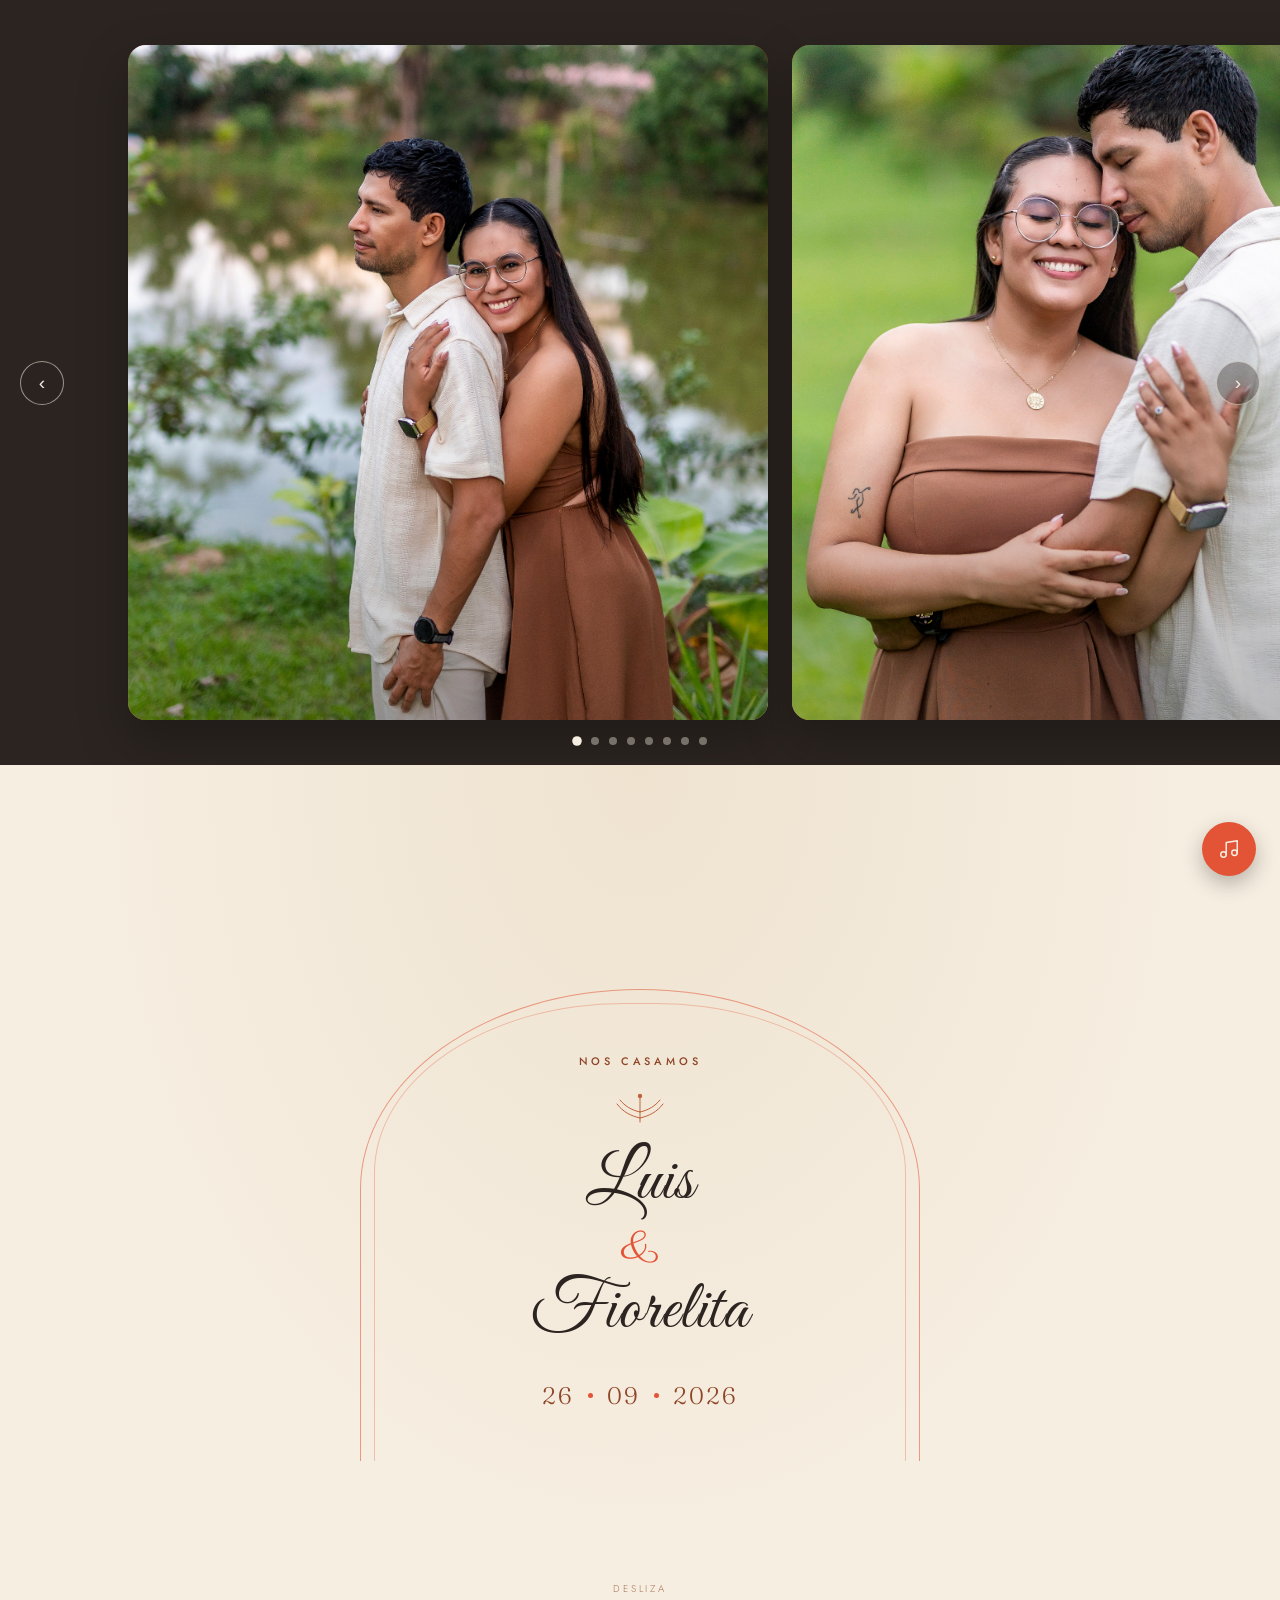
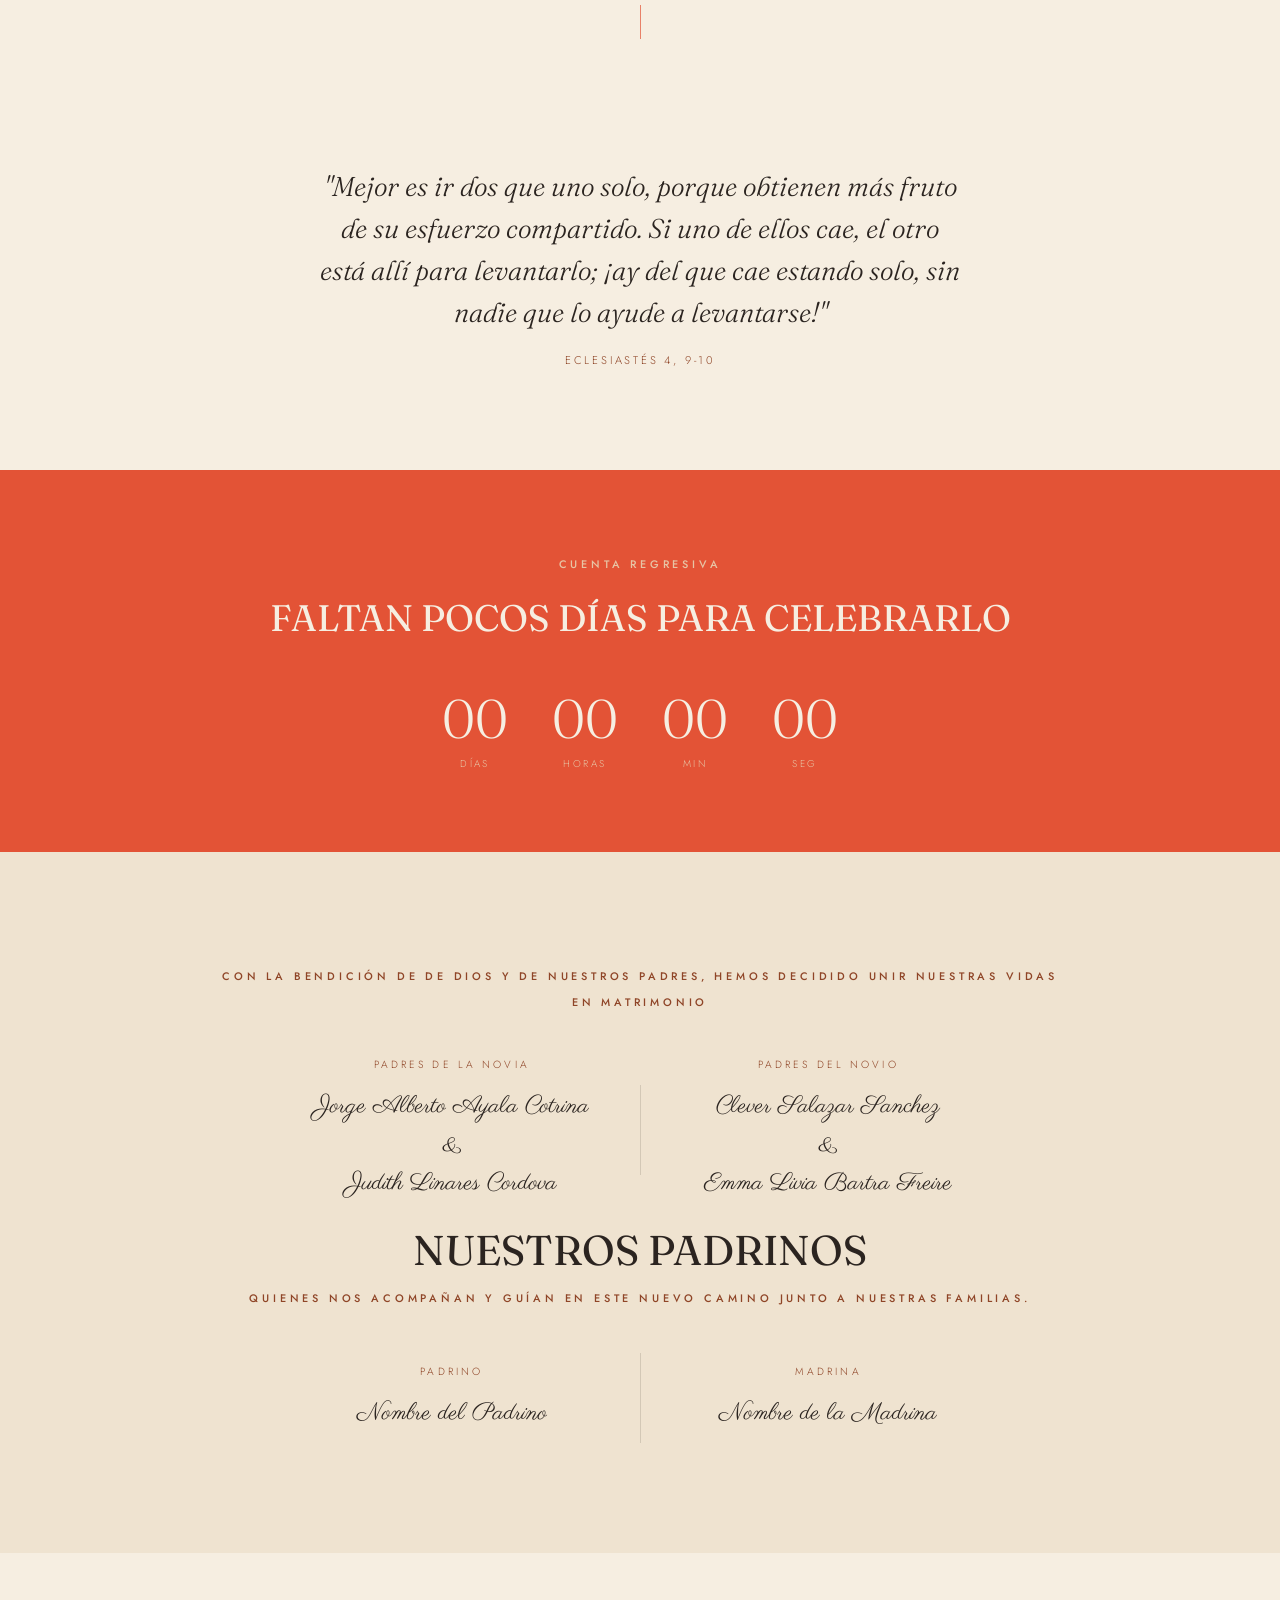
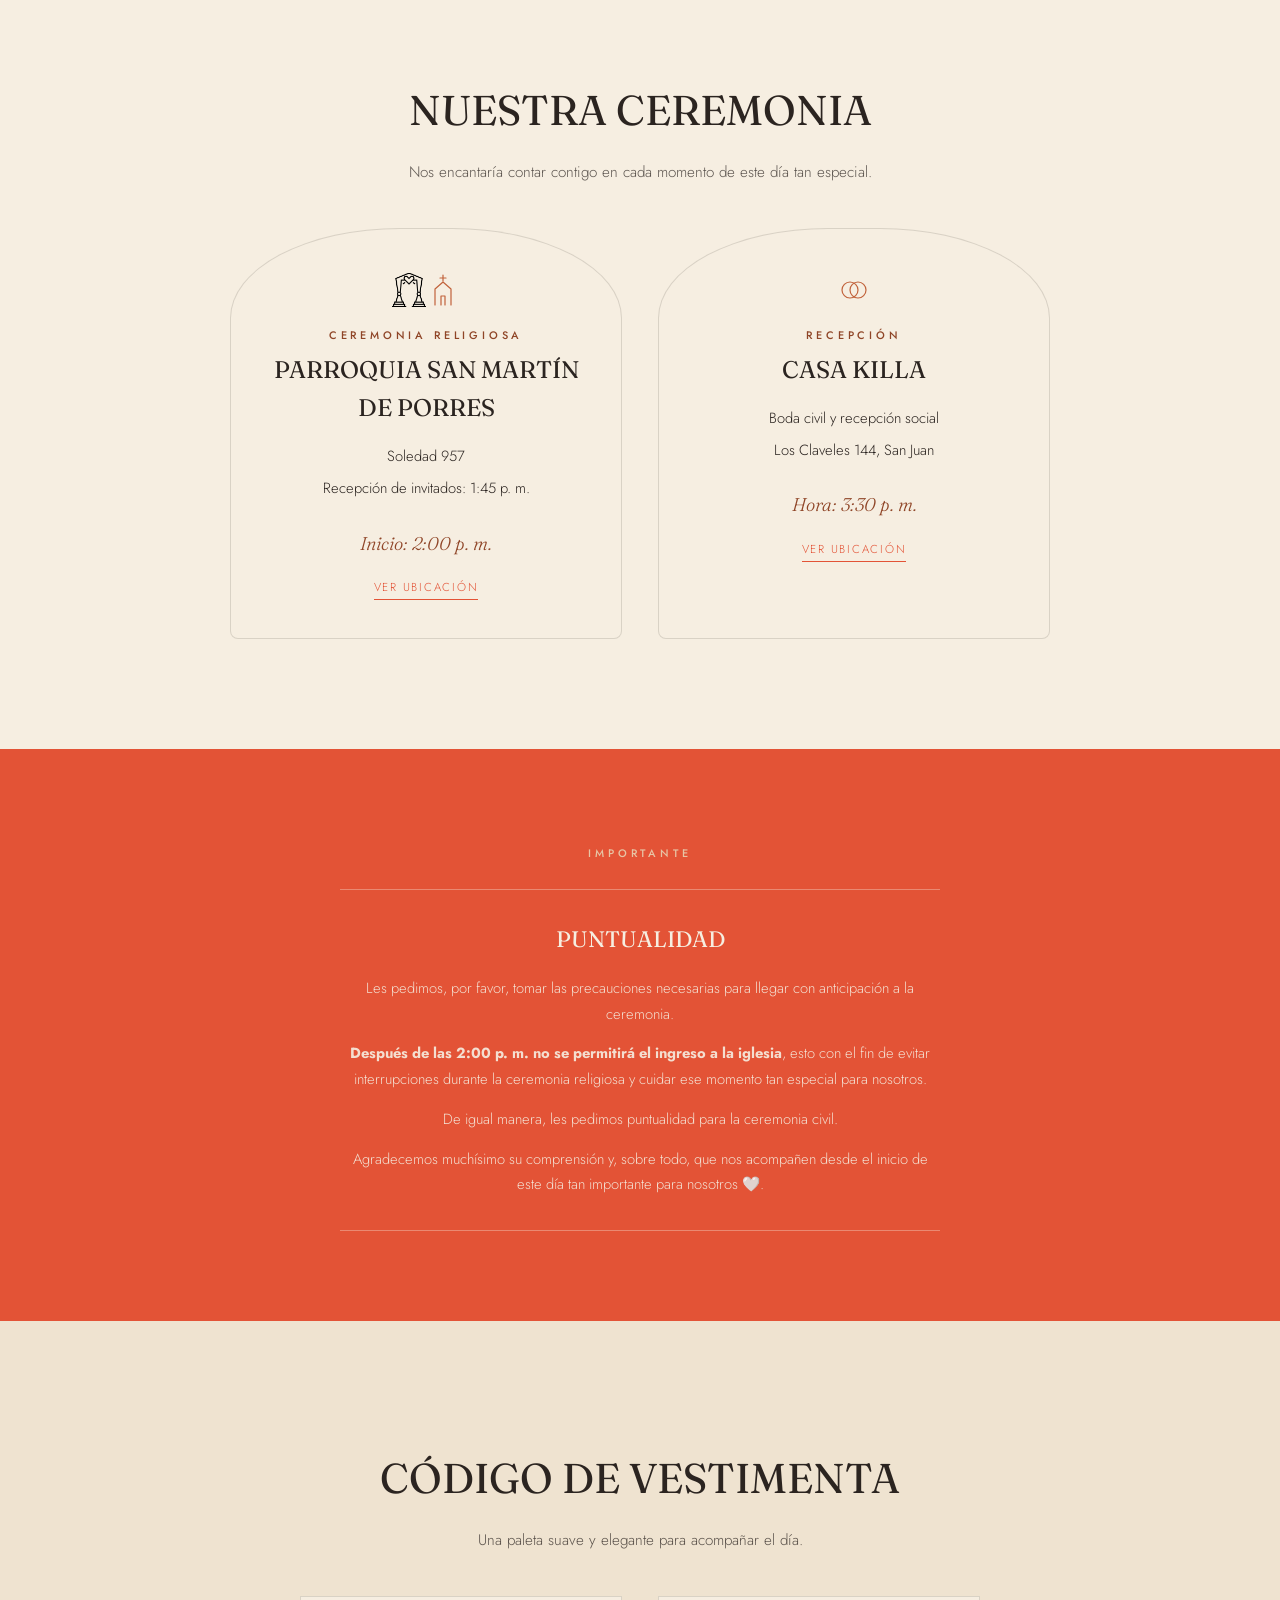
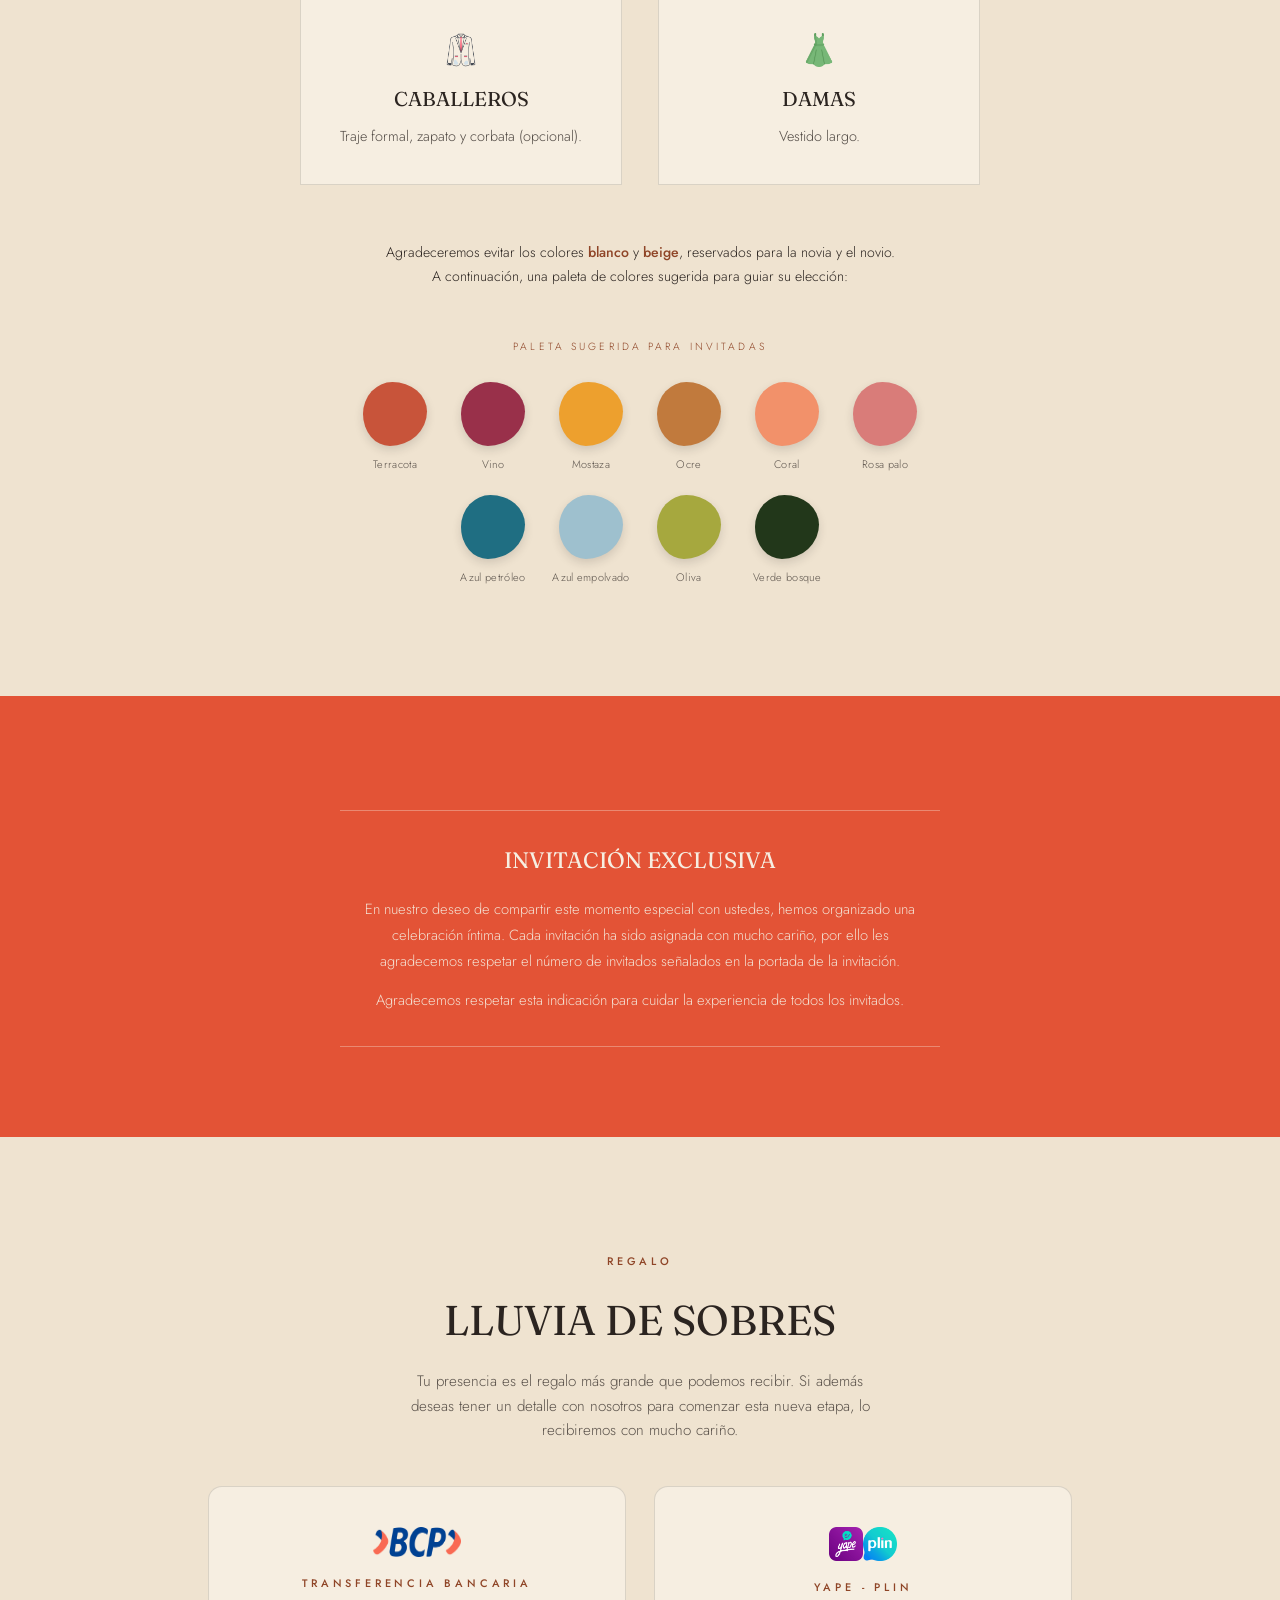
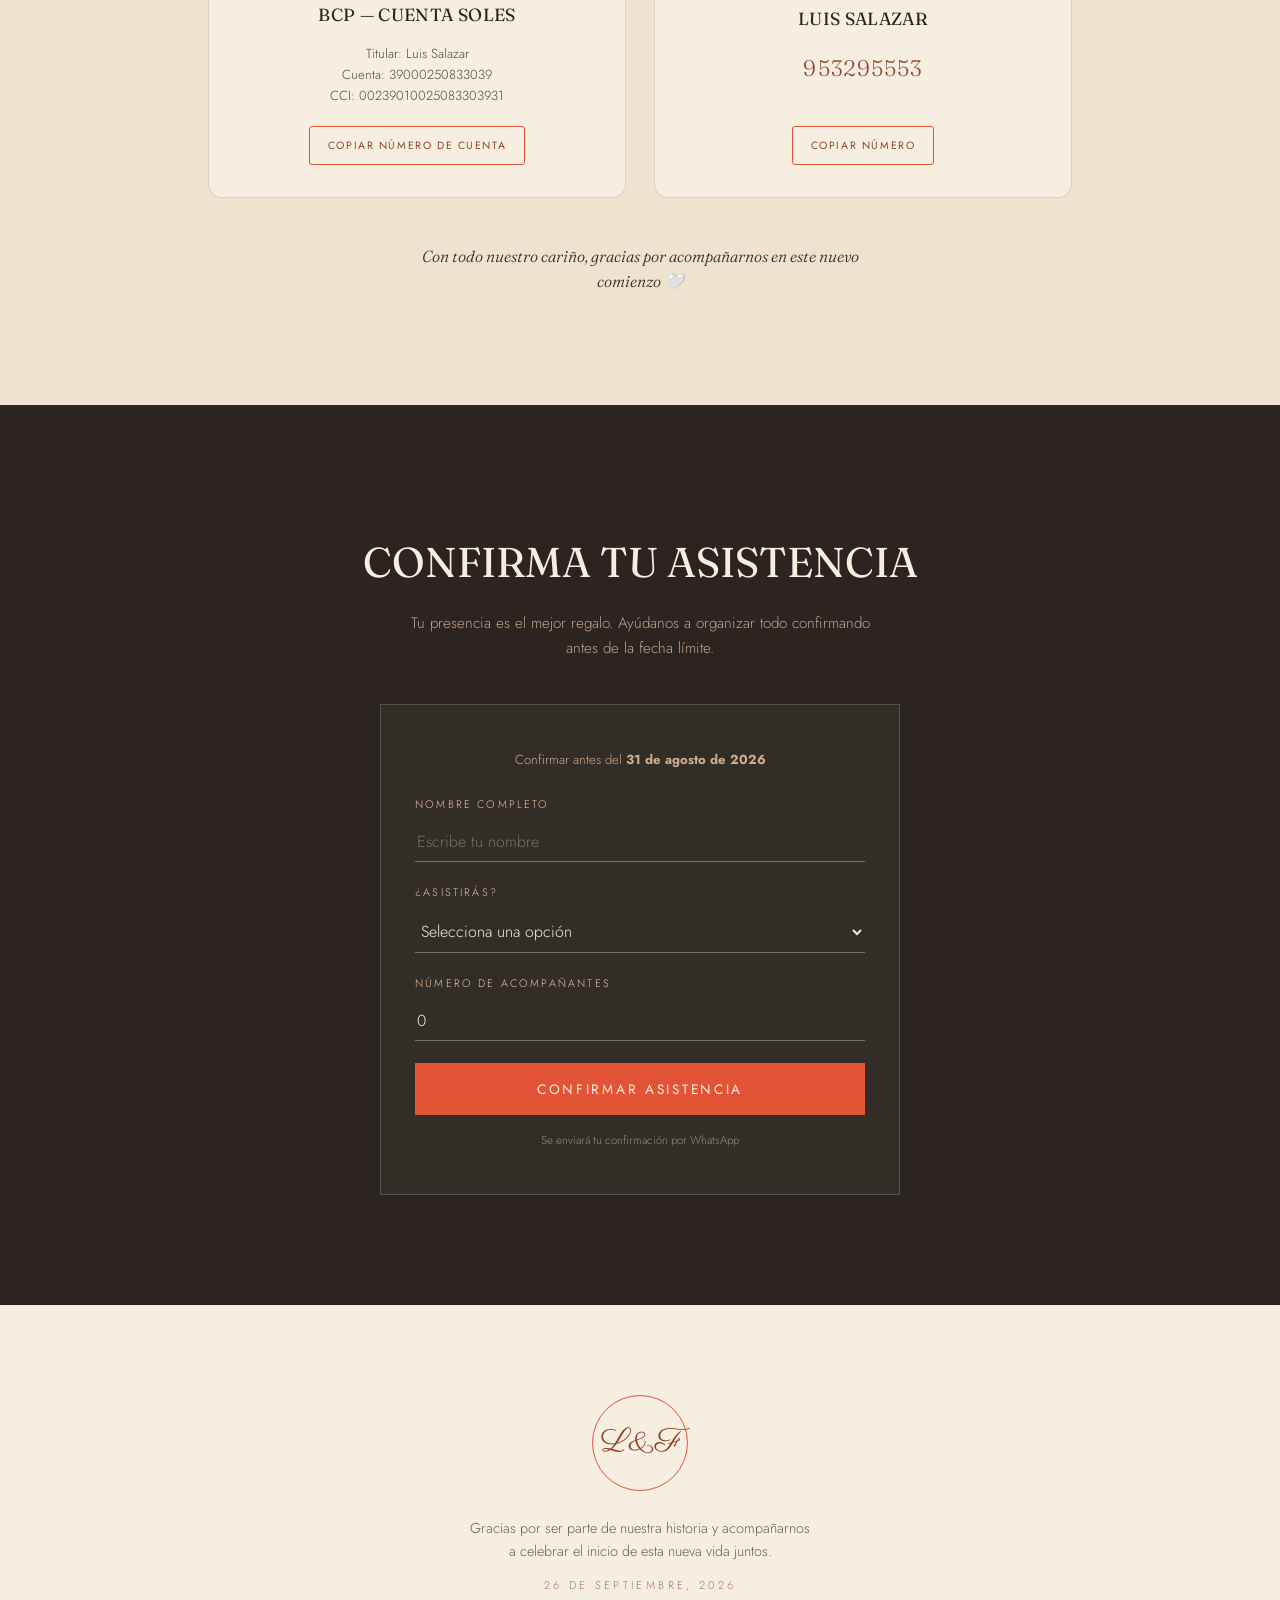
==== main.html @ b40d7e3d "ajuste de iconos , seccion de regalos" ====
<!DOCTYPE html>
<html lang="es">
<head>
<meta charset="UTF-8">
<meta name="viewport" content="width=device-width, initial-scale=1.0">
<title>Luis & Fiorelita — 26.09.2026</title>
<link rel="preconnect" href="https://fonts.googleapis.com">
<link href="https://fonts.googleapis.com/css2?family=Fraunces:ital,opsz,wght@0,9..144,300;0,9..144,400;0,9..144,600;1,9..144,400;1,9..144,500&family=Parisienne&family=Jost:wght@300;400;500;600&display=swap" rel="stylesheet">
<link href="https://fonts.googleapis.com/css2?family=Alex+Brush&family=Allura&family=Cormorant+Garamond:ital@1&family=Great+Vibes&family=Italiana&family=Parisienne&family=Pinyon+Script&family=Playfair+Display:ital@1&family=Tangerine:wght@700&family=Jost:wght@400;500&display=swap" rel="stylesheet">
<link rel="stylesheet" href="css/style.css">
</head>
<body>

<!-- SLIDER DE FOTOS (agrega tus fotos en assets/images/ y reemplaza cada .slide) -->
<section class="slider" id="slider">
  <div class="slider-track" id="sliderTrack">
    <!-- Para poner tu foto, reemplaza el contenido de cada .slide por:<img src="assets/images/foto1.jpg" alt=""> -->
    <div class="slide"><img src="assets/images/Preboda_Fiore&Luis-1.jpg" alt=""></div>
    <div class="slide"><img src="assets/images/Preboda_Fiore&Luis-8.jpg" alt=""></div>
    <div class="slide"><img src="assets/images/Preboda_Fiore&Luis-9.jpg" alt=""></div>
    <div class="slide"><img src="assets/images/Foto10.jpg" alt=""></div>
    <div class="slide"><img src="assets/images/Foto11.jpg" alt=""></div>
    <div class="slide"><img src="assets/images/Preboda_Fiore&Luis-4.jpg" alt=""></div>
    <div class="slide"><img src="assets/images/Preboda_Fiore&Luis-6.jpg" alt=""></div>
    <div class="slide"><img src="assets/images/Preboda_Fiore&Luis-7.jpg" alt=""></div>
  </div>
  <button class="slider-arrow prev" onclick="moveSlide(-1)" aria-label="Foto anterior">&#8249;</button>
  <button class="slider-arrow next" onclick="moveSlide(1)" aria-label="Foto siguiente">&#8250;</button>
  <div class="slider-dots" id="sliderDots"></div>
</section>

<!-- HERO -->
<section class="hero">
  <div class="hero-arch reveal in">
    <span class="eyebrow hero-eyebrow">Nos casamos</span>
    <div class="sprig" style="margin-bottom:20px;">
      <svg width="150" height="34" viewBox="0 0 150 34" fill="none" xmlns="http://www.w3.org/2000/svg">
        <g stroke="#C1623B" stroke-width="1" stroke-linecap="round">
          <path d="M75 30 C 75 18, 75 10, 75 4"/>
          <path d="M75 26 C 66 24, 58 20, 52 12"/>
          <path d="M75 20 C 66 18, 60 14, 55 8"/>
          <path d="M75 26 C 84 24, 92 20, 98 12"/>
          <path d="M75 20 C 84 18, 90 14, 95 8"/>
          <circle cx="75" cy="4" r="2.2" fill="#C1623B" stroke="none"/>
        </g>
      </svg>
    </div>
    <h1 class="hero-names">Luis<span class="hero-amp">&amp;</span>Fiorelita</h1>
    <div class="hero-date">
      <span>26</span><span class="dot"></span><span>09</span><span class="dot"></span><span>2026</span>
    </div>
  </div>
  <div class="scroll-cue"><span>Desliza</span><span class="line"></span></div>
</section>

<!-- QUOTE -->
<section class="quote-section reveal">
  <div class="wrap">
    <p class="quote-text">"Mejor es ir dos que uno solo, porque obtienen más fruto de su esfuerzo compartido. Si uno de ellos cae, el otro está allí para levantarlo; ¡ay del que cae estando solo, sin nadie que lo ayude a levantarse!"</p>
    <p class="quote-source">Eclesiastés 4, 9-10</p>
  </div>
</section>

<!-- COUNTDOWN -->
<section class="countdown-section reveal">
  <span class="eyebrow">Cuenta regresiva</span>
  <h2>Faltan pocos días para celebrarlo</h2>
  <div class="countdown-grid" id="countdown">
    <div class="cd-cell"><span class="cd-num" id="cd-days">00</span><span class="cd-label">Días</span></div>
    <div class="cd-cell"><span class="cd-num" id="cd-hours">00</span><span class="cd-label">Horas</span></div>
    <div class="cd-cell"><span class="cd-num" id="cd-min">00</span><span class="cd-label">Min</span></div>
    <div class="cd-cell"><span class="cd-num" id="cd-sec">00</span><span class="cd-label">Seg</span></div>
  </div>
</section>

<!-- PADRINOS -->
<section class="section padrinos-section">
  <div class="wrap">
    <div class="section-head reveal">
      <span class="eyebrow">Con la bendición de de Dios y de nuestros padres, hemos decidido unir nuestras vidas en matrimonio</span>
    </div>
    <div class="padrinos-grid reveal">
      <div class="padrino">
        <span class="role">Padres de la Novia</span>
        <span class="name">Jorge Alberto Ayala Cotrina<br>&<br>Judith Linares Cordova</span>
      </div>
      <div class="padrinos-div"></div>
      <div class="padrino">
        <span class="role">Padres del Novio</span>
        <span class="name">Clever Salazar Sanchez<br>&<br>Emma Livia Bartra Freire</span>
      </div>
    </div>
    <div class="section-head reveal">
      <h2>Nuestros Padrinos</h2>
      <span class="eyebrow">Quienes nos acompañan y guían en este nuevo camino junto a nuestras familias.</span>
    </div>
    <div class="padrinos-grid reveal">
      <div class="padrino">
        <span class="role">Padrino</span>
        <span class="name">Nombre del Padrino</span>
      </div>
      <div class="padrinos-div"></div>
      <div class="padrino">
        <span class="role">Madrina</span>
        <span class="name">Nombre de la Madrina</span>
      </div>
    </div>
  </div>
</section>

<!-- CEREMONIAS -->
<section class="section">
  <div class="wrap">
    <div class="section-head reveal">
      <h2>Nuestra Ceremonia</h2>
      <p>Nos encantaría contar contigo en cada momento de este día tan especial.</p>
    </div>
    <div class="cer-grid reveal">
      <div class="cer-card">
        <div class="cer-icon">
          <img src="assets/images/boda-religiosa.png" alt="Boda Religiosa Logo" width="34" height="34">

          <svg width="34" height="34" viewBox="0 0 34 34" fill="none" xmlns="http://www.w3.org/2000/svg">
            <g stroke="#C1623B" stroke-width="1.2" stroke-linecap="round" stroke-linejoin="round">
              <path d="M17 2 L17 8"/>
              <path d="M14 5 L20 5"/>
              <path d="M9 32 V16 L17 9 L25 16 V32"/>
              <path d="M15 32 V23 H19 V32"/>
            </g>
          </svg>
        </div>
        <span class="eyebrow">Ceremonia religiosa</span>
        <h3>Parroquia San Martín de Porres</h3>
        <p class="cer-row">Soledad 957</p>
        <p class="cer-row">Recepción de invitados: 1:45 p. m.</p>
        <span class="cer-time">Inicio: 2:00 p. m.</span><br>
        <a class="cer-map" href="https://www.google.com/maps/place/Parroquia+San+Mart%C3%ADn+de+Porres+-+Vicariato+Apost%C3%B3lico+de+Iquitos./@-3.7516228,-73.257812,18z/data=!4m6!3m5!1s0x91ea10123efedf8d:0xf76ba1a9c0fcab89!8m2!3d-3.7524382!4d-73.2575402!16s%2Fg%2F11c1qc8bvv?entry=tts&g_ep=EgoyMDI2MDcxNS4wIPu8ASoASAFQAw%3D%3D&skid=e80bf835-62ee-4da5-b775-1ae22fecc742" target="_blank" rel="noopener">Ver ubicación</a>
      </div>
      <div class="cer-card">
        <div class="cer-icon">
          <svg width="34" height="34" viewBox="0 0 34 34" fill="none" xmlns="http://www.w3.org/2000/svg">
            <g stroke="#C1623B" stroke-width="1.2" stroke-linecap="round" stroke-linejoin="round">
              <circle cx="13" cy="17" r="8"/>
              <circle cx="21" cy="17" r="8"/>
            </g>
          </svg>
        </div>
        <span class="eyebrow">Recepción</span>
        <h3>Casa Killa</h3>
        <p class="cer-row">Boda civil y recepción social</p>
        <p class="cer-row">Los Claveles 144, San Juan</p>
        <span class="cer-time">Hora: 3:30 p. m.</span><br>
        <a class="cer-map" href="https://www.google.com/maps/place/Casa+Killa,+Hospedaje+y+Eventos/@-3.7754351,-73.2970165,16.5z/data=!4m6!3m5!1s0x91ea0fb5d015f047:0x1dc6eed5731afda8!8m2!3d-3.7746892!4d-73.2960385!16s%2Fg%2F11vs7sllny?entry=tts&g_ep=EgoyMDI2MDcxNS4wIPu8ASoASAFQAw%3D%3D&skid=c1c34a04-eab0-4326-b0ee-9f7e8373cfe0" target="_blank" rel="noopener">Ver ubicación</a>
      </div>
    </div>
  </div>
</section>
<!-- IMPORTANTE -->
<section class="important-section reveal">
  <div class="wrap">
    <span class="eyebrow">Importante</span>
    <div class="important-card">
        <h3>Puntualidad</h3>
      <p>Les pedimos, por favor, tomar las precauciones necesarias para llegar con anticipación a la ceremonia.</p>
      <p><strong>Después de las 2:00 p. m. no se permitirá el ingreso a la iglesia</strong>, esto con el fin de evitar interrupciones durante la ceremonia religiosa y cuidar ese momento tan especial para nosotros.</p>
      <p>De igual manera, les pedimos puntualidad para la ceremonia civil.</p>
      <p>Agradecemos muchísimo su comprensión y, sobre todo, que nos acompañen desde el inicio de este día tan importante para nosotros 🤍.</p>
    </div>
  </div>
</section>
<!-- CÓDIGO DE VESTIMENTA -->
<section class="section dress-section">
  <div class="wrap">
    <div class="section-head reveal">
      <h2>Código de Vestimenta</h2>
      <p>Una paleta suave y elegante para acompañar el día.</p>
    </div>

    <div class="dress-columns reveal">
      <div class="dress-card">
        <div class="dress-icon">
          <img src="assets/images/traje.png" alt="Traje Logo" width="34" height="34">
        </div>
        <h3>Caballeros</h3>
        <p>Traje formal, zapato y corbata (opcional).</p>
      </div>
      <div class="dress-card">
        <div class="dress-icon">
          <img src="assets/images/vestido.png" alt="Vestido Largo Logo" width="34" height="34">
        </div>
        <h3>Damas</h3>
        <p>Vestido largo.</p>
      </div>
    </div>

    <p class="dress-note reveal">Agradeceremos evitar los colores <strong>blanco</strong> y <strong>beige</strong>, reservados para la novia y el novio. A continuación, una paleta de colores sugerida para guiar su elección:</p>

    <div class="palette-wrap reveal">
      <span class="palette-label">Paleta sugerida para invitadas</span>
      <div class="palette-grid">
        <div class="swatch"><div class="swatch-blob" style="background:#C8543A;"></div><span class="swatch-name">Terracota</span></div>
        <div class="swatch"><div class="swatch-blob" style="background:#99304A;"></div><span class="swatch-name">Vino</span></div>
        <div class="swatch"><div class="swatch-blob" style="background:#EDA02E;"></div><span class="swatch-name">Mostaza</span></div>
        <div class="swatch"><div class="swatch-blob" style="background:#C17A3D;"></div><span class="swatch-name">Ocre</span></div>
        <div class="swatch"><div class="swatch-blob" style="background:#F2916A;"></div><span class="swatch-name">Coral</span></div>
        <div class="swatch"><div class="swatch-blob" style="background:#D97C79;"></div><span class="swatch-name">Rosa palo</span></div>
        <div class="swatch"><div class="swatch-blob" style="background:#1F6E82;"></div><span class="swatch-name">Azul petróleo</span></div>
        <div class="swatch"><div class="swatch-blob" style="background:#9EC0CE;"></div><span class="swatch-name">Azul empolvado</span></div>
        <div class="swatch"><div class="swatch-blob" style="background:#A6A83E;"></div><span class="swatch-name">Oliva</span></div>
        <div class="swatch"><div class="swatch-blob" style="background:#22371A;"></div><span class="swatch-name">Verde bosque</span></div>
      </div>
    </div>
  </div>
</section>

<!-- IMPORTANTE -->
<section class="important-section reveal">
  <div class="wrap">
    <div class="important-card">
      <h3>Invitación exclusiva</h3>
      <p>En nuestro deseo de compartir este momento especial con ustedes, hemos organizado una celebración íntima. Cada invitación ha sido asignada con mucho cariño, por ello les agradecemos respetar el número de invitados señalados en la portada de la invitación.</p>
      <p>Agradecemos respetar esta indicación para cuidar la experiencia de todos los invitados.</p>
      </div>
  </div>
</section>

<!-- REGALO -->
<section class="section gift-section">
  <div class="wrap">
    <div class="section-head reveal">
      <span class="eyebrow">Regalo</span>
      <h2>Lluvia de Sobres</h2>
      <p>Tu presencia es el regalo más grande que podemos recibir. Si además deseas tener un detalle con nosotros para comenzar esta nueva etapa, lo recibiremos con mucho cariño.</p>
    </div>

    <div class="gift-grid reveal">
      <div class="gift-card">
        <div class="gift-icon">
          <img src="assets/images/bcp-logo.png" alt="BCP Logo" width="88" height="30">
        </div>
        <span class="eyebrow">Transferencia bancaria</span>
        <h3>BCP — Cuenta soles</h3>
        <p class="gift-row">Titular: Luis Salazar</p>
        <p class="gift-row">Cuenta: 39000250833039</p>
        <p class="gift-row">CCI: 00239010025083303931</p>
        <button class="gift-copy" data-copy="39000250833039" onclick="copiarDato(this)">Copiar número de cuenta</button>
      </div>

      <div class="gift-card">
        <div class="gift-icon">
          <img src="assets/images/yape-logo.png" alt="Yape Logo" width="34" height="34">
          <img src="assets/images/plin-logo.png" alt="Plin Logo" width="34" height="34">
        </div>
        <span class="eyebrow">Yape - Plin</span>
        <h3>Luis Salazar</h3>
        <p class="gift-number">953295553</p>
        <button class="gift-copy" data-copy="953295553" onclick="copiarDato(this)">Copiar número</button>
      </div>
    </div>

    <p class="gift-note reveal">Con todo nuestro cariño, gracias por acompañarnos en este nuevo comienzo 🤍</p>
  </div>
</section>

<!-- RSVP -->
<section class="section rsvp-section">
  <div class="wrap">
    <div class="section-head reveal">
      <h2>Confirma tu Asistencia</h2>
      <p>Tu presencia es el mejor regalo. Ayúdanos a organizar todo confirmando antes de la fecha límite.</p>
    </div>
    <form class="rsvp-card reveal" onsubmit="return enviarConfirmacion(event)">
      <p class="rsvp-deadline">Confirmar antes del <strong>31 de agosto de 2026</strong></p>
      <div class="field">
        <label for="nombre">Nombre completo</label>
        <input type="text" id="nombre" placeholder="Escribe tu nombre" required>
      </div>
      <div class="field">
        <label for="asistencia">¿Asistirás?</label>
        <select id="asistencia" required>
          <option value="" disabled selected>Selecciona una opción</option>
          <option value="Sí, asistiré">Sí, asistiré</option>
          <option value="No podré asistir">No podré asistir</option>
        </select>
      </div>
      <div class="field">
        <label for="acompanantes">Número de acompañantes</label>
        <input type="number" id="acompanantes" min="0" placeholder="0" value="0">
      </div>
      <button type="submit" class="btn-confirm">Confirmar asistencia</button>
      <p class="rsvp-note">Se enviará tu confirmación por WhatsApp</p>
    </form>
  </div>
</section>

<!-- FOOTER -->
<footer class="reveal">
  <div class="monogram">L&amp;F</div>
  <p>Gracias por ser parte de nuestra historia y acompañarnos a celebrar el inicio de esta nueva vida juntos.</p>
  <p class="date-small">26 de Septiembre, 2026</p>
</footer>

<!-- MÚSICA DE FONDO (agrega tu archivo dentro de assets/audio/ y actualiza el <source>) -->
<audio id="bgMusic" loop>
  <source src="assets/audio/Jamas-Camilo Sesto.mp3" type="audio/mpeg">
</audio>
<button class="music-toggle" id="musicToggle" onclick="toggleMusic()" aria-label="Reproducir música">
  <svg class="icon-play" viewBox="0 0 24 24" fill="none" xmlns="http://www.w3.org/2000/svg">
    <path d="M9 18V5l12-2v13" stroke="#F6EEE1" stroke-width="1.6" stroke-linecap="round" stroke-linejoin="round"/>
    <circle cx="6" cy="18" r="3" stroke="#F6EEE1" stroke-width="1.6"/>
    <circle cx="18" cy="16" r="3" stroke="#F6EEE1" stroke-width="1.6"/>
  </svg>
  <svg class="icon-pause" viewBox="0 0 24 24" fill="none" xmlns="http://www.w3.org/2000/svg">
    <rect x="6" y="5" width="4" height="14" rx="1" fill="#F6EEE1"/>
    <rect x="14" y="5" width="4" height="14" rx="1" fill="#F6EEE1"/>
  </svg>
</button>

<script src="js/main.js"></script>
</body>
</html>
---- css/style.css ----
:root{
  --cream:#F6EEE1;
  --cream-2:#EFE3D0;
  --terracota:#E35336;
  --terracota-dark:#8F4527;
  --terracota-light:#ED8C74;
  --olive:#6E7350;
  --ink:#2B2420;
  --blush:#E7C4A5;
  --line:rgba(43,36,32,0.14);
  --maxw:920px;
}
*{box-sizing:border-box; margin:0; padding:0;}
html{scroll-behavior:smooth;}
body{
  background:var(--cream);
  color:var(--ink);
  font-family:'Jost', sans-serif;
  font-weight:300;
  line-height:1.6;
  overflow-x:hidden;
}
.wrap{max-width:var(--maxw); margin:0 auto; padding:0 28px;}
.eyebrow{
  font-family:'Jost', sans-serif;
  text-transform:uppercase;
  letter-spacing:0.35em;
  font-size:0.68rem;
  color:var(--terracota-dark);
  font-weight:500;
}
h1,h2,h3{font-family:'Fraunces', serif; font-weight:400; color:var(--ink);}
h2,h3{text-transform: uppercase;}
.script{font-family:'Parisienne', cursive; font-weight:400;}

/* reveal on scroll */
.reveal{opacity:0; transform:translateY(24px); transition:opacity 0.9s ease, transform 0.9s ease;}
.reveal.in{opacity:1; transform:translateY(0);}

/* ---------- divider sprig ---------- */
.sprig{display:flex; justify-content:center; margin:0 auto;}
.sprig svg{display:block;}

/* ---------- SOBRE DE APERTURA (pantalla inicial) ---------- */
.intro-screen{
  height:100svh;
  display:flex;
  flex-direction:column;
  align-items:center;
  justify-content:center;
  position:relative;
  background:radial-gradient(ellipse at 50% 30%, var(--cream-2) 0%, var(--cream) 65%);
  transition:opacity 1s ease, visibility 1s ease;
  overflow:hidden;
  padding:24px;
  text-align:center;
}
.intro-screen.hidden{
  opacity:0;
  visibility:hidden;
  pointer-events:none;
}
.intro-eyebrow{
  font-size:0.68rem;
  letter-spacing:0.35em;
  text-transform:uppercase;
  color:var(--terracota-dark);
  margin-bottom:22px;
  opacity:0.85;
}
.intro-names{
  font-family:'Great Vibes', cursive;
  font-size:clamp(2rem, 6vw, 2.6rem);
  color:var(--ink);
  line-height:1;
}
.intro-datelabel{
  margin-top:10px;
  font-size:0.68rem;
  letter-spacing:0.25em;
  text-transform:uppercase;
  color:var(--terracota-dark);
  opacity:0.85;
}
.intro-hint{
  margin-top:28px;
  font-size:0.64rem;
  letter-spacing:0.25em;
  text-transform:uppercase;
  color:var(--terracota-dark);
  opacity:0.7;
  animation:hintPulse 2.2s ease-in-out infinite;
}
.intro-guest{
  margin-top:26px;
  text-align:center;
  display:none;
}
.intro-guest.show{display:block;}
.intro-guest .guest-name{
  display:block;
  font-family:'Parisienne', cursive;
  font-size:1.7rem;
  color:var(--terracota-dark);
}
.intro-guest .guest-seats{
  display:block;
  margin-top:6px;
  font-size:0.66rem;
  letter-spacing:0.15em;
  text-transform:uppercase;
  opacity:0.75;
}
@keyframes hintPulse{0%,100%{opacity:0.35;} 50%{opacity:0.85;}}

.envelope-scene{
  width:min(300px, 72vw);
  aspect-ratio:1.42;
  perspective:1600px;
  position:relative;
  cursor:pointer;
  margin-top:30px;
}
.envelope{
  position:relative;
  width:100%;
  height:100%;
}
.env-back{
  position:absolute; inset:0;
  background:var(--terracota-dark);
  border-radius:6px;
}
.env-front{
  position:absolute; inset:0;
  background:var(--terracota);
  border-radius:6px;
  clip-path:polygon(0% 100%, 50% 42%, 100% 100%);
  z-index:3;
}
.env-front::after{
  content:"";
  position:absolute; inset:0;
  background:linear-gradient(180deg, rgba(0,0,0,0.12), transparent 40%);
  clip-path:polygon(0% 100%, 50% 42%, 100% 100%);
}
.letter{
  position:absolute;
  left:8%; right:8%;
  top:14%;
  height:78%;
  background:var(--cream);
  border-radius:3px;
  box-shadow:0 10px 24px rgba(43,36,32,0.28);
  display:flex;
  flex-direction:column;
  align-items:center;
  justify-content:center;
  text-align:center;
  padding:18px;
  z-index:2;
  transform:translateY(6%);
  transition:transform 1s cubic-bezier(.65,0,.35,1), z-index 0s 0.5s;
}
.letter .letter-ornament{
  display:flex;
  align-items:center;
  gap:10px;
  width:65%;
}
.letter .orn-line{
  flex:1;
  height:1px;
  background:var(--terracota);
  opacity:0.5;
}
.letter .orn-symbol{
  font-size:1rem;
  font-style:normal;
  color:var(--terracota);
  line-height:1;
}
.letter .names{
  font-family:'Fraunces', serif;
  font-size:1.05rem;
  letter-spacing:0.04em;
  margin-top:14px;
  color:var(--ink);
}
.letter .ldate{
  margin-top:10px;
  font-size:0.62rem;
  letter-spacing:0.25em;
  text-transform:uppercase;
  color:var(--terracota-dark);
}
.letter > *{
  opacity:0;
  transform:translateY(8px);
  transition:opacity 0.6s ease, transform 0.6s ease;
}
.envelope-scene.open .letter > *{
  opacity:1;
  transform:translateY(0);
}
.envelope-scene.open .letter .letter-ornament{ transition-delay:0.55s; }
.envelope-scene.open .letter .names{ transition-delay:0.7s; }
.envelope-scene.open .letter .ldate{ transition-delay:0.85s; }
.env-flap{
  position:absolute;
  top:0; left:0; right:0;
  height:58%;
  background:linear-gradient(160deg, var(--terracota), var(--terracota));
  clip-path:polygon(0% 0%, 100% 0%, 50% 100%);
  transform-origin:top center;
  transform:rotateX(0deg);
  transition:transform 0.9s cubic-bezier(.65,0,.35,1);
  z-index:4;
  border-radius:6px 6px 0 0;
}
.seal{
  position:absolute;
  top:38%;
  left:50%;
  width:60px; height:60px;
  transform:translate(-50%,-50%) rotate(-15deg);
  background:var(--terracota-dark);
  border-radius:50%;
  display:flex; flex-direction:column; align-items:center; justify-content:center;
  font-family:'Great Vibes', cursive;
  font-size:0.85rem;
  color:var(--cream);
  box-shadow:0 4px 10px rgba(43,36,32,0.35), inset 0 0 0 1px rgba(246,238,225,0.25);
  z-index:5;
  transition:transform 0.5s ease, opacity 0.5s ease;
}
.seal span{
  display:block;
  line-height:1;
}
.seal span:nth-child(1){ align-self:flex-start; margin-left:14px; }
.seal span:nth-child(2){ align-self:center; }
.seal span:nth-child(3){ align-self:flex-end; margin-right:14px; }
.envelope-scene.open .env-flap{
  transform:rotateX(-180deg);
}
.envelope-scene.open .seal{
  opacity:0;
  transform:translate(-50%,-50%) scale(0.5);
}
.envelope-scene.open .letter{
  transform:translateY(-58%);
  z-index:6;
  transition:transform 1s 0.35s cubic-bezier(.65,0,.35,1);
}

/* ---------- SLIDER / CARRUSEL DE FOTOS ---------- */

.slider {
    position: relative;
    width: 100%;
    height: 85vh;
    overflow: hidden;
    background: var(--ink);
    display: flex;
    align-items: center;
}
.slider-track {
    display: flex;
    align-items: center;
    height: 100%;
    gap: 24px;
    transition: transform 1s cubic-bezier(.65, 0, .35, 1);
    padding-left: 10vw;
}
/* Cada fotografía ya NO ocupa toda la pantalla */
.slide {
    flex: 0 0 50vw;
    height: 75vh;
    position: relative;
    border-radius: 18px;
    overflow: hidden;
    box-shadow:
        0 20px 50px rgba(0, 0, 0, 0.25);
    background:
        linear-gradient(
            160deg,
            var(--terracota-dark),
            var(--terracota) 55%,
            var(--blush)
        );
}
.slide::after {
    content: "";
    position: absolute;
    inset: 0;
    background:
        linear-gradient(
            to top,
            rgba(0,0,0,0.25),
            transparent 45%
        );
    pointer-events: none;
}
.slide img {
    width: 100%;
    height: 100%;
    object-fit: cover;
    display: block;
}
/* Flechas */
.slider-arrow {
    position: absolute;
    top: 50%;
    transform: translateY(-50%);
    background: rgba(43,36,32,0.35);
    border: 1px solid rgba(246,238,225,0.55);
    color: var(--cream);
    width: 44px;
    height: 44px;
    border-radius: 50%;
    display: flex;
    align-items: center;
    justify-content: center;
    cursor: pointer;
    z-index: 10;
    font-size: 1.2rem;
    transition:
        background .3s,
        border-color .3s;
}
.slider-arrow:hover {
    background: rgba(246,238,225,0.2);
    border-color: var(--cream);
}
.slider-arrow.prev {
    left: 20px;
}
.slider-arrow.next {
    right: 20px;
}

/* Puntos */
.slider-dots {
    position: absolute;
    bottom: 20px;
    left: 50%;
    transform: translateX(-50%);
    display: flex;
    gap: 10px;
    z-index: 10;
}
.slider-dot {
    width: 8px;
    height: 8px;
    border-radius: 50%;
    background: rgba(246,238,225,0.4);
    cursor: pointer;
    border: none;
    padding: 0;
}
.slider-dot.active {
    background: var(--cream);
    transform: scale(1.2);
}

/* ---------- CELULAR ---------- */

@media (max-width: 768px) {
    .slider {
        height: 70vh;
    }
    .slider-track {
        gap: 14px;
        padding-left: 7vw;
    }
    .slide {
        flex: 0 0 82vw;
        height: 60vh;
        border-radius: 14px;
    }
    .slider-arrow {
        width: 36px;
        height: 36px;
    }
}

/* ---------- BOTÓN FLOTANTE DE MÚSICA ---------- */
.music-toggle{
  position:fixed; bottom:24px; right:24px;
  width:54px; height:54px;
  border-radius:50%;
  background:var(--terracota);
  border:none;
  display:flex; align-items:center; justify-content:center;
  cursor:pointer; z-index:100;
  box-shadow:0 8px 20px rgba(43,36,32,0.3);
  transition:transform .3s, background .3s;
}
.music-toggle:hover{transform:scale(1.07); background:var(--terracota-dark);}
.music-toggle svg{width:22px; height:22px;}
.music-toggle .icon-pause{display:none;}
.music-toggle.playing .icon-play{display:none;}
.music-toggle.playing .icon-pause{display:block;}
.music-toggle.playing{animation:musicPulse 2.4s ease-in-out infinite;}
@keyframes musicPulse{
  0%,100%{box-shadow:0 8px 20px rgba(43,36,32,0.3);}
  50%{box-shadow:0 8px 26px rgba(193,98,59,0.55);}
}

/* ---------- HERO ---------- */
.hero{
  min-height:100svh;
  display:flex;
  flex-direction:column;
  align-items:center;
  justify-content:center;
  text-align:center;
  position:relative;
  padding:80px 24px 60px;
  background:
    radial-gradient(ellipse at 50% 0%, var(--cream-2) 0%, var(--cream) 62%);
}
.hero-arch{
  position:relative;
  width:min(560px, 84vw);
  padding:64px 30px 46px;
  display:flex;
  flex-direction:column;
  align-items:center;
}
.hero-arch::before{
  content:"";
  position:absolute;
  inset:0;
  border:1.5px solid var(--terracota);
  border-bottom:none;
  border-radius:280px 280px 0 0 / 200px 200px 0 0;
  opacity:0.55;
}
.hero-arch::after{
  content:"";
  position:absolute;
  inset:14px 14px 0 14px;
  bottom:0;
  border:1px solid var(--terracota);
  border-bottom:none;
  border-radius:250px 250px 0 0 / 170px 170px 0 0;
  opacity:0.3;
}
.hero-eyebrow{margin-bottom:22px;}
.hero-names{
  font-family:'Great Vibes', cursive;
  font-size:clamp(2.6rem, 7vw, 4.4rem);
  line-height:1.05;
  letter-spacing:0.01em;
}
.hero-amp{
  font-family:'Parisienne', cursive;
  color:var(--terracota);
  font-size:clamp(2rem, 5vw, 3rem);
  display:block;
  margin:2px 0;
}
.hero-sub{
  margin-top:22px;
  font-size:0.95rem;
  letter-spacing:0.06em;
  color:var(--ink);
  opacity:0.75;
}
.hero-date{
  margin-top:28px;
  display:flex;
  align-items:center;
  gap:14px;
  font-family:'Fraunces', serif;
  font-size:1.5rem;
  letter-spacing:0.08em;
  color:var(--terracota-dark);
}
.hero-date .dot{width:5px; height:5px; border-radius:50%; background:var(--terracota);}
.scroll-cue{
  position:absolute;
  bottom:26px;
  display:flex;
  flex-direction:column;
  align-items:center;
  gap:8px;
  font-size:0.62rem;
  letter-spacing:0.3em;
  text-transform:uppercase;
  color:var(--terracota-dark);
  opacity:0.7;
}
.scroll-cue .line{width:1px; height:34px; background:var(--terracota); animation:pulse 2.2s ease-in-out infinite;}
@keyframes pulse{0%,100%{opacity:0.25;} 50%{opacity:1;}}

/* ---------- QUOTE ---------- */
.quote-section{
  padding:100px 24px;
  text-align:center;
}
.quote-text{
  max-width:640px;
  margin:0 auto;
  font-family:'Fraunces', serif;
  font-style:italic;
  font-size:clamp(1.25rem, 3vw, 1.7rem);
  line-height:1.55;
  color:var(--ink);
}
.quote-source{
  margin-top:18px;
  font-size:0.7rem;
  letter-spacing:0.25em;
  text-transform:uppercase;
  color:var(--terracota-dark);
}

/* ---------- COUNTDOWN ---------- */
.countdown-section{
  background:var(--terracota);
  padding:80px 24px;
  text-align:center;
  color:var(--cream);
}
.countdown-section .eyebrow{color:var(--blush);}
.countdown-section h2{color:var(--cream); font-size:clamp(1.6rem,4vw,2.3rem); margin:14px 0 44px;}
.countdown-grid{
  display:flex;
  justify-content:center;
  gap:clamp(14px, 4vw, 40px);
  flex-wrap:wrap;
}
.cd-cell{display:flex; flex-direction:column; align-items:center; min-width:70px;}
.cd-num{
  font-family:'Fraunces', serif;
  font-size:clamp(2.2rem, 6vw, 3.4rem);
  line-height:1;
  color:var(--cream);
}
.cd-label{
  margin-top:10px;
  font-size:0.62rem;
  letter-spacing:0.25em;
  text-transform:uppercase;
  color:var(--blush);
}

/* ---------- SECTION HEADERS ---------- */
.section{padding:110px 24px;}
.section-head{text-align:center; margin-bottom:44px;}
.section-head h2{font-size:clamp(1.9rem, 4.5vw, 2.6rem); margin-top:14px;}
.section-head p{max-width:480px; margin:16px auto 0; opacity:0.75; font-size:0.95rem;}

/* ---------- PADRINOS ---------- */
.padrinos-section{background:var(--cream-2);}
.padrinos-grid{
  display:grid;
  grid-template-columns:1fr auto 1fr;
  align-items:center;
  gap:36px;
  max-width:680px;
  margin:0 auto;
}
.padrino{text-align:center;}
.padrino .role{
  font-size:0.65rem;
  letter-spacing:0.3em;
  text-transform:uppercase;
  color:var(--terracota-dark);
  margin-bottom:14px;
  display:block;
}
.padrino .name{
  font-family:'Parisienne', cursive;
  font-size:1.5rem;
  color:var(--ink);
}
.padrinos-div{width:1px; height:90px; background:var(--line);}
@media (max-width:560px){
  .padrinos-grid{grid-template-columns:1fr; gap:34px;}
  .padrinos-div{width:90px; height:1px; margin:0 auto;}
}

/* ---------- CEREMONIAS ---------- */
.cer-grid{
  display:grid;
  grid-template-columns:1fr 1fr;
  gap:36px;
  max-width:820px;
  margin:0 auto;
}
@media (max-width:680px){ .cer-grid{grid-template-columns:1fr;} }
.cer-card{
  background:var(--cream);
  border:1px solid var(--line);
  padding:44px 30px 38px;
  text-align:center;
  position:relative;
  border-radius:170px 170px 8px 8px / 90px 90px 8px 8px;
}
.cer-icon{margin-bottom:20px; display:flex; justify-content:center;}
.cer-card .eyebrow{display:block; margin-bottom:6px;}
.cer-card h3{font-size:1.5rem; margin-bottom:18px;}
.cer-row{margin-bottom:8px; font-size:0.92rem;}
.cer-row strong{font-weight:500; color:var(--ink);}
.cer-time{
  margin-top:20px;
  display:inline-block;
  font-family:'Fraunces', serif;
  font-style:italic;
  font-size:1.15rem;
  color:var(--terracota-dark);
}
.cer-map{
  display:inline-block;
  margin-top:20px;
  font-size:0.72rem;
  letter-spacing:0.15em;
  text-transform:uppercase;
  color:var(--terracota);
  text-decoration:none;
  border-bottom:1px solid var(--terracota);
  padding-bottom:3px;
}

/* ---------- CÓDIGO DE VESTIMENTA ---------- */
.dress-section{background:var(--cream-2);}
.dress-columns{
  display:grid;
  grid-template-columns:1fr 1fr;
  gap:36px;
  max-width:680px;
  margin:0 auto 56px;
}
@media (max-width:560px){ .dress-columns{grid-template-columns:1fr; gap:30px;} }
.dress-card{
  background:var(--cream);
  border:1px solid var(--line);
  padding:36px 28px;
  text-align:center;
}
.dress-card .dress-icon{margin-bottom:16px; display:flex; justify-content:center;}
.dress-card h3{font-size:1.25rem; margin-bottom:10px;}
.dress-card p{font-size:0.9rem; opacity:0.8;}
.dress-note{
  max-width:520px;
  margin:0 auto 50px;
  text-align:center;
  font-size:0.88rem;
  line-height:1.7;
  opacity:0.8;
}
.dress-note strong{color:var(--terracota-dark); font-weight:500;}
.palette-wrap{
  max-width:640px;
  margin:0 auto;
  text-align:center;
}
.palette-label{
  font-size:0.65rem;
  letter-spacing:0.3em;
  text-transform:uppercase;
  color:var(--terracota-dark);
  margin-bottom:26px;
  display:block;
}
.palette-grid{
  display:flex;
  flex-wrap:wrap;
  justify-content:center;
  gap:22px 20px;
}
.swatch{display:flex; flex-direction:column; align-items:center; width:78px;}
.swatch-blob{
  width:64px; height:64px;
  border-radius:46% 54% 58% 42% / 50% 46% 54% 50%;
  box-shadow:0 4px 10px rgba(43,36,32,0.15);
  margin-bottom:10px;
}
.swatch-name{font-size:0.68rem; letter-spacing:0.03em; opacity:0.75;}

/* ---------- REGALO ---------- */
.gift-section{background:var(--cream-2);}
.gift-grid{
  display:grid;
  grid-template-columns:repeat(2, 1fr);
  gap:28px;
  max-width:920px;
  margin:0 auto;
}
@media (max-width:860px){ .gift-grid{grid-template-columns:1fr 1fr;} }
@media (max-width:560px){ .gift-grid{grid-template-columns:1fr;} }
.gift-card{
  background:var(--cream);
  border:1px solid var(--line);
  border-radius:14px;
  padding:40px 26px 32px;
  text-align:center;
  display:flex;
  flex-direction:column;
  align-items:center;
}
.gift-icon{margin-bottom:18px; display:flex; justify-content:center;}
.gift-card .eyebrow{display:block; margin-bottom:8px;}
.gift-card h3{font-size:1.1rem; letter-spacing:0.02em; margin-bottom:14px;}
.gift-row{font-size:0.82rem; line-height:1.6; opacity:0.82; word-break:break-word;}
.gift-number{
  font-family:'Fraunces', serif;
  font-size:1.4rem;
  letter-spacing:0.05em;
  color:var(--terracota-dark);
  margin:4px 0 20px;
}
.gift-card .gift-row:last-of-type{margin-bottom:20px;}
.gift-copy{
  margin-top:auto;
  background:transparent;
  border:1px solid var(--terracota);
  color:var(--terracota-dark);
  padding:11px 18px;
  font-family:'Jost', sans-serif;
  font-size:0.66rem;
  letter-spacing:0.15em;
  text-transform:uppercase;
  border-radius:3px;
  cursor:pointer;
  transition:background 0.3s ease, color 0.3s ease, border-color 0.3s ease;
}
.gift-copy:hover{background:var(--terracota); color:var(--cream);}
.gift-copy.copied{background:var(--olive); border-color:var(--olive); color:var(--cream);}
.gift-note{
  text-align:center;
  max-width:480px;
  margin:46px auto 0;
  font-family:'Fraunces', serif;
  font-style:italic;
  font-size:1rem;
  opacity:0.85;
}

/* ---------- IMPORTANTE ---------- */
.important-section{
  background:var(--terracota);
  color:var(--cream);
  padding:90px 24px;
  text-align:center;
}
.important-section .eyebrow{color:var(--blush);}
.important-card{
  max-width:600px;
  margin:24px auto 0;
  border-top:1px solid rgba(246,238,225,0.35);
  border-bottom:1px solid rgba(246,238,225,0.35);
  padding:32px 10px;
}
.important-card h3{
  color:var(--cream);
  font-size:1.4rem;
  margin-bottom:18px;
}
.important-card p{
  font-size:0.92rem;
  line-height:1.75;
  color:var(--cream);
  opacity:0.9;
}
.important-card p + p{margin-top:14px;}

/* ---------- RSVP ---------- */
.rsvp-section{background:var(--ink); color:var(--cream);}
.rsvp-section .section-head h2{color:var(--cream);}
.rsvp-section .section-head p{color:var(--blush); opacity:0.8;}
.rsvp-card{
  max-width:520px;
  margin:0 auto;
  background:rgba(246,238,225,0.04);
  border:1px solid rgba(246,238,225,0.18);
  padding:44px 34px;
}
.field{margin-bottom:22px; text-align:left;}
.field label{
  display:block;
  font-size:0.68rem;
  letter-spacing:0.2em;
  text-transform:uppercase;
  color:var(--blush);
  margin-bottom:9px;
}
.field input, .field select{
  width:100%;
  background:transparent;
  border:none;
  border-bottom:1px solid rgba(246,238,225,0.35);
  color:var(--cream);
  font-family:'Jost', sans-serif;
  font-size:1rem;
  padding:8px 2px;
  font-weight:300;
}
.field select option{color:var(--ink);}
.field input:focus, .field select:focus{outline:none; border-bottom-color:var(--terracota);}
.field input::placeholder{color:rgba(246,238,225,0.35);}
.rsvp-deadline{
  text-align:center;
  font-size:0.82rem;
  color:var(--blush);
  opacity:0.85;
  margin-bottom:26px;
}
.btn-confirm{
  width:100%;
  background:var(--terracota);
  color:var(--cream);
  border:none;
  padding:16px;
  font-family:'Jost', sans-serif;
  font-size:0.85rem;
  letter-spacing:0.2em;
  text-transform:uppercase;
  cursor:pointer;
  transition:background 0.3s ease;
}
.btn-confirm:hover{background:var(--terracota-dark);}
.rsvp-note{
  text-align:center;
  font-size:0.72rem;
  color:rgba(246,238,225,0.5);
  margin-top:16px;
}

/* ---------- FOOTER ---------- */
footer{
  padding:90px 24px 60px;
  text-align:center;
}
.monogram{
  width:96px; height:96px;
  border:1px solid var(--terracota);
  border-radius:50%;
  display:flex; align-items:center; justify-content:center;
  margin:0 auto 26px;
  font-family:'Parisienne', cursive;
  font-size:2rem;
  color:var(--terracota-dark);
}
footer p{font-size:0.9rem; opacity:0.7; max-width:340px; margin:0 auto;}
footer .date-small{margin-top:14px; font-size:0.7rem; letter-spacing:0.3em; text-transform:uppercase; color:var(--terracota-dark);}
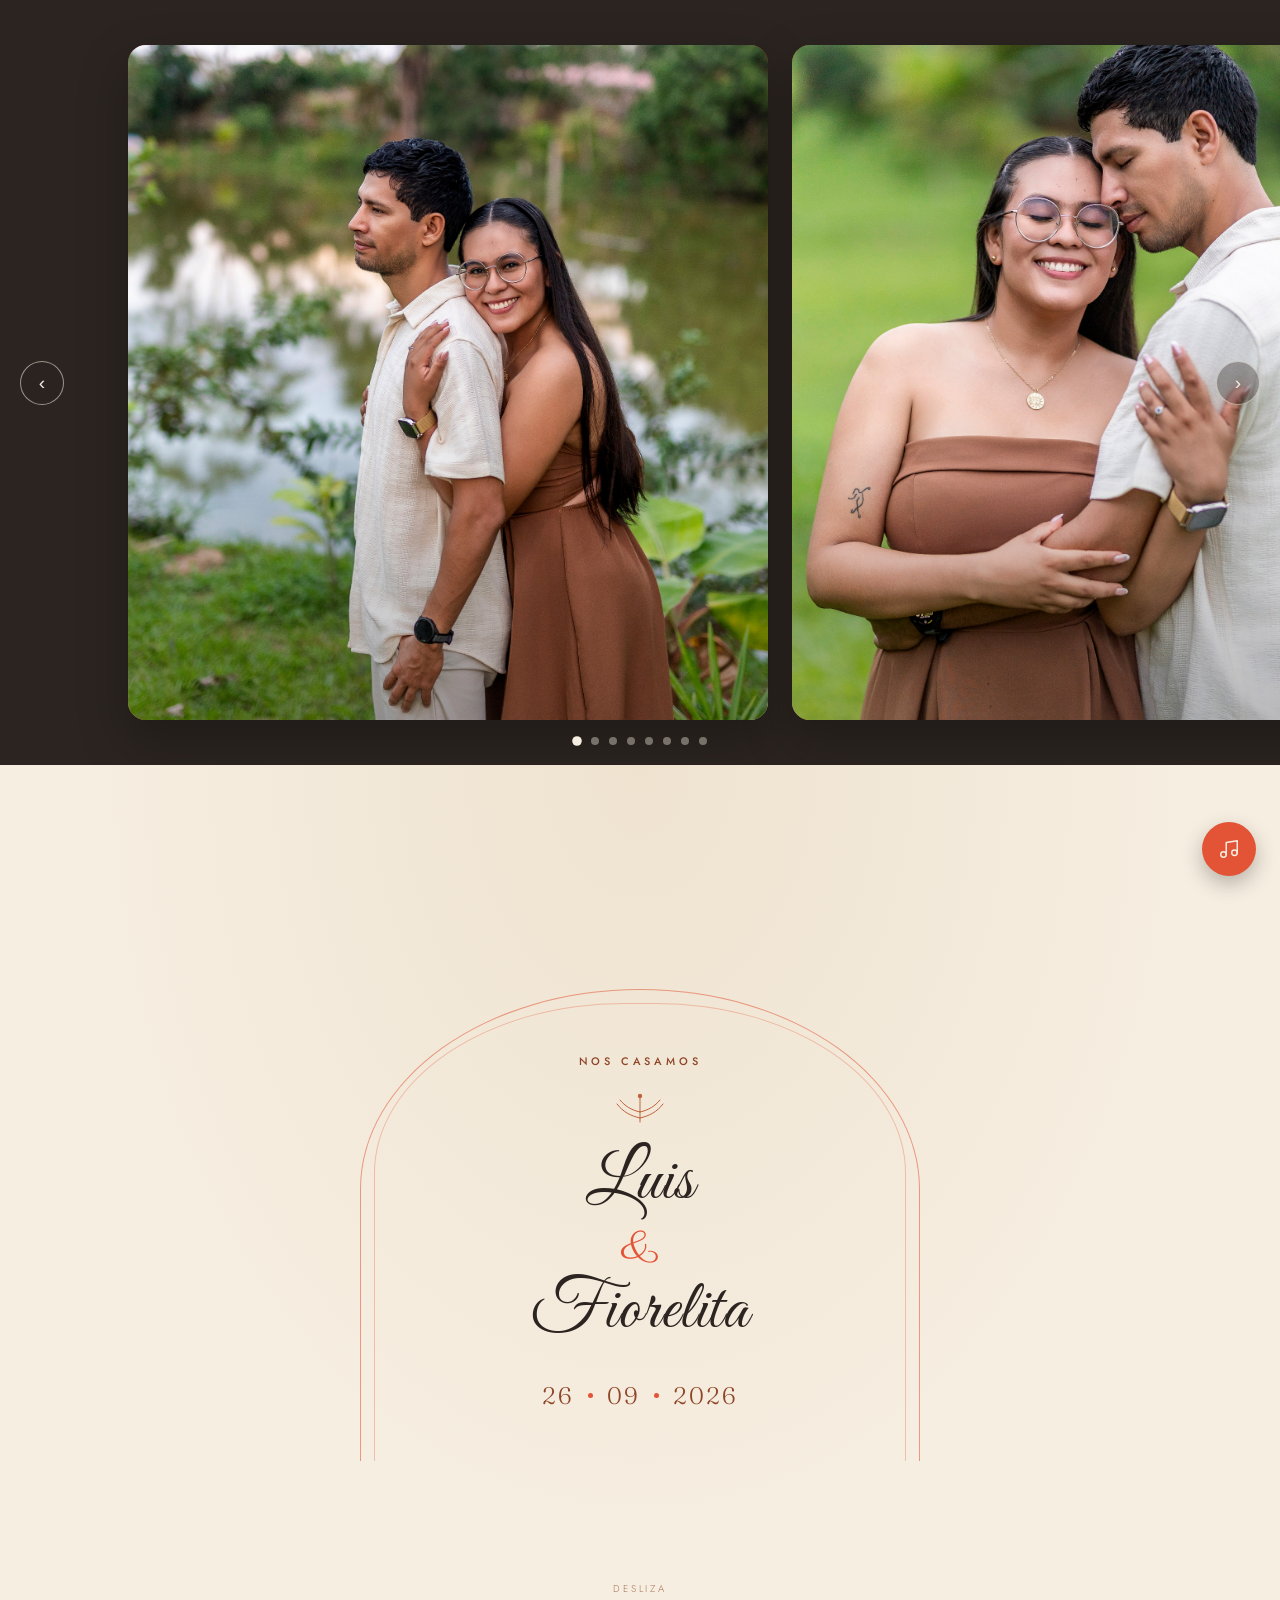
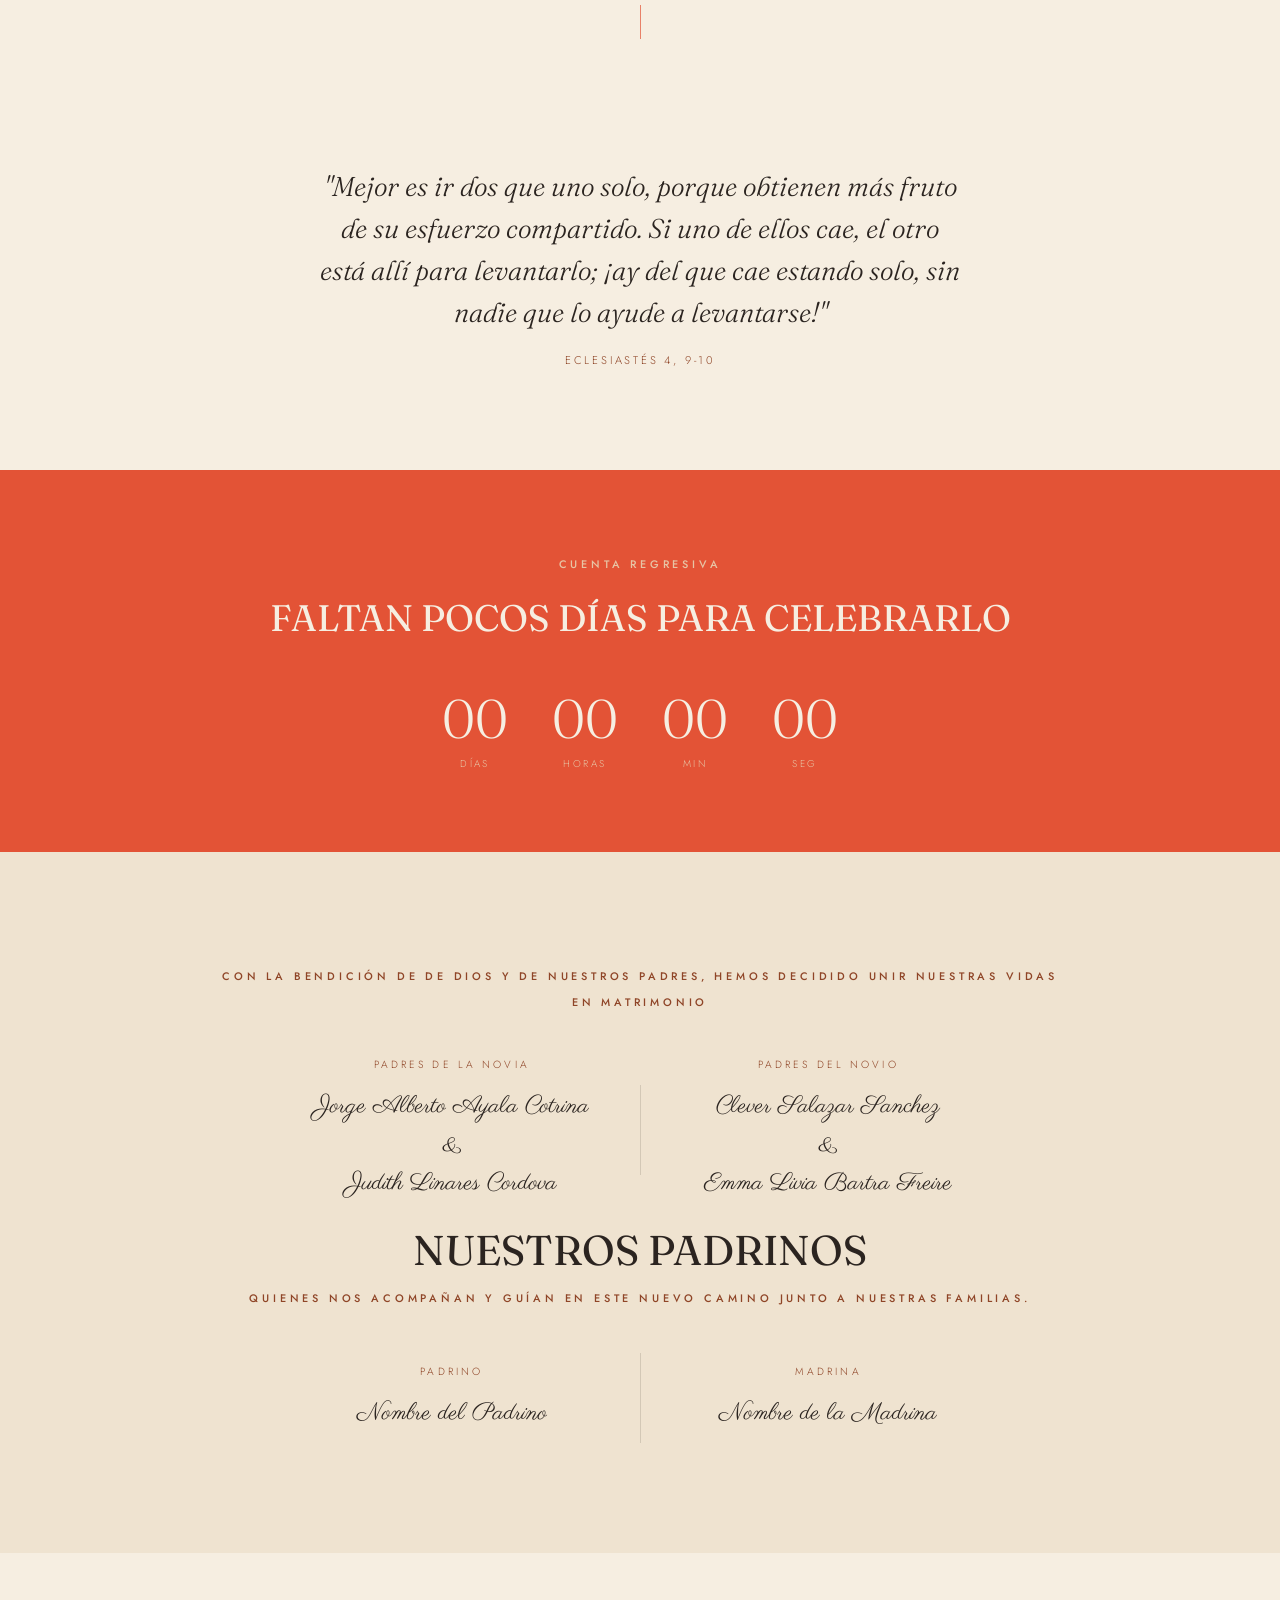
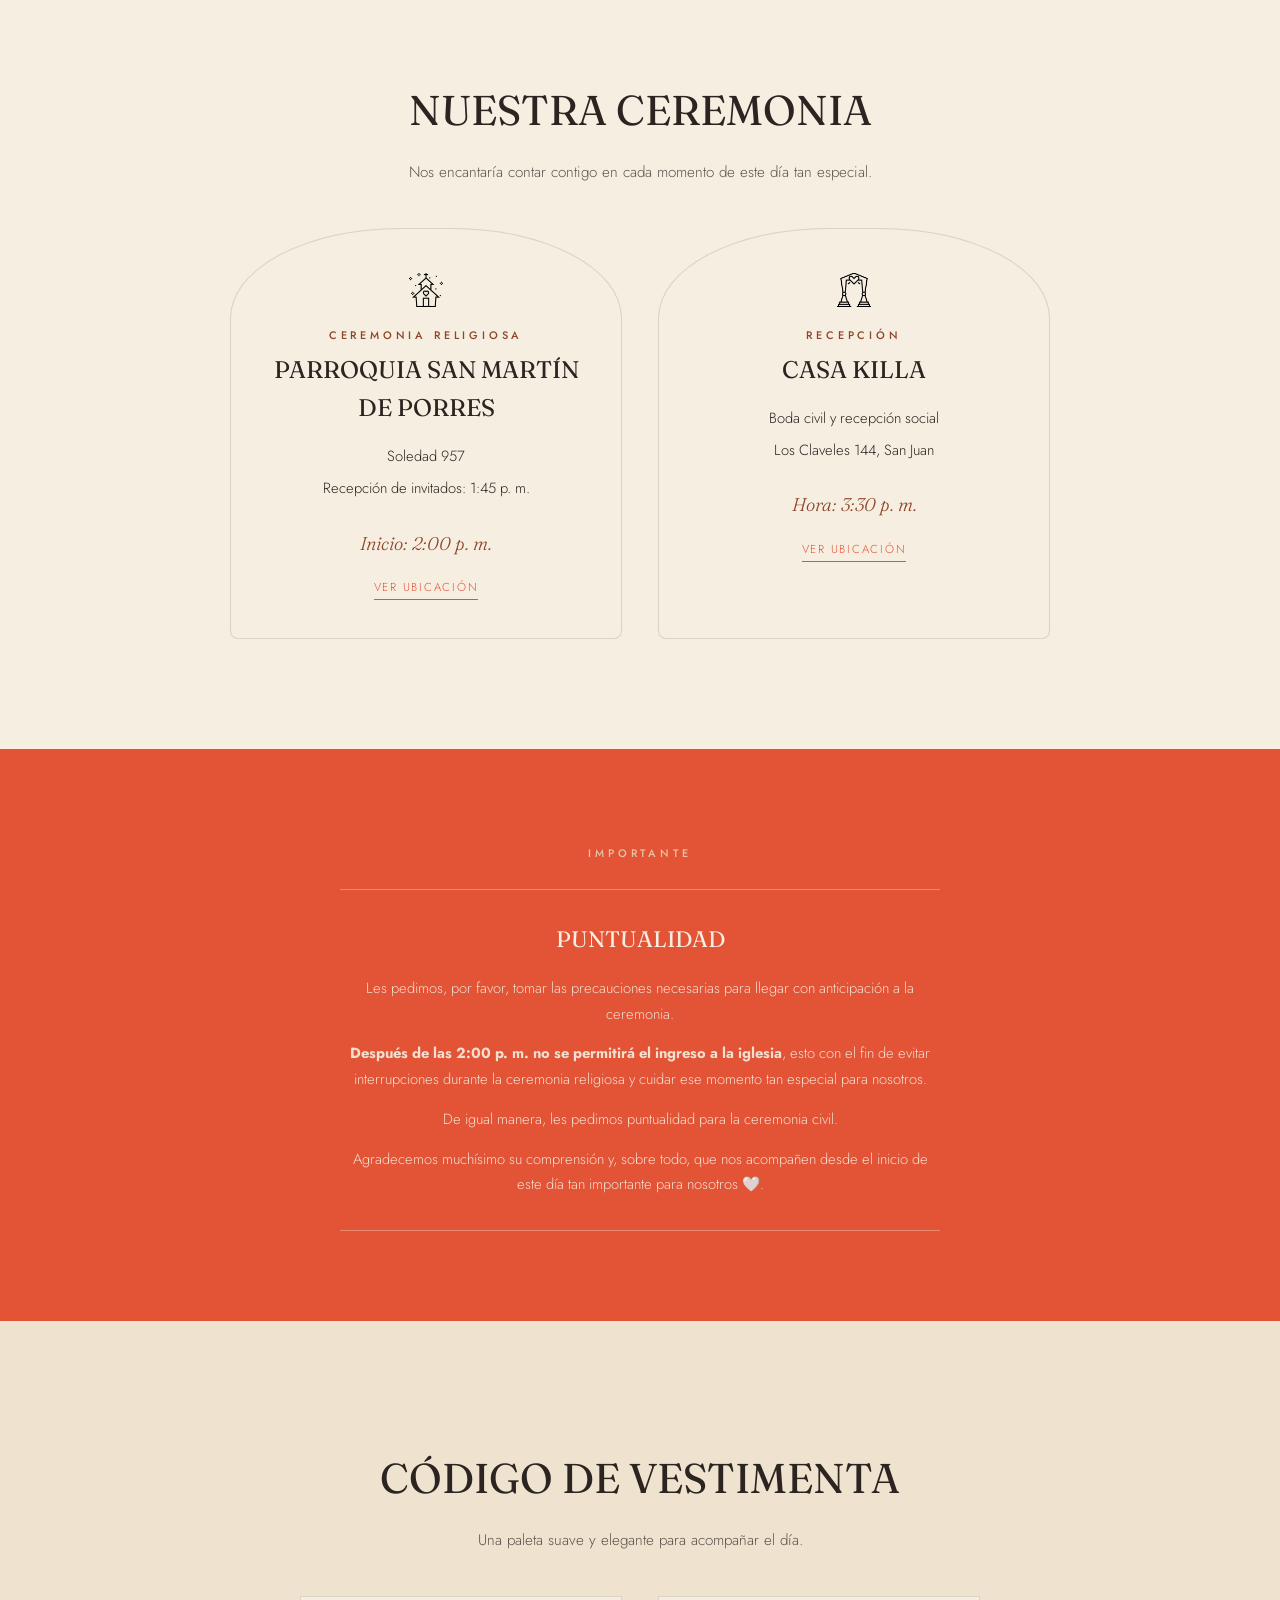
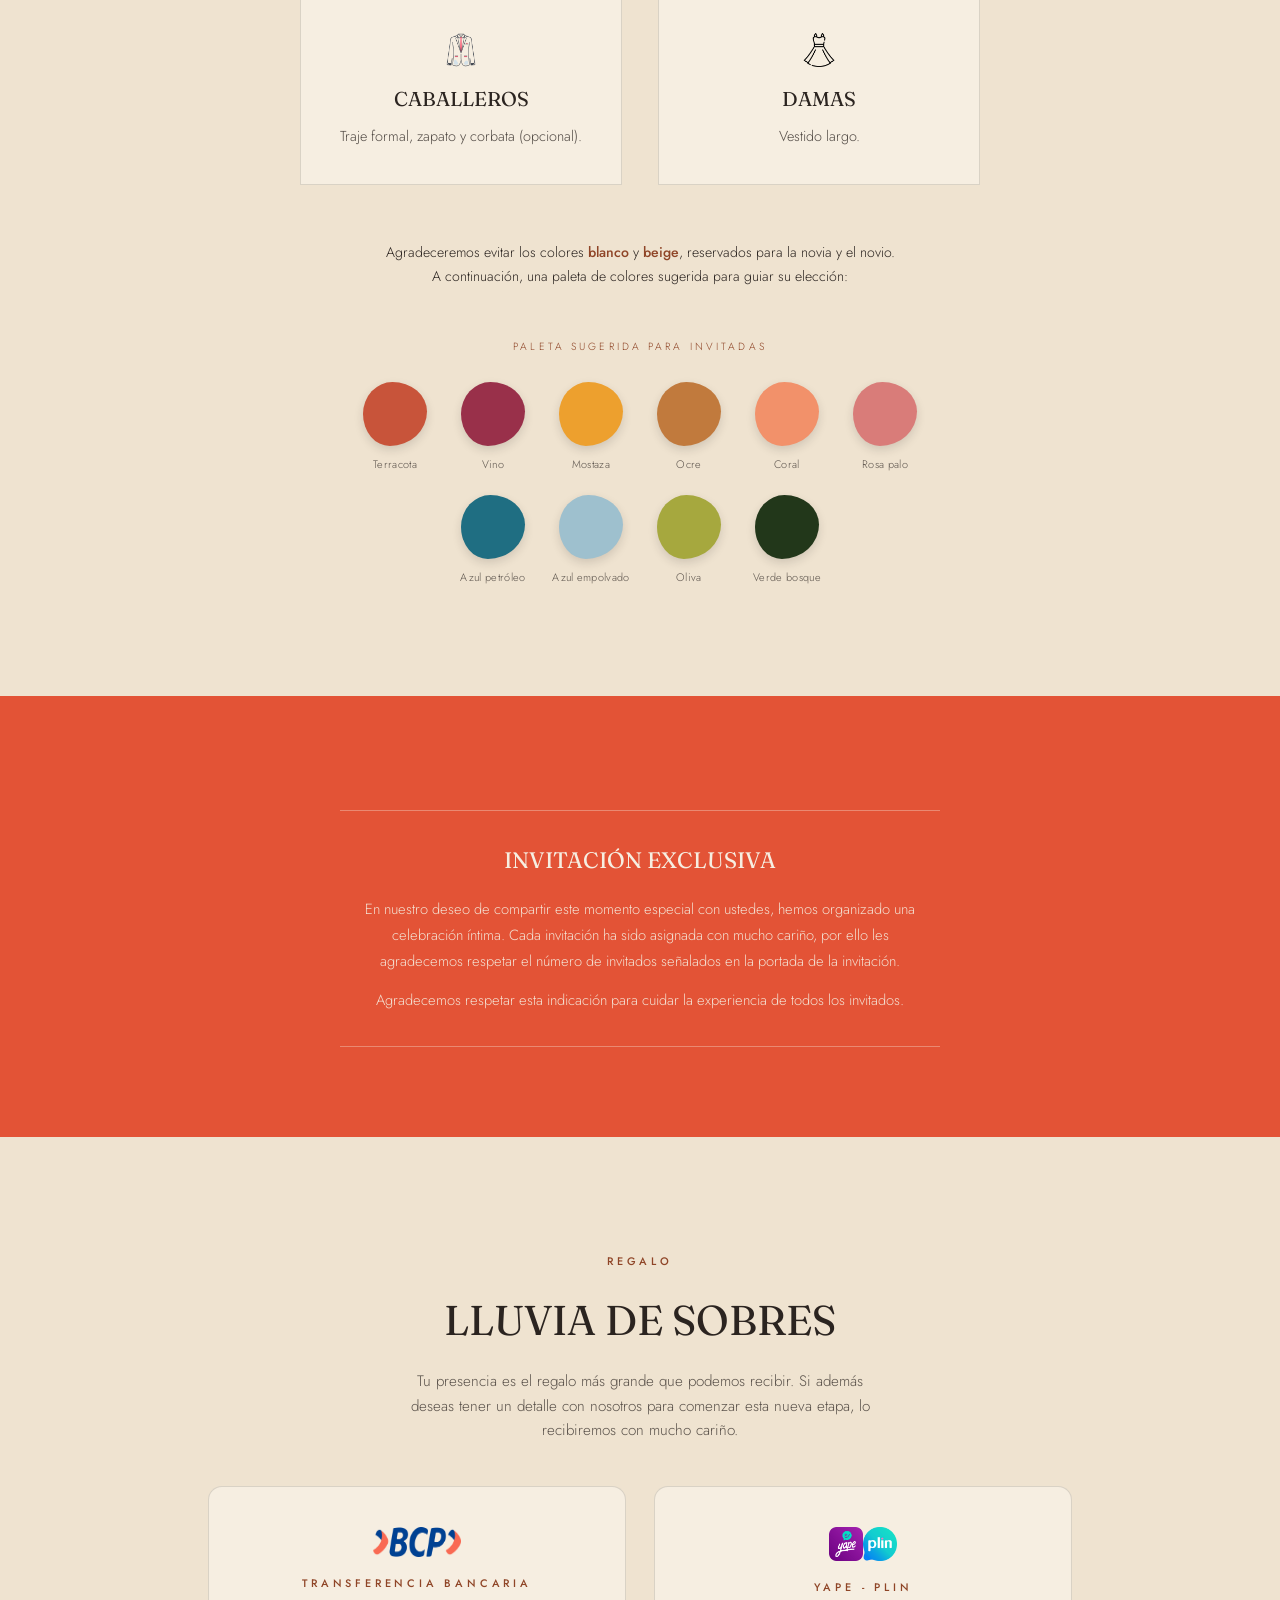
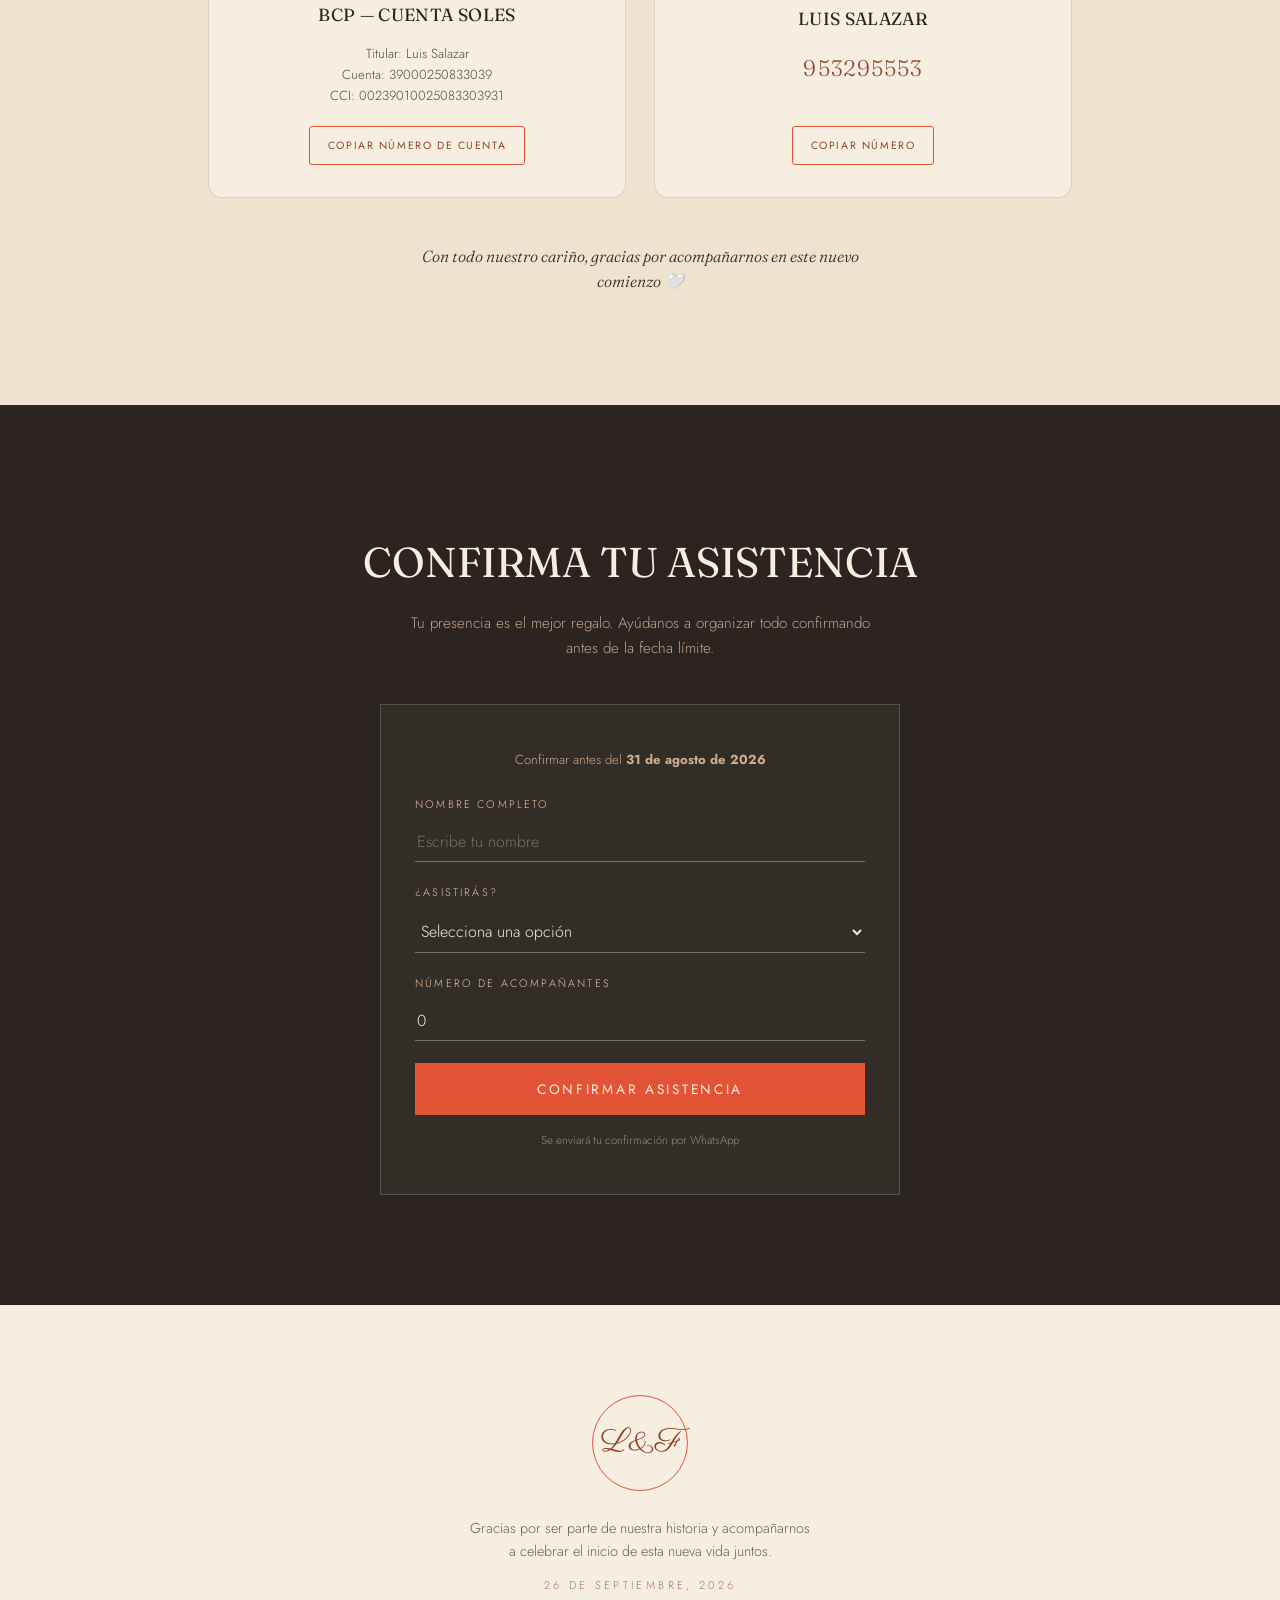
==== commit 00f499cc: "iconos actualizado, validacion de cantidad de cupos" ====
--- a/main.html
+++ b/main.html
@@ -119,15 +119,6 @@
       <div class="cer-card">
         <div class="cer-icon">
           <img src="assets/images/boda-religiosa.png" alt="Boda Religiosa Logo" width="34" height="34">
-
-          <svg width="34" height="34" viewBox="0 0 34 34" fill="none" xmlns="http://www.w3.org/2000/svg">
-            <g stroke="#C1623B" stroke-width="1.2" stroke-linecap="round" stroke-linejoin="round">
-              <path d="M17 2 L17 8"/>
-              <path d="M14 5 L20 5"/>
-              <path d="M9 32 V16 L17 9 L25 16 V32"/>
-              <path d="M15 32 V23 H19 V32"/>
-            </g>
-          </svg>
         </div>
         <span class="eyebrow">Ceremonia religiosa</span>
         <h3>Parroquia San Martín de Porres</h3>
@@ -138,12 +129,7 @@
       </div>
       <div class="cer-card">
         <div class="cer-icon">
-          <svg width="34" height="34" viewBox="0 0 34 34" fill="none" xmlns="http://www.w3.org/2000/svg">
-            <g stroke="#C1623B" stroke-width="1.2" stroke-linecap="round" stroke-linejoin="round">
-              <circle cx="13" cy="17" r="8"/>
-              <circle cx="21" cy="17" r="8"/>
-            </g>
-          </svg>
+          <img src="assets/images/boda-civil.png" alt="Boda Civil Logo" width="34" height="34">
         </div>
         <span class="eyebrow">Recepción</span>
         <h3>Casa Killa</h3>
@@ -285,7 +271,7 @@
       </div>
       <div class="field">
         <label for="acompanantes">Número de acompañantes</label>
-        <input type="number" id="acompanantes" min="0" placeholder="0" value="0">
+        <input type="number" id="acompanantes" onchange="validar_cupos(this.id)" min="0" placeholder="0" value="0">
       </div>
       <button type="submit" class="btn-confirm">Confirmar asistencia</button>
       <p class="rsvp-note">Se enviará tu confirmación por WhatsApp</p>
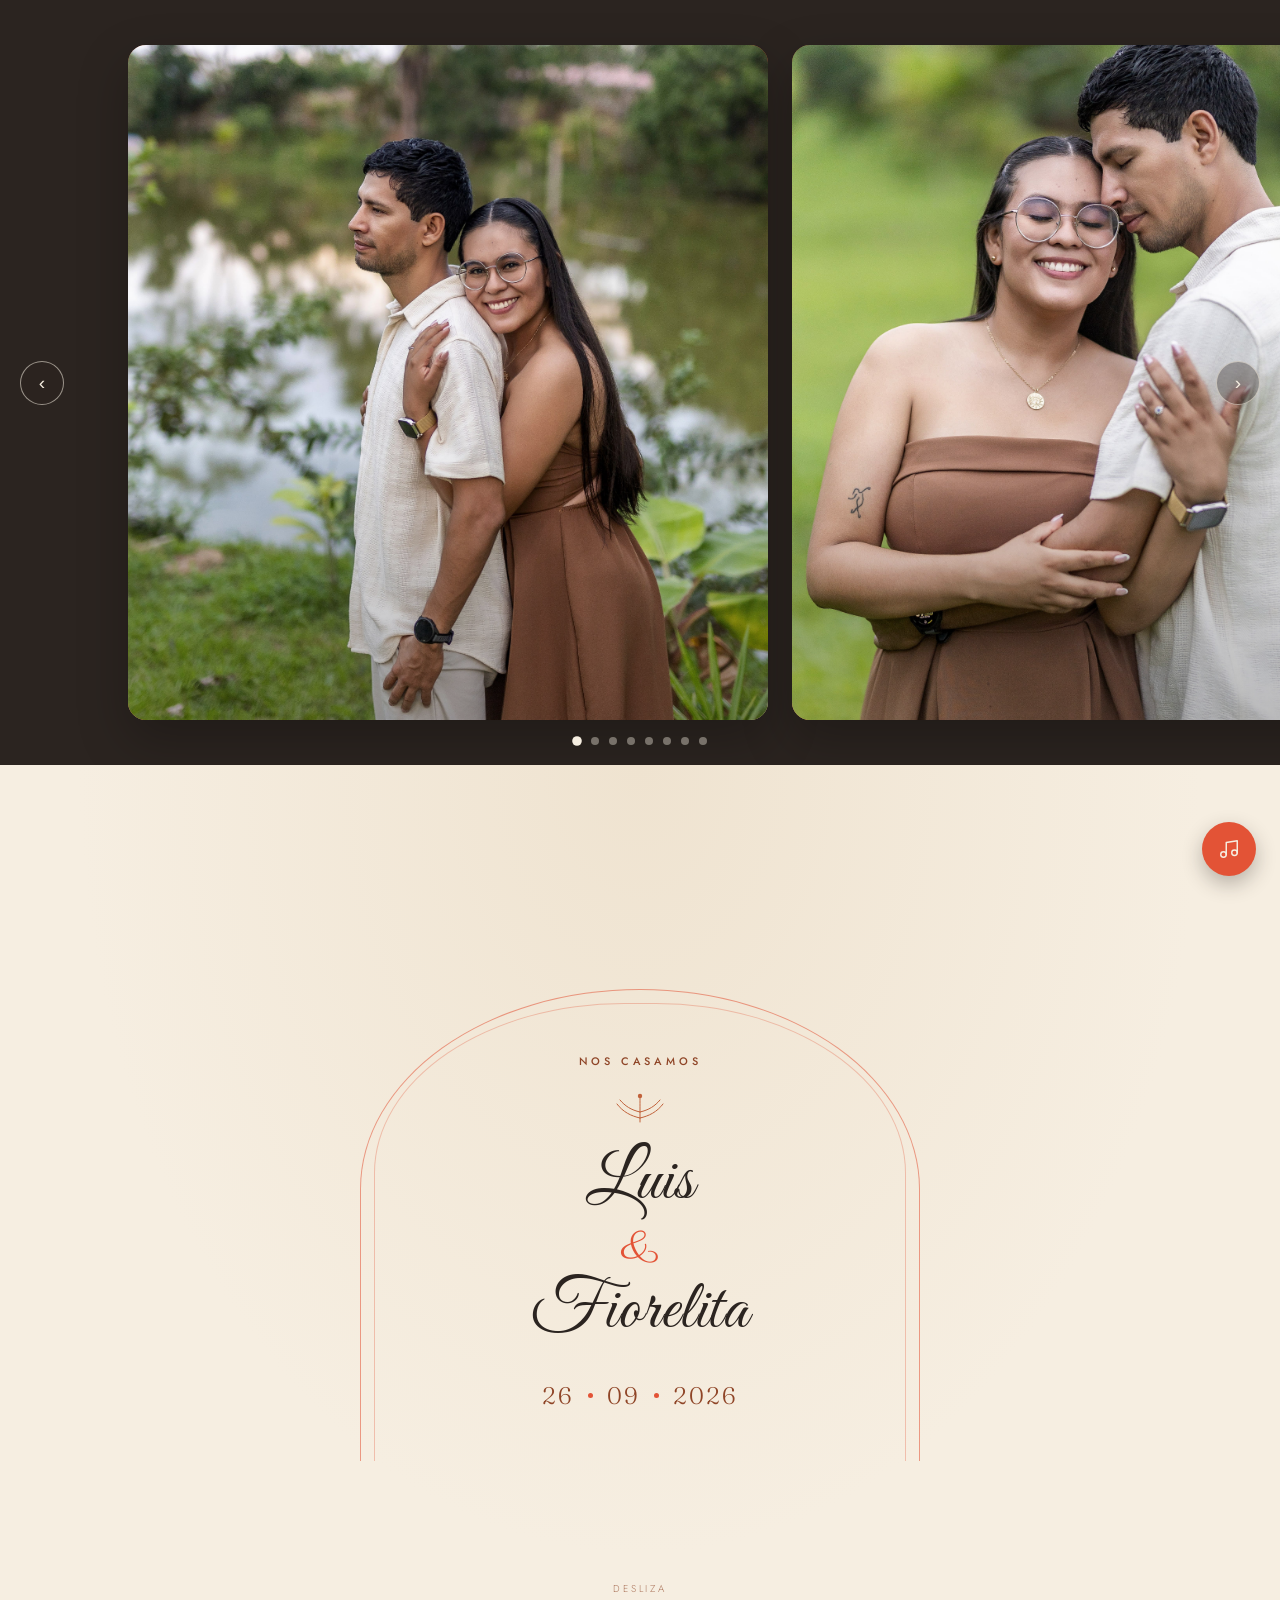
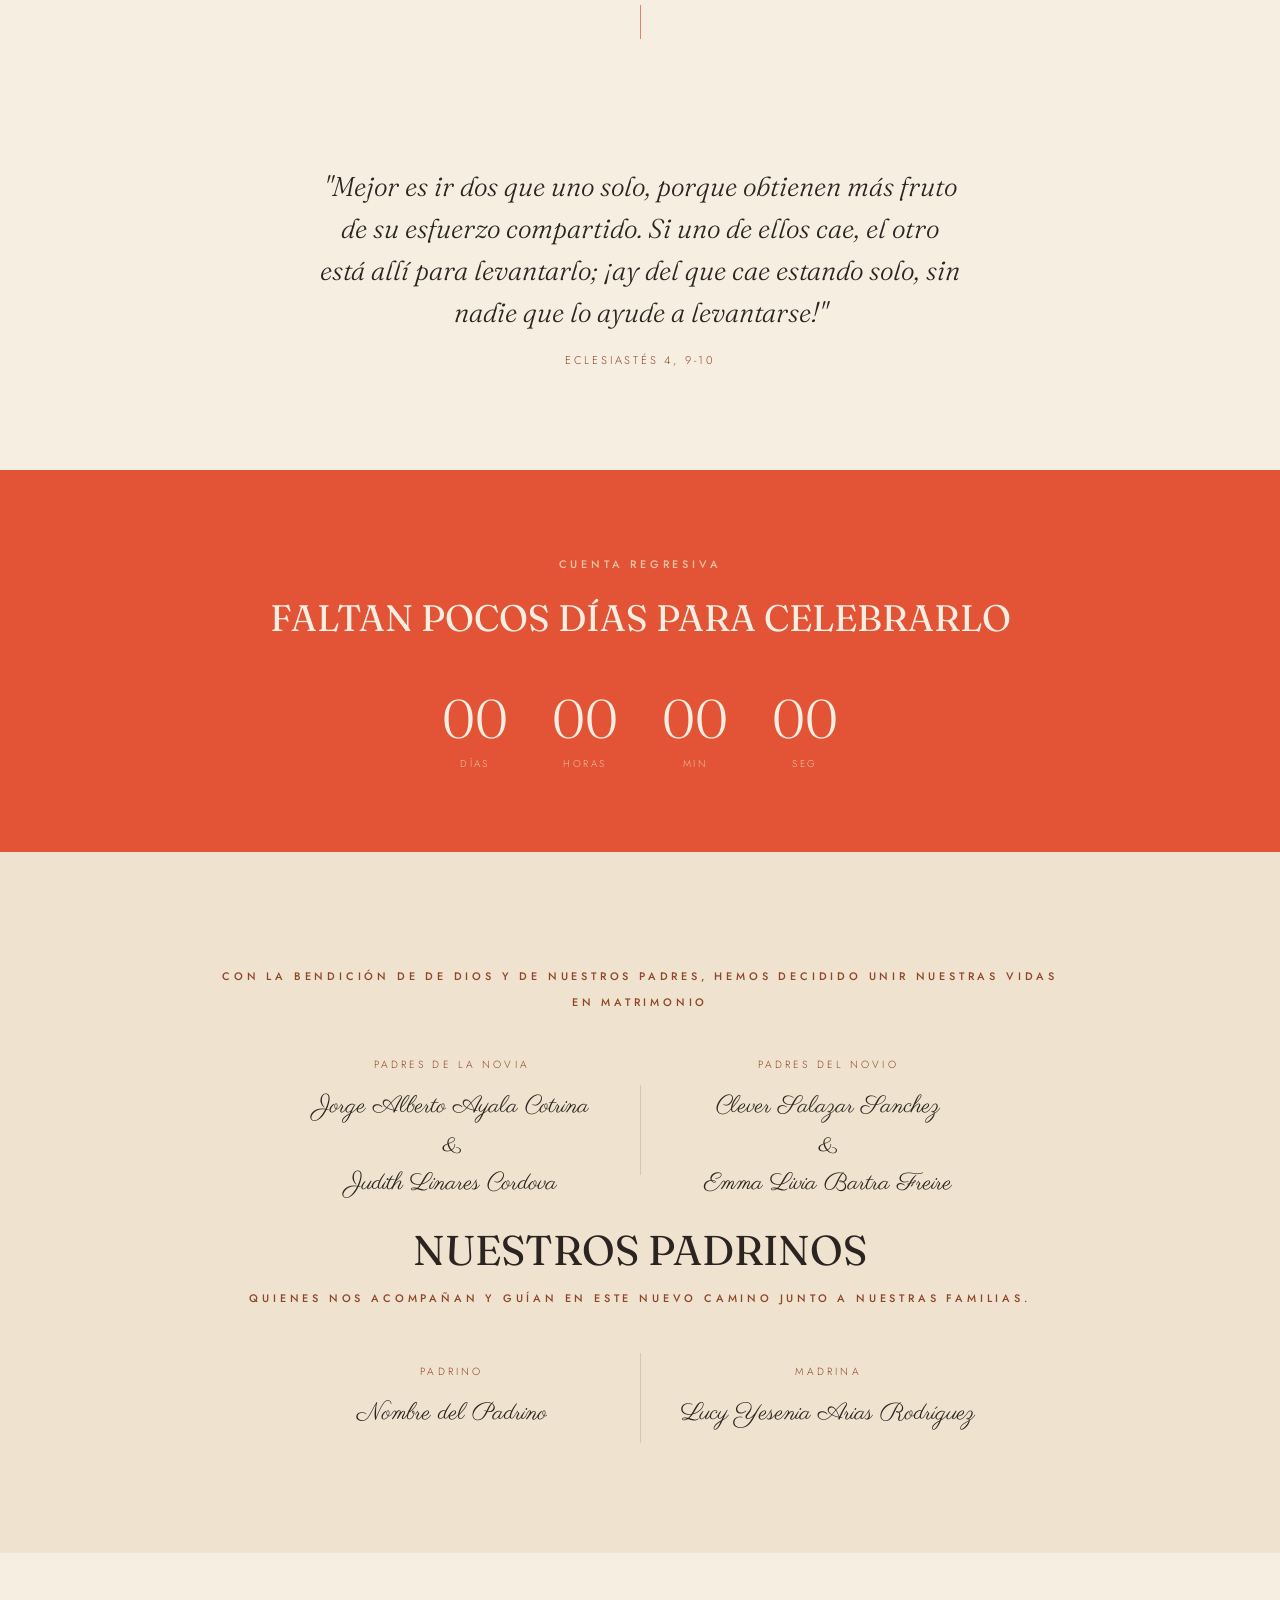
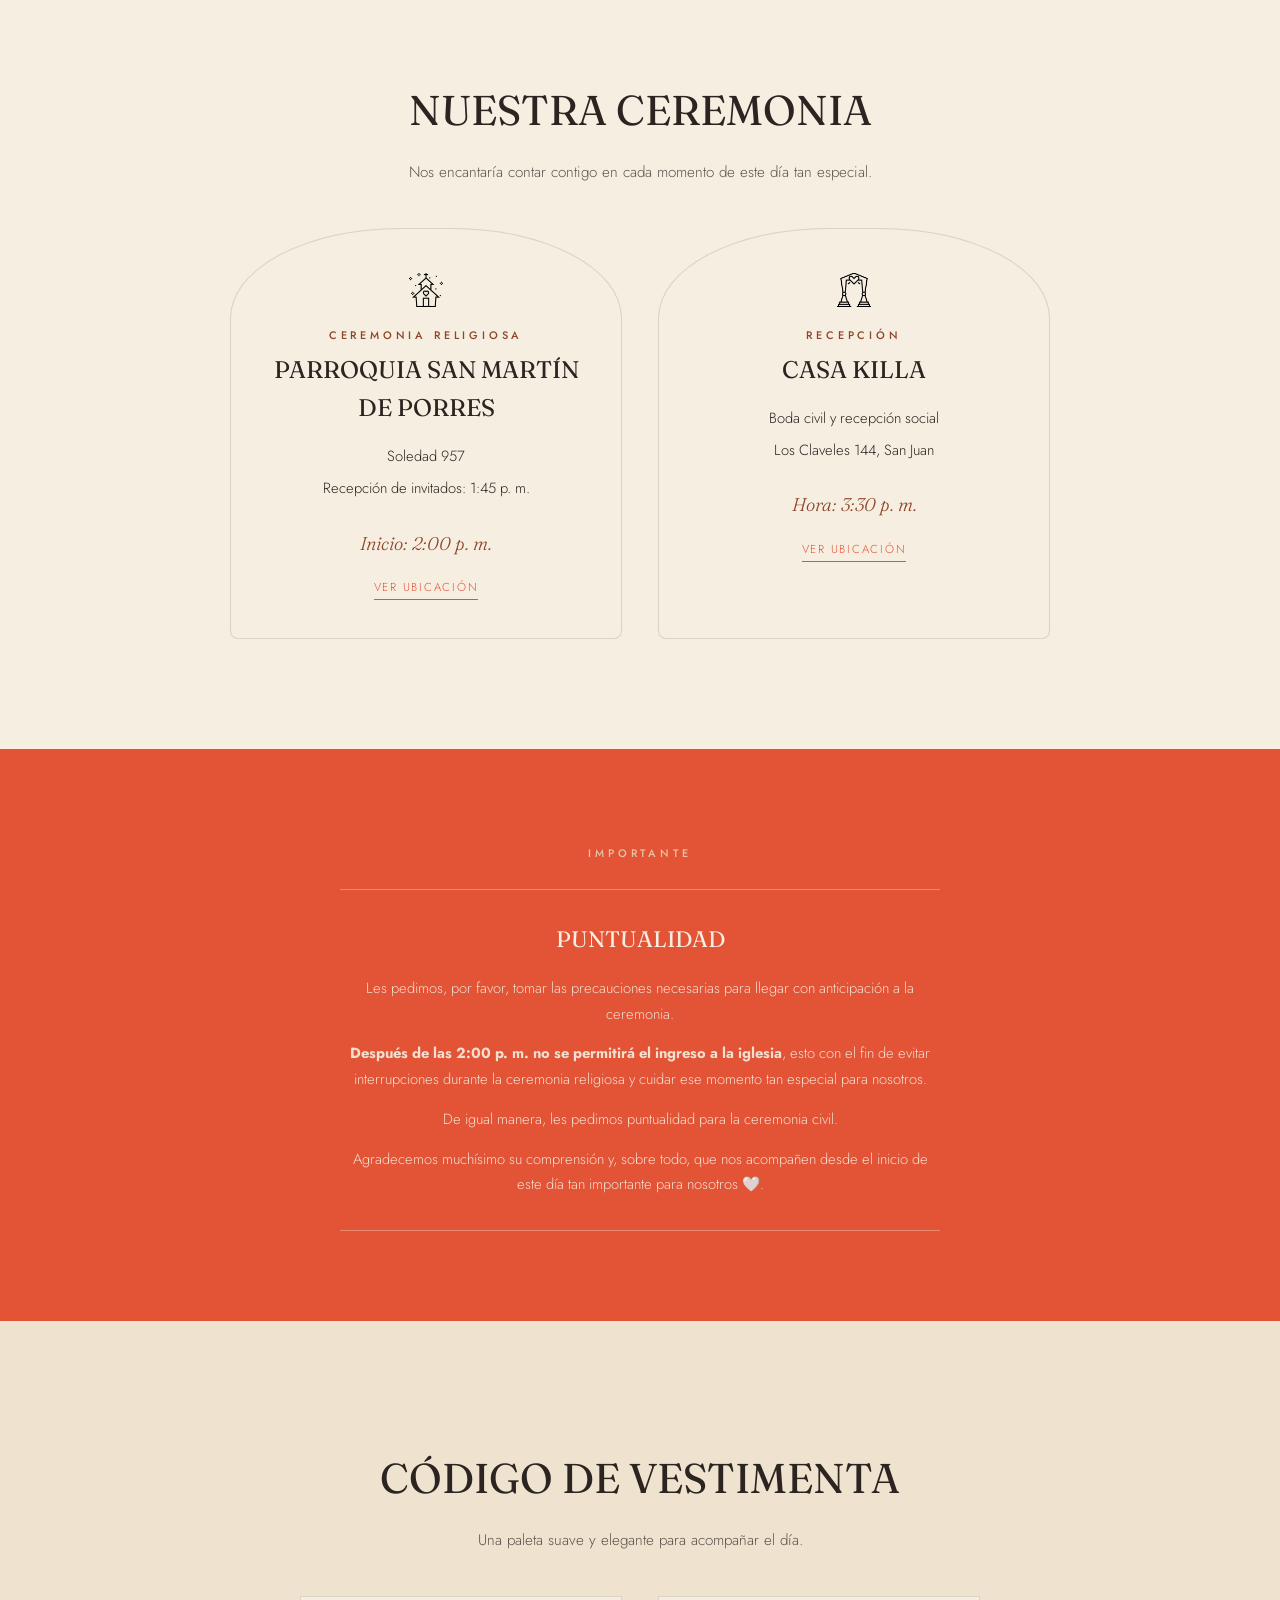
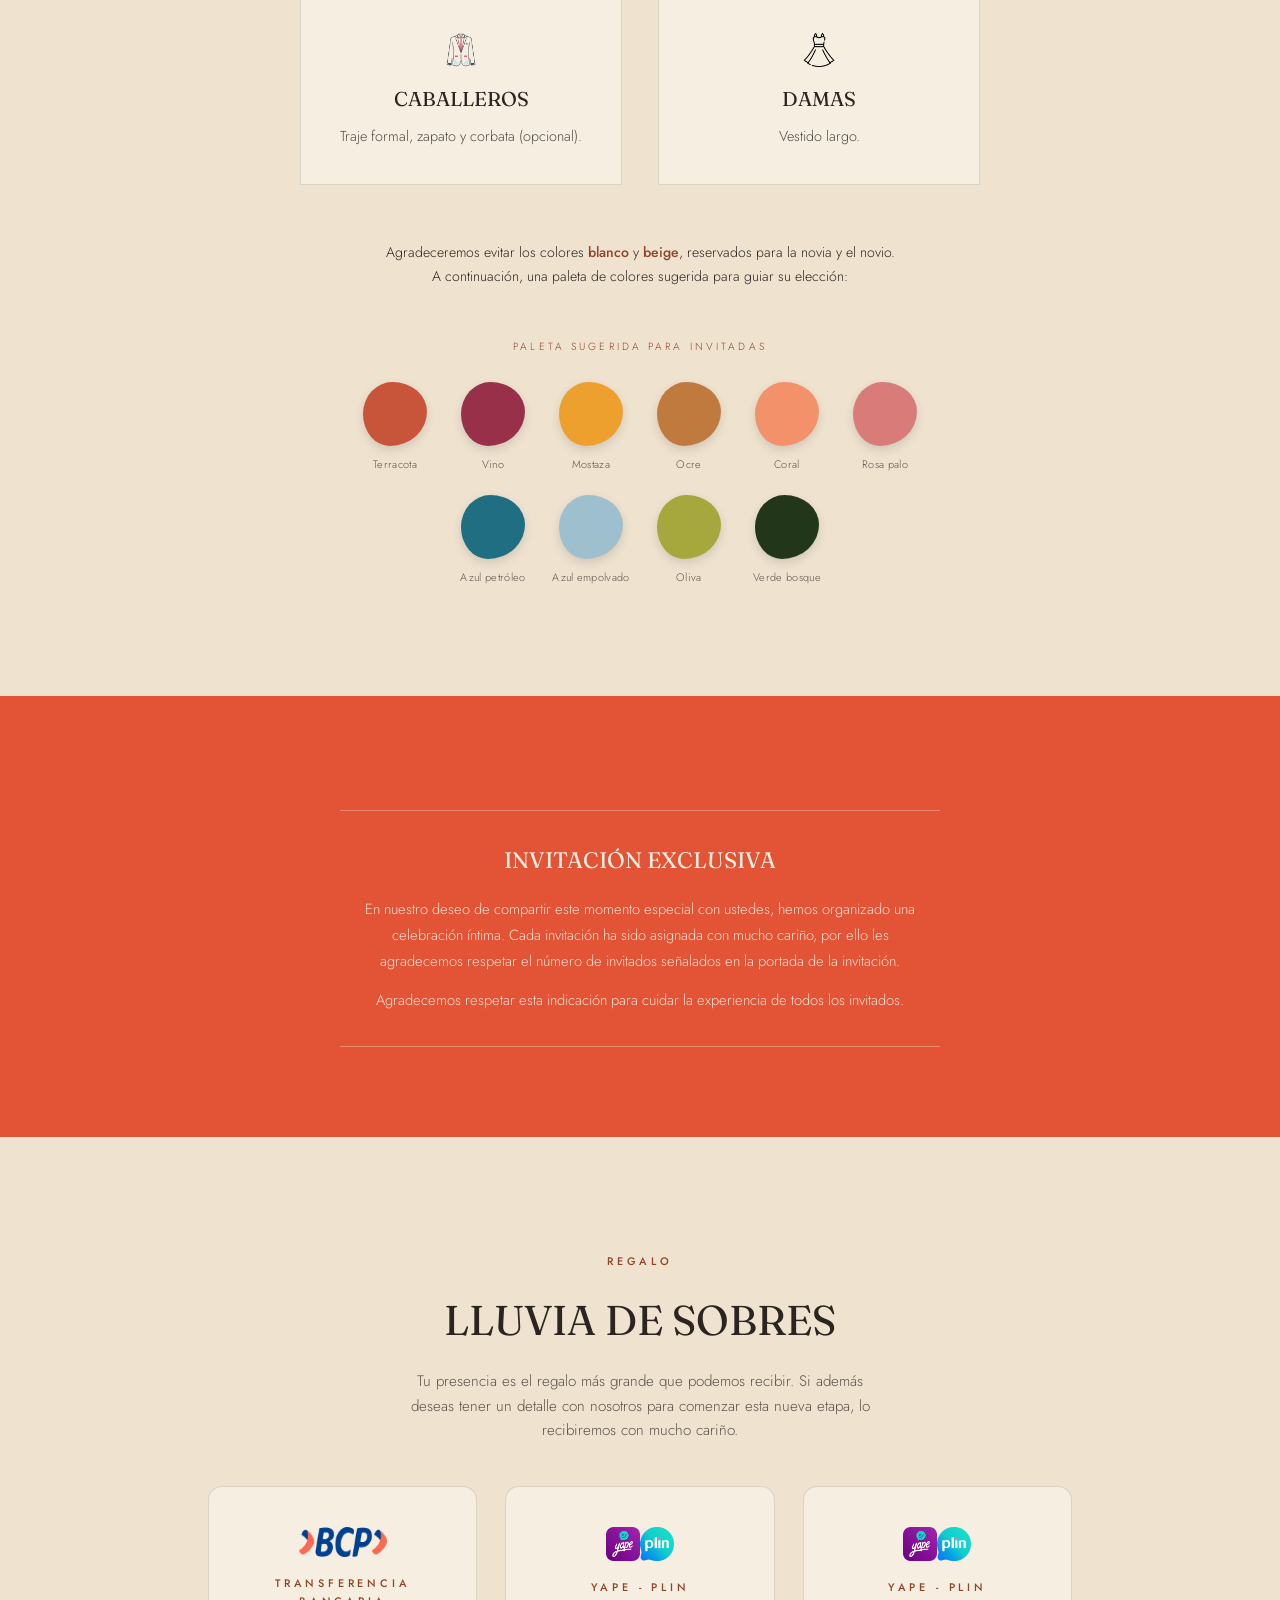
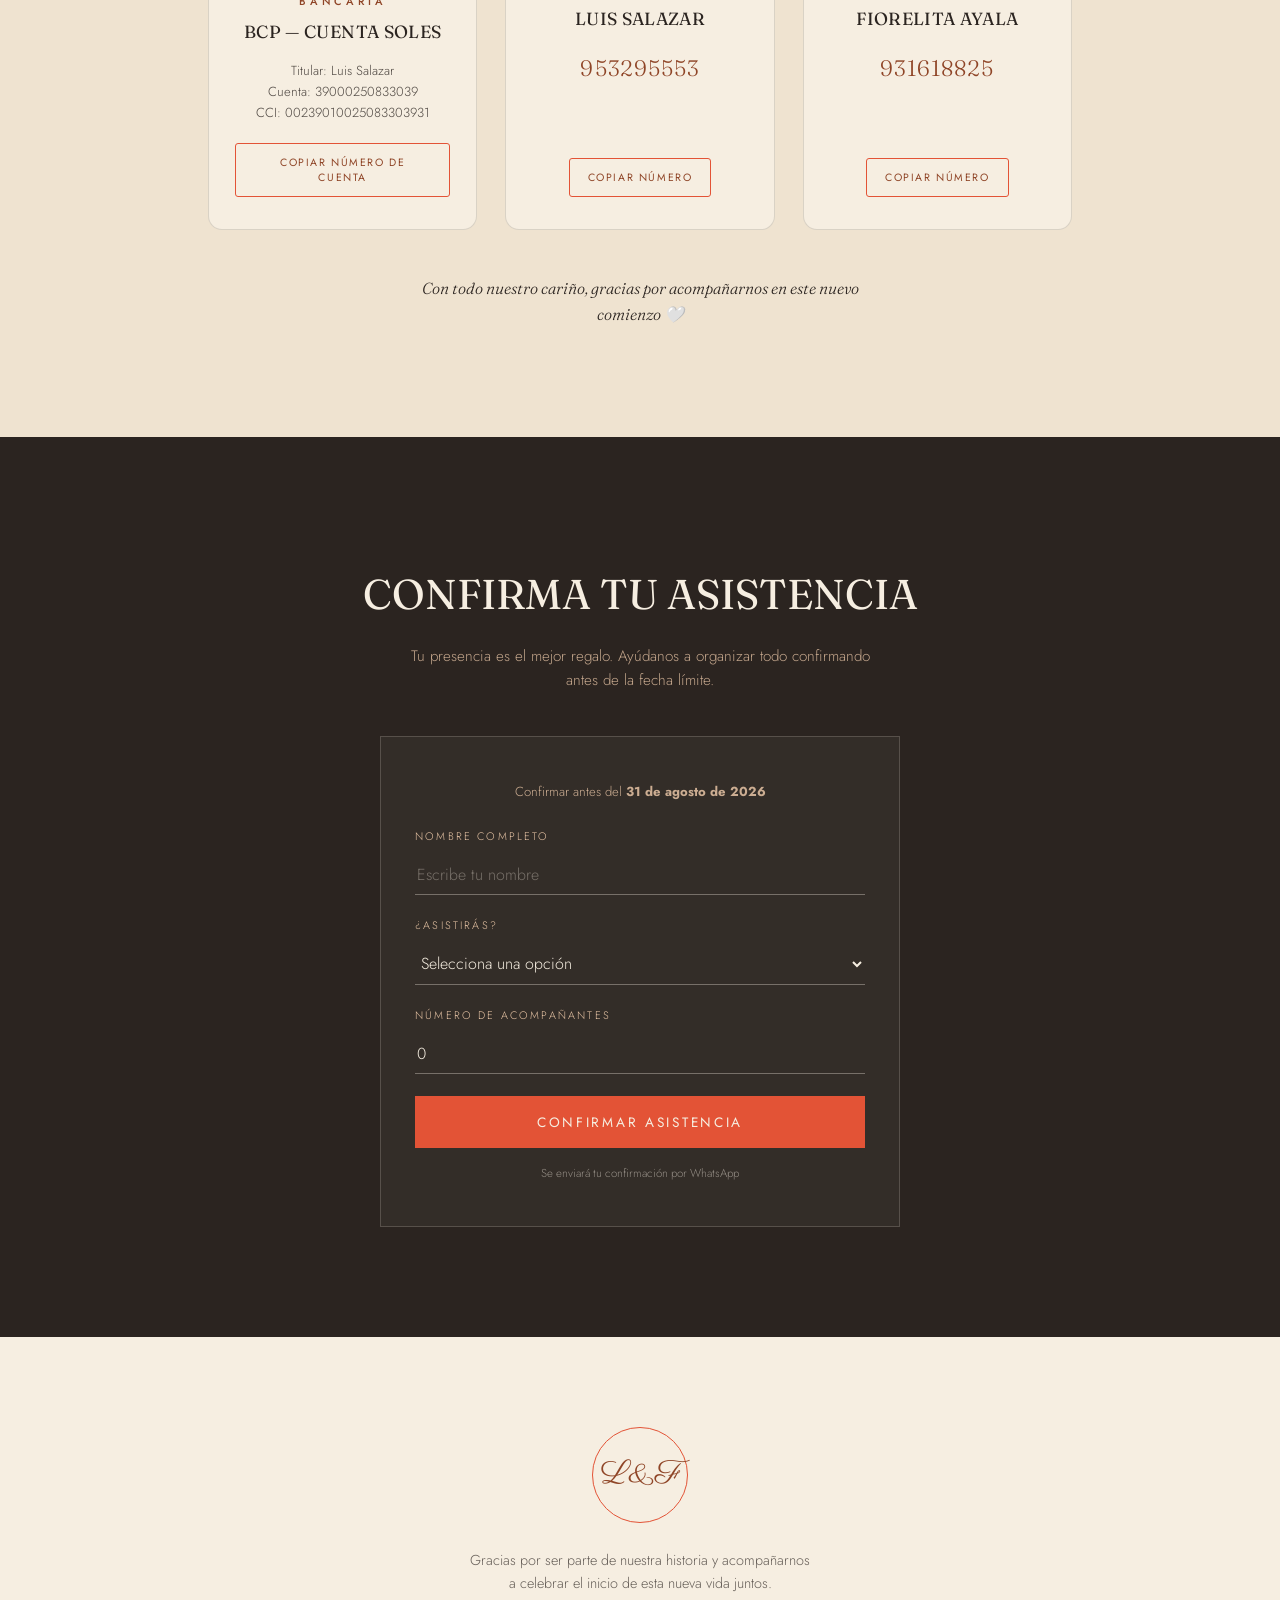
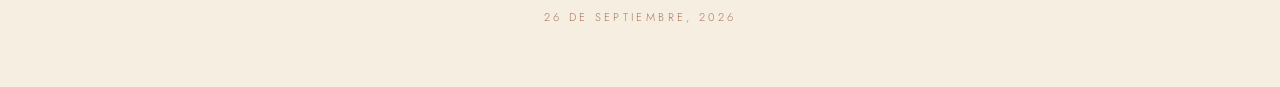
==== commit 4bedb8e8: "sección de regalos cuenta de Fioreltia  y nombre de la madrina" ====
--- a/main.html
+++ b/main.html
@@ -102,7 +102,7 @@
       <div class="padrinos-div"></div>
       <div class="padrino">
         <span class="role">Madrina</span>
-        <span class="name">Nombre de la Madrina</span>
+        <span class="name">Lucy Yesenia Arias Rodríguez</span>
       </div>
     </div>
   </div>
@@ -241,6 +241,17 @@
         <h3>Luis Salazar</h3>
         <p class="gift-number">953295553</p>
         <button class="gift-copy" data-copy="953295553" onclick="copiarDato(this)">Copiar número</button>
+      </div>
+      <!--REGALOS A FIORELITA-->
+      <div class="gift-card">
+        <div class="gift-icon">
+          <img src="assets/images/yape-logo.png" alt="Yape Logo" width="34" height="34">
+          <img src="assets/images/plin-logo.png" alt="Plin Logo" width="34" height="34">
+        </div>
+        <span class="eyebrow">Yape - Plin</span>
+        <h3>Fiorelita Ayala</h3>
+        <p class="gift-number">931618825</p>
+        <button class="gift-copy" data-copy="931618825" onclick="copiarDato(this)">Copiar número</button>
       </div>
     </div>
 
--- a/css/style.css
+++ b/css/style.css
@@ -686,7 +686,7 @@
 .gift-section{background:var(--cream-2);}
 .gift-grid{
   display:grid;
-  grid-template-columns:repeat(2, 1fr);
+  grid-template-columns:repeat(3, 1fr);
   gap:28px;
   max-width:920px;
   margin:0 auto;
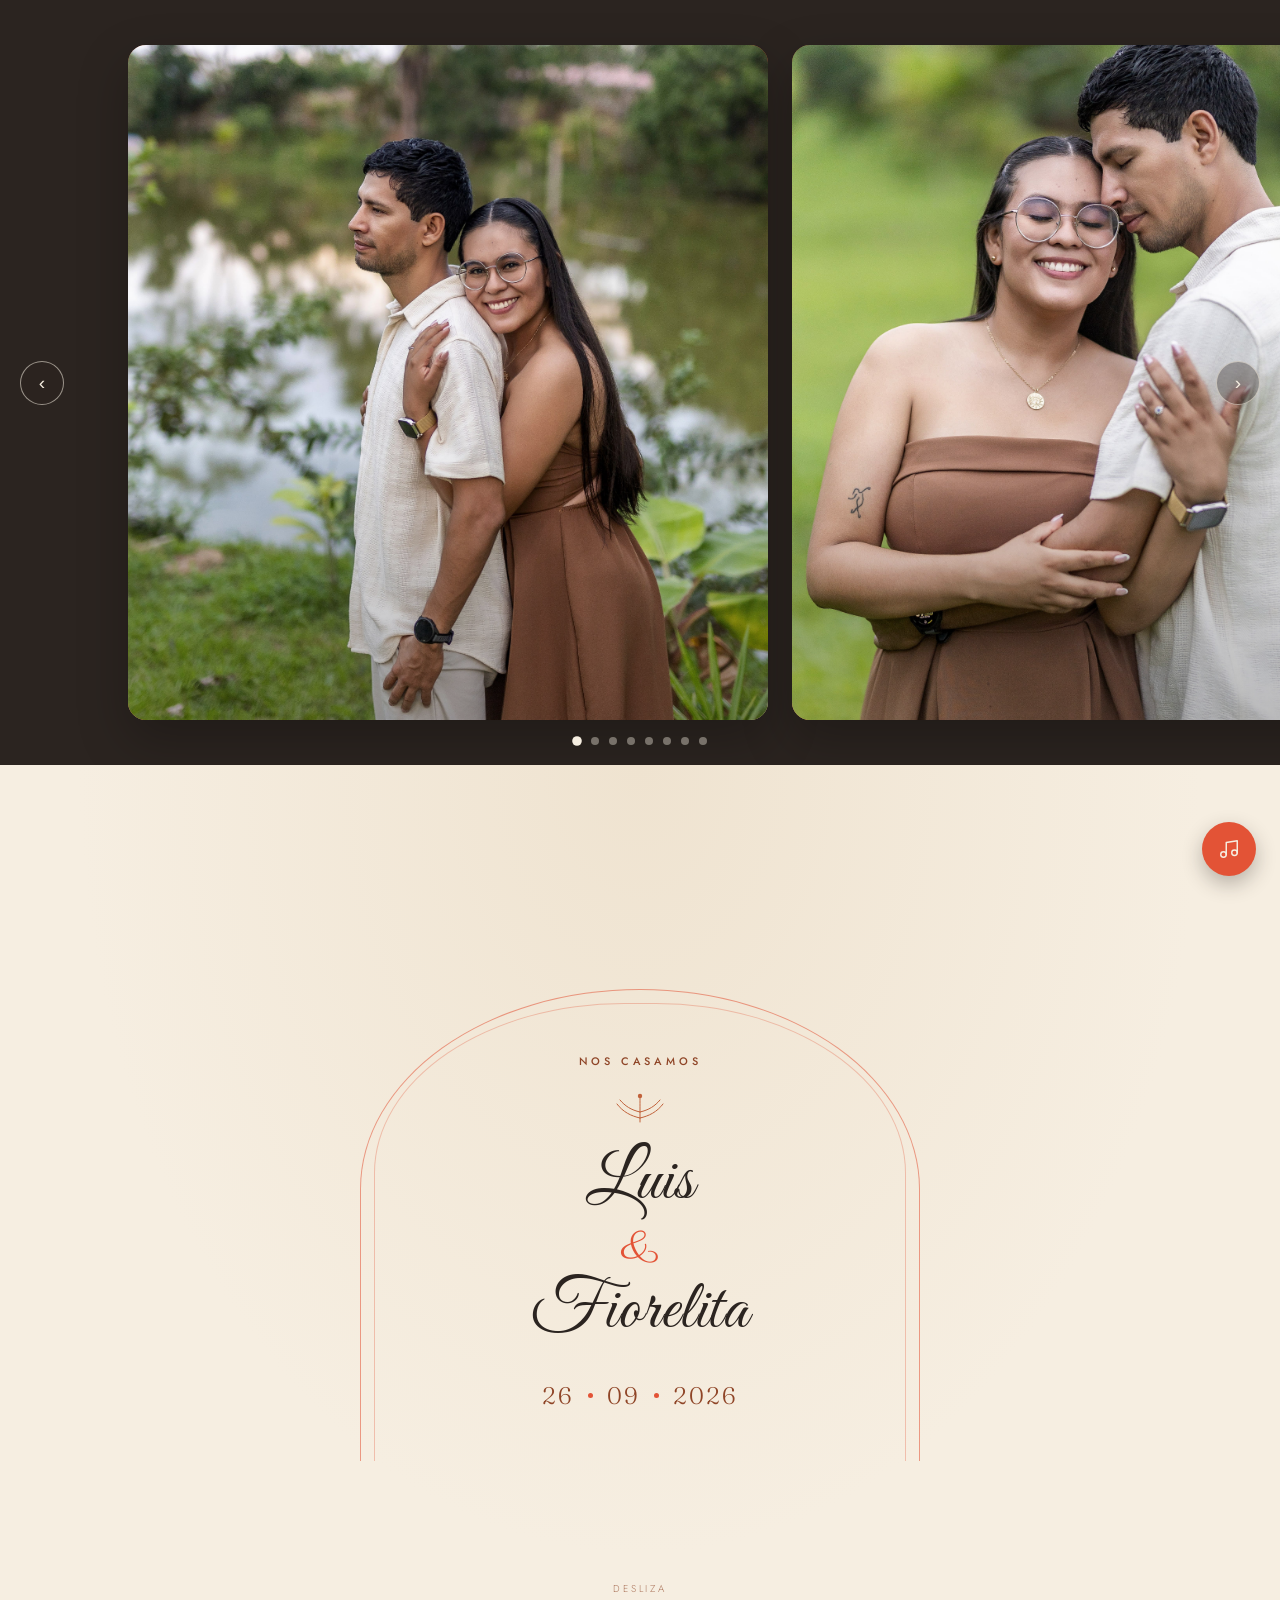
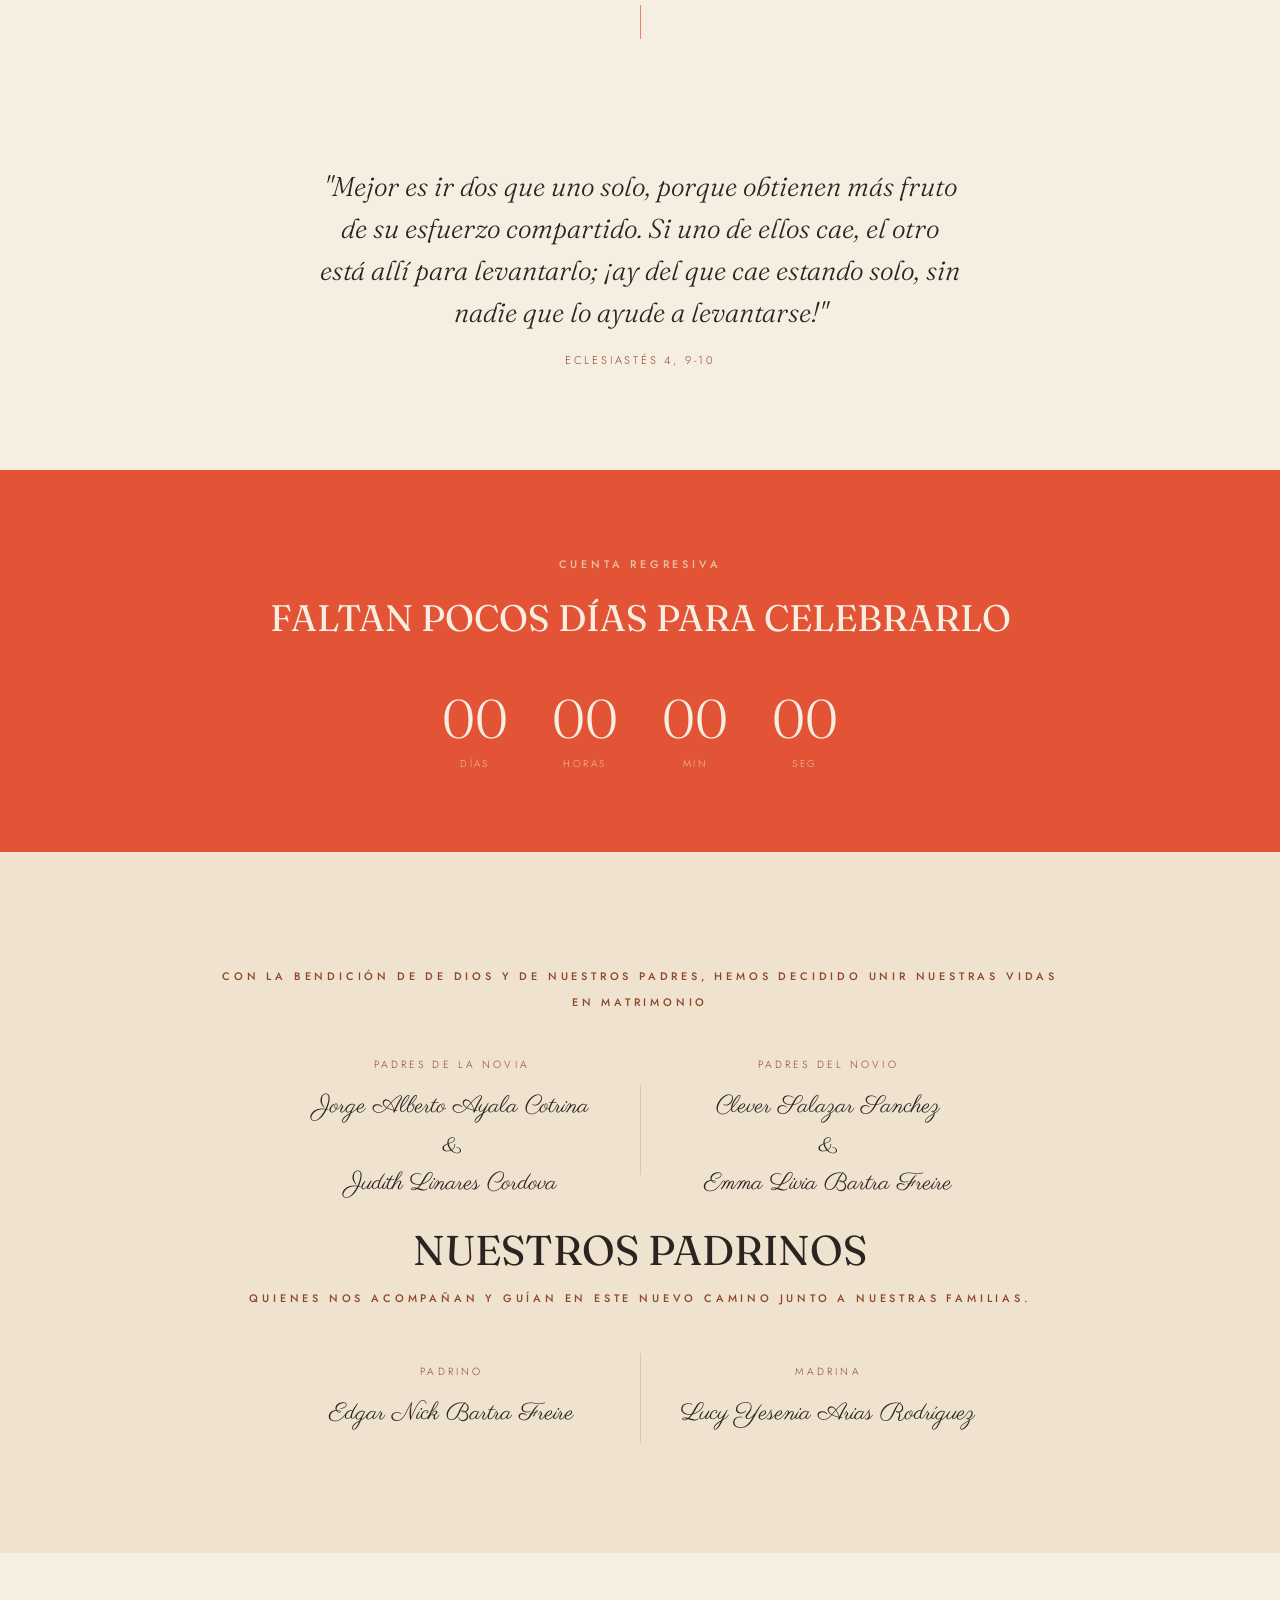
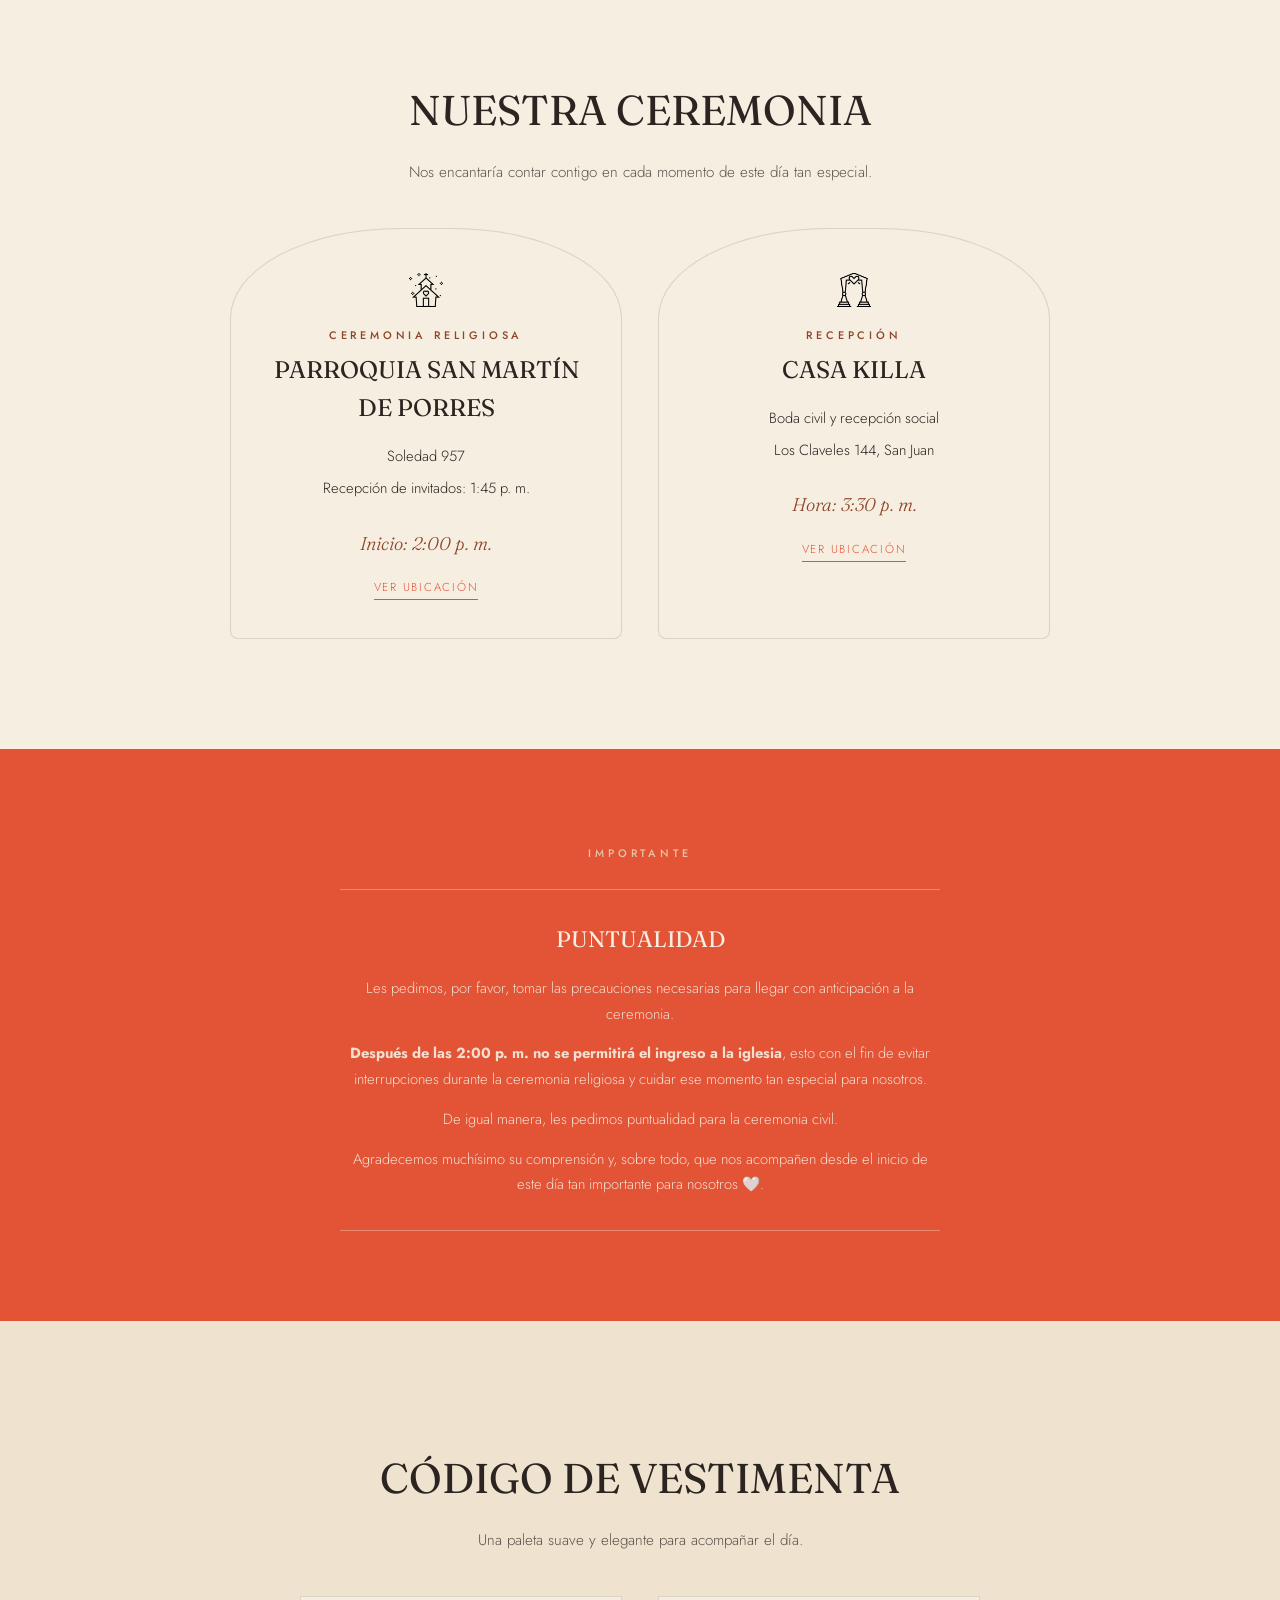
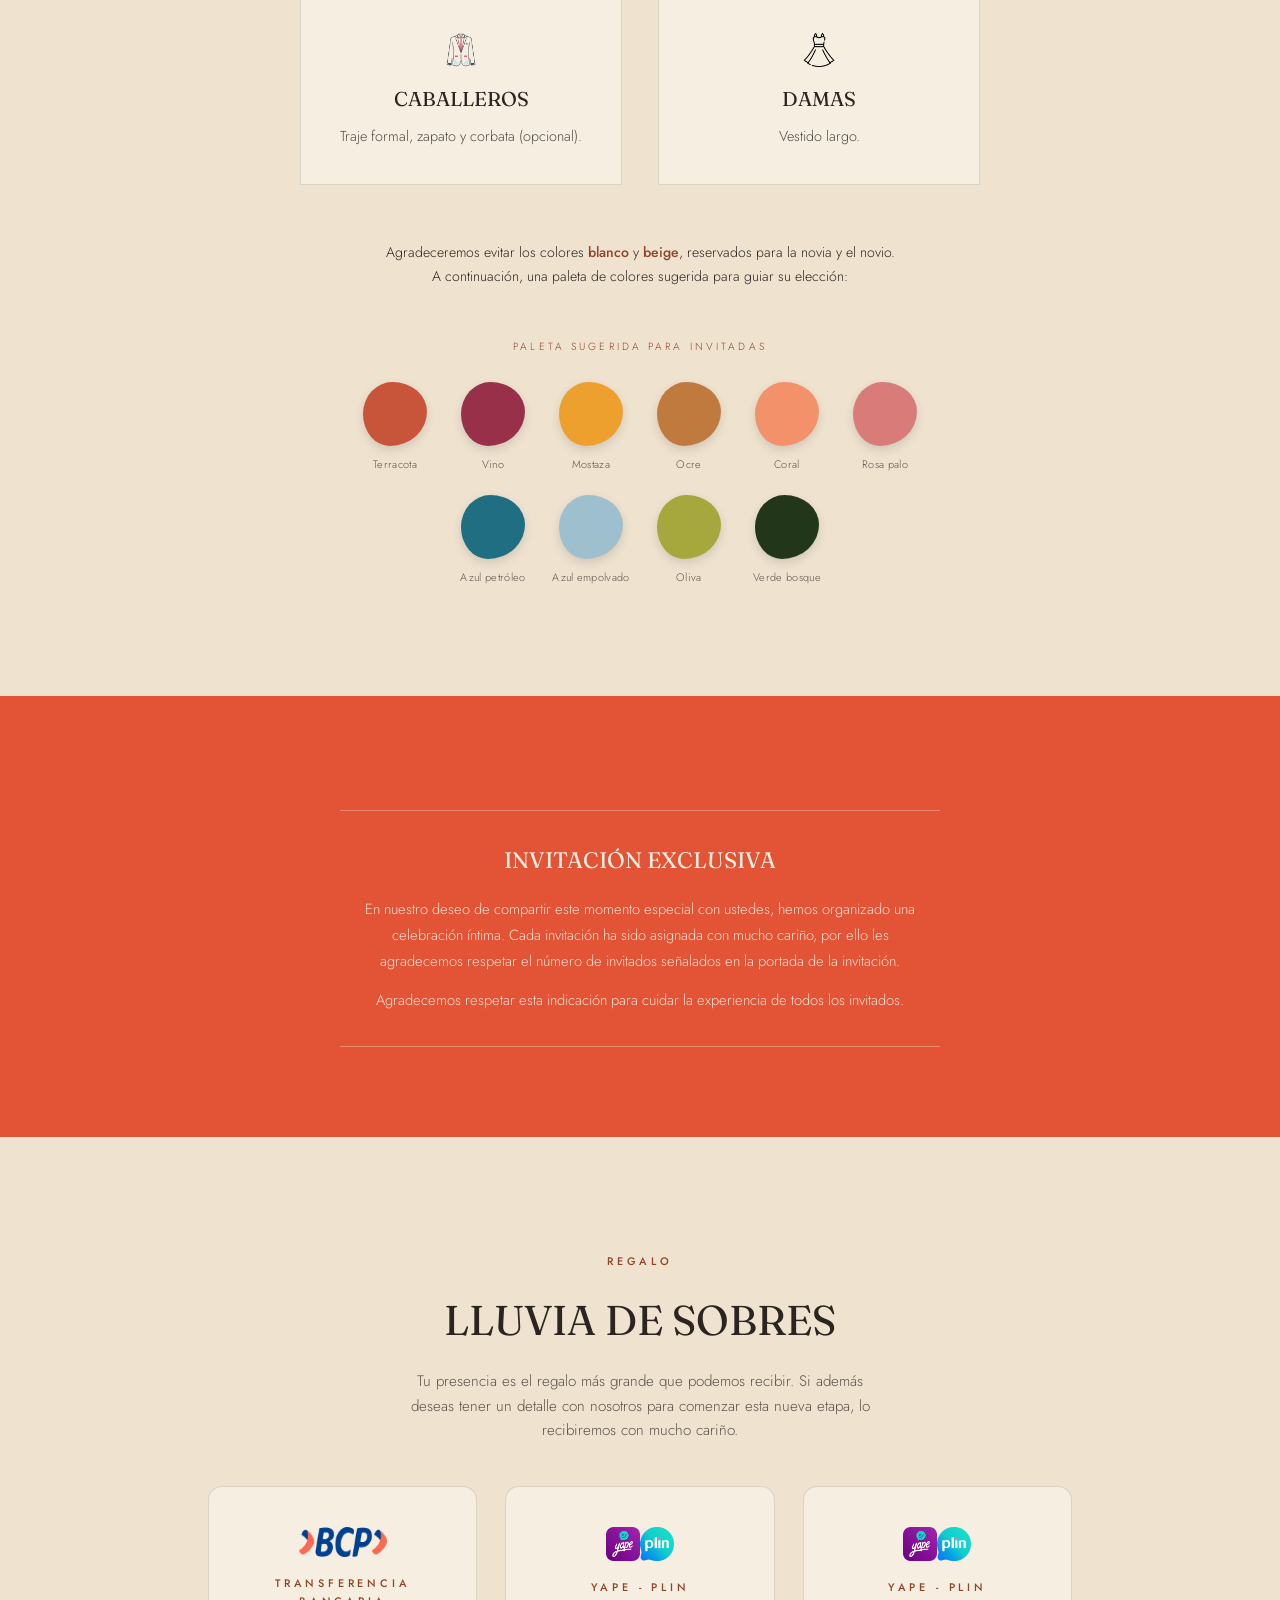
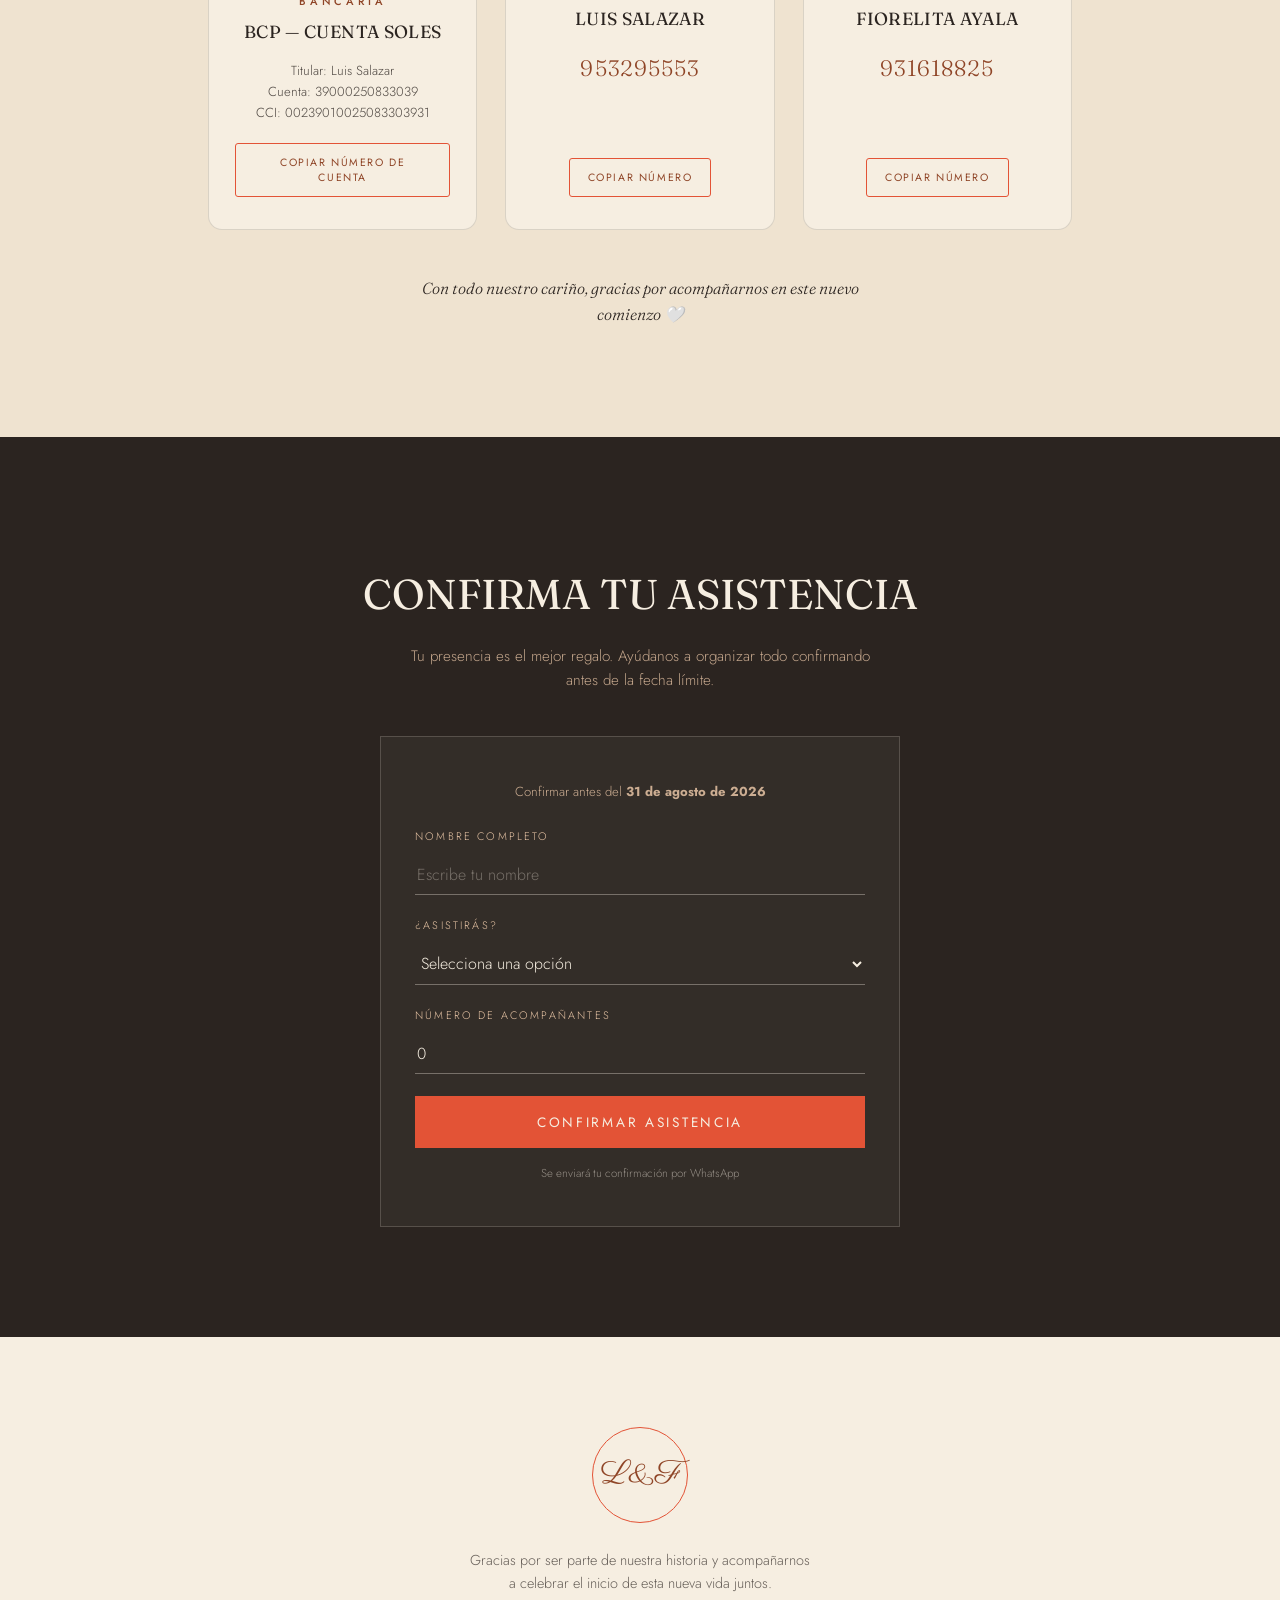
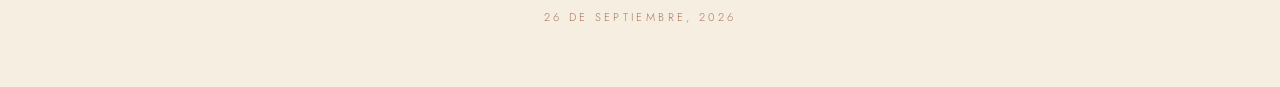
==== commit 1189b73d: "Nombre del padrino" ====
--- a/main.html
+++ b/main.html
@@ -97,7 +97,7 @@
     <div class="padrinos-grid reveal">
       <div class="padrino">
         <span class="role">Padrino</span>
-        <span class="name">Nombre del Padrino</span>
+        <span class="name">Edgar Nick Bartra Freire</span>
       </div>
       <div class="padrinos-div"></div>
       <div class="padrino">
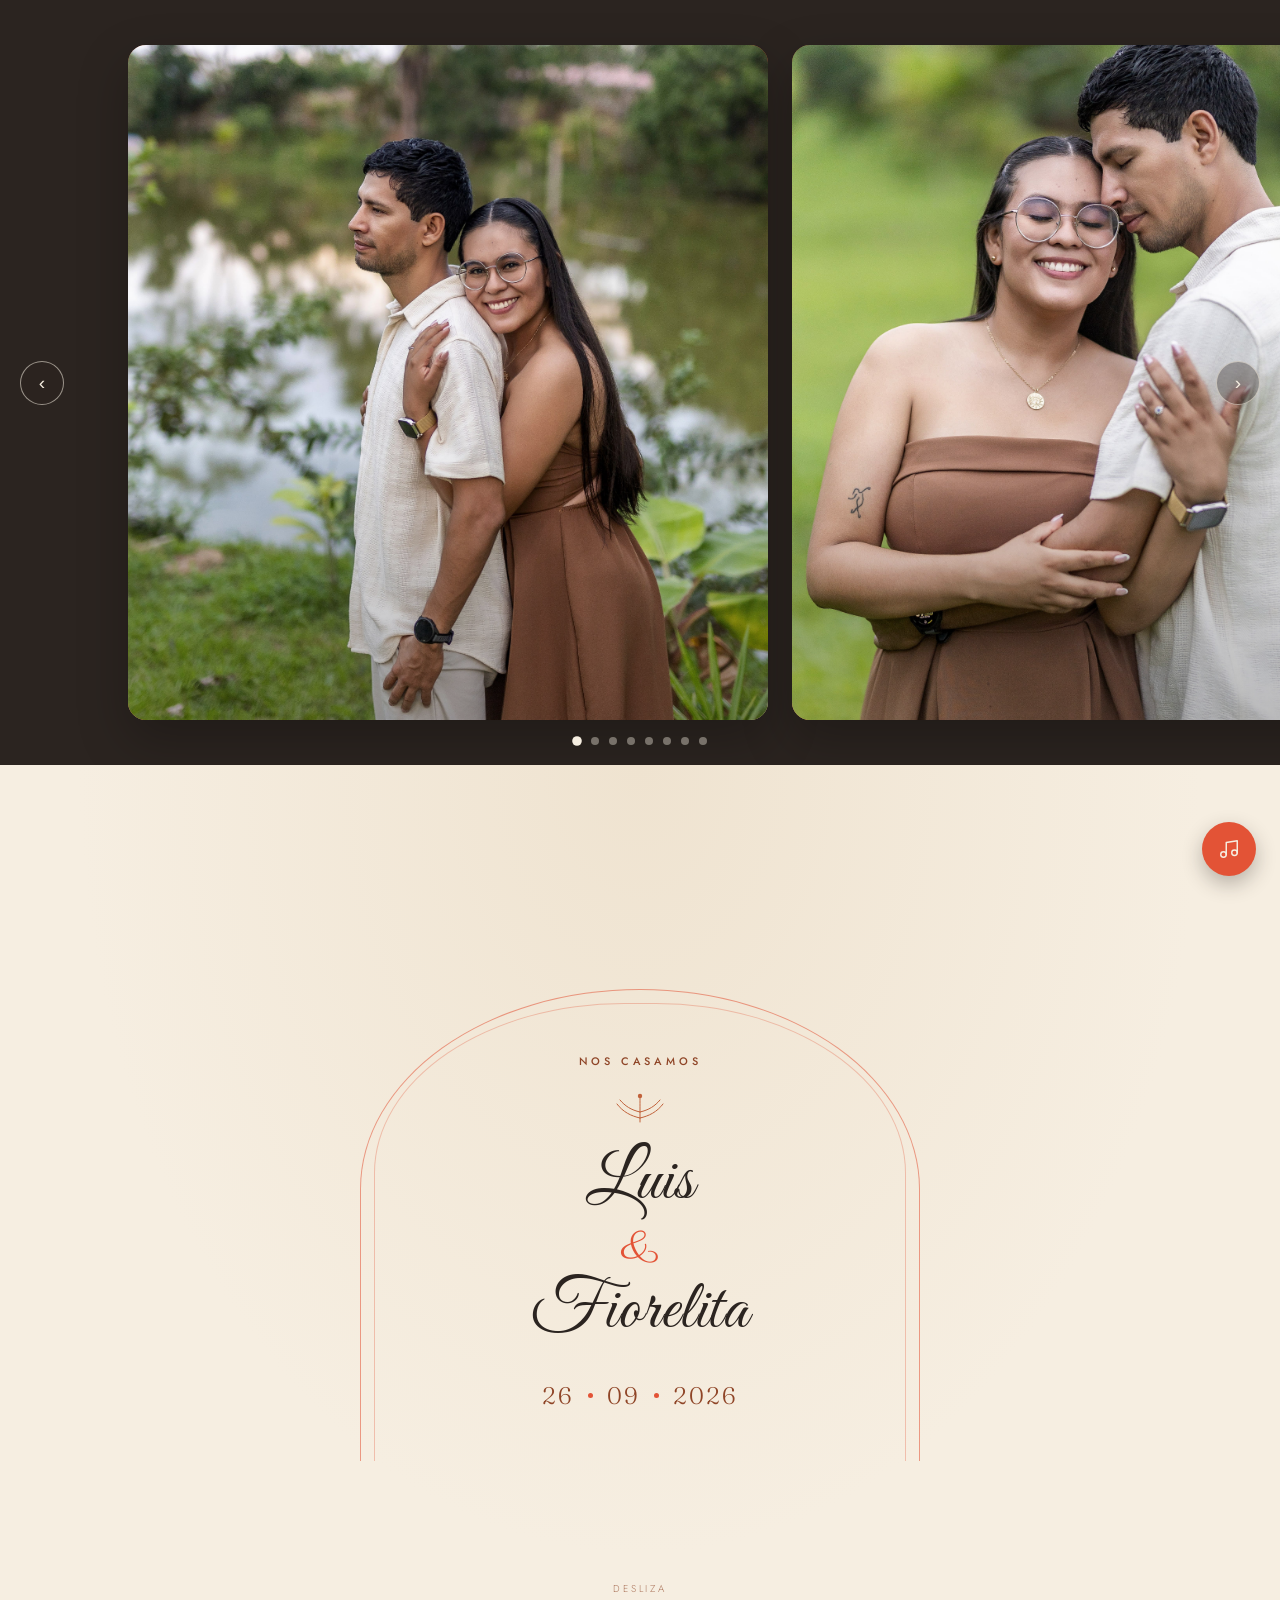
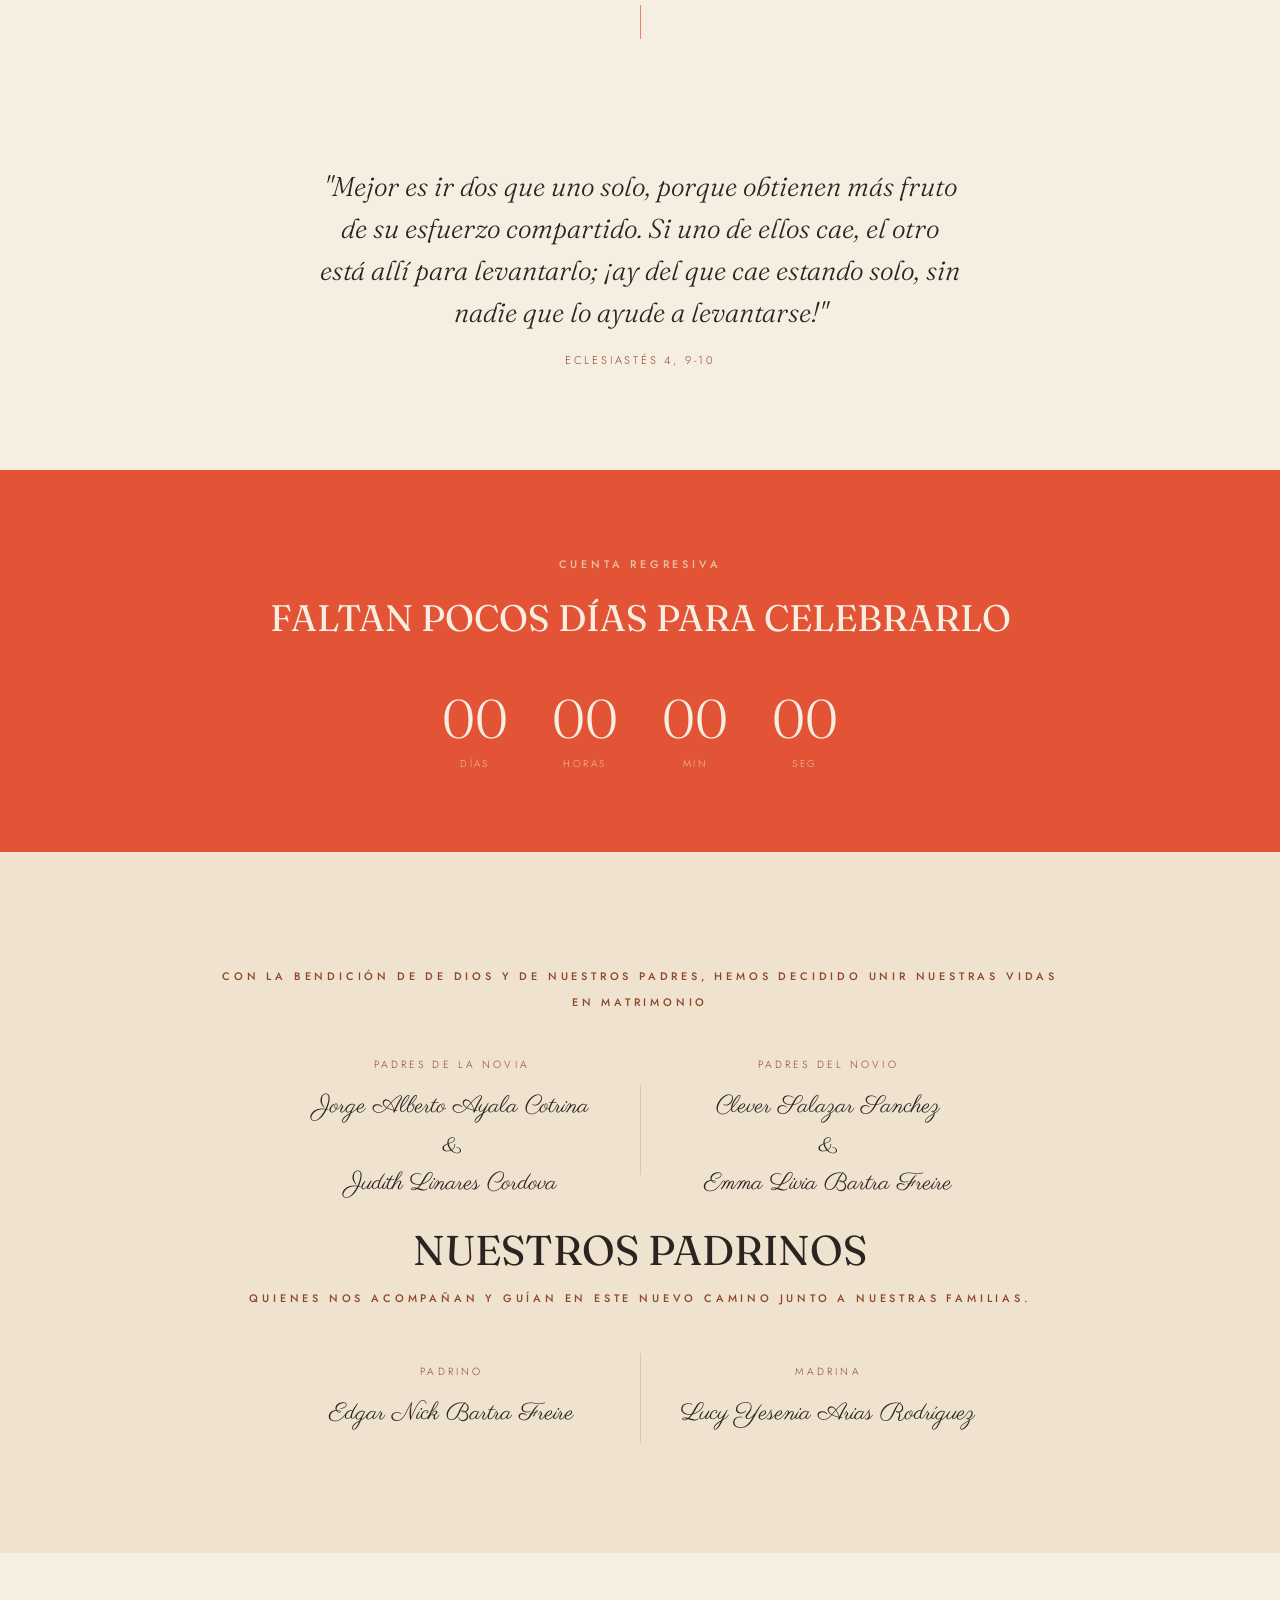
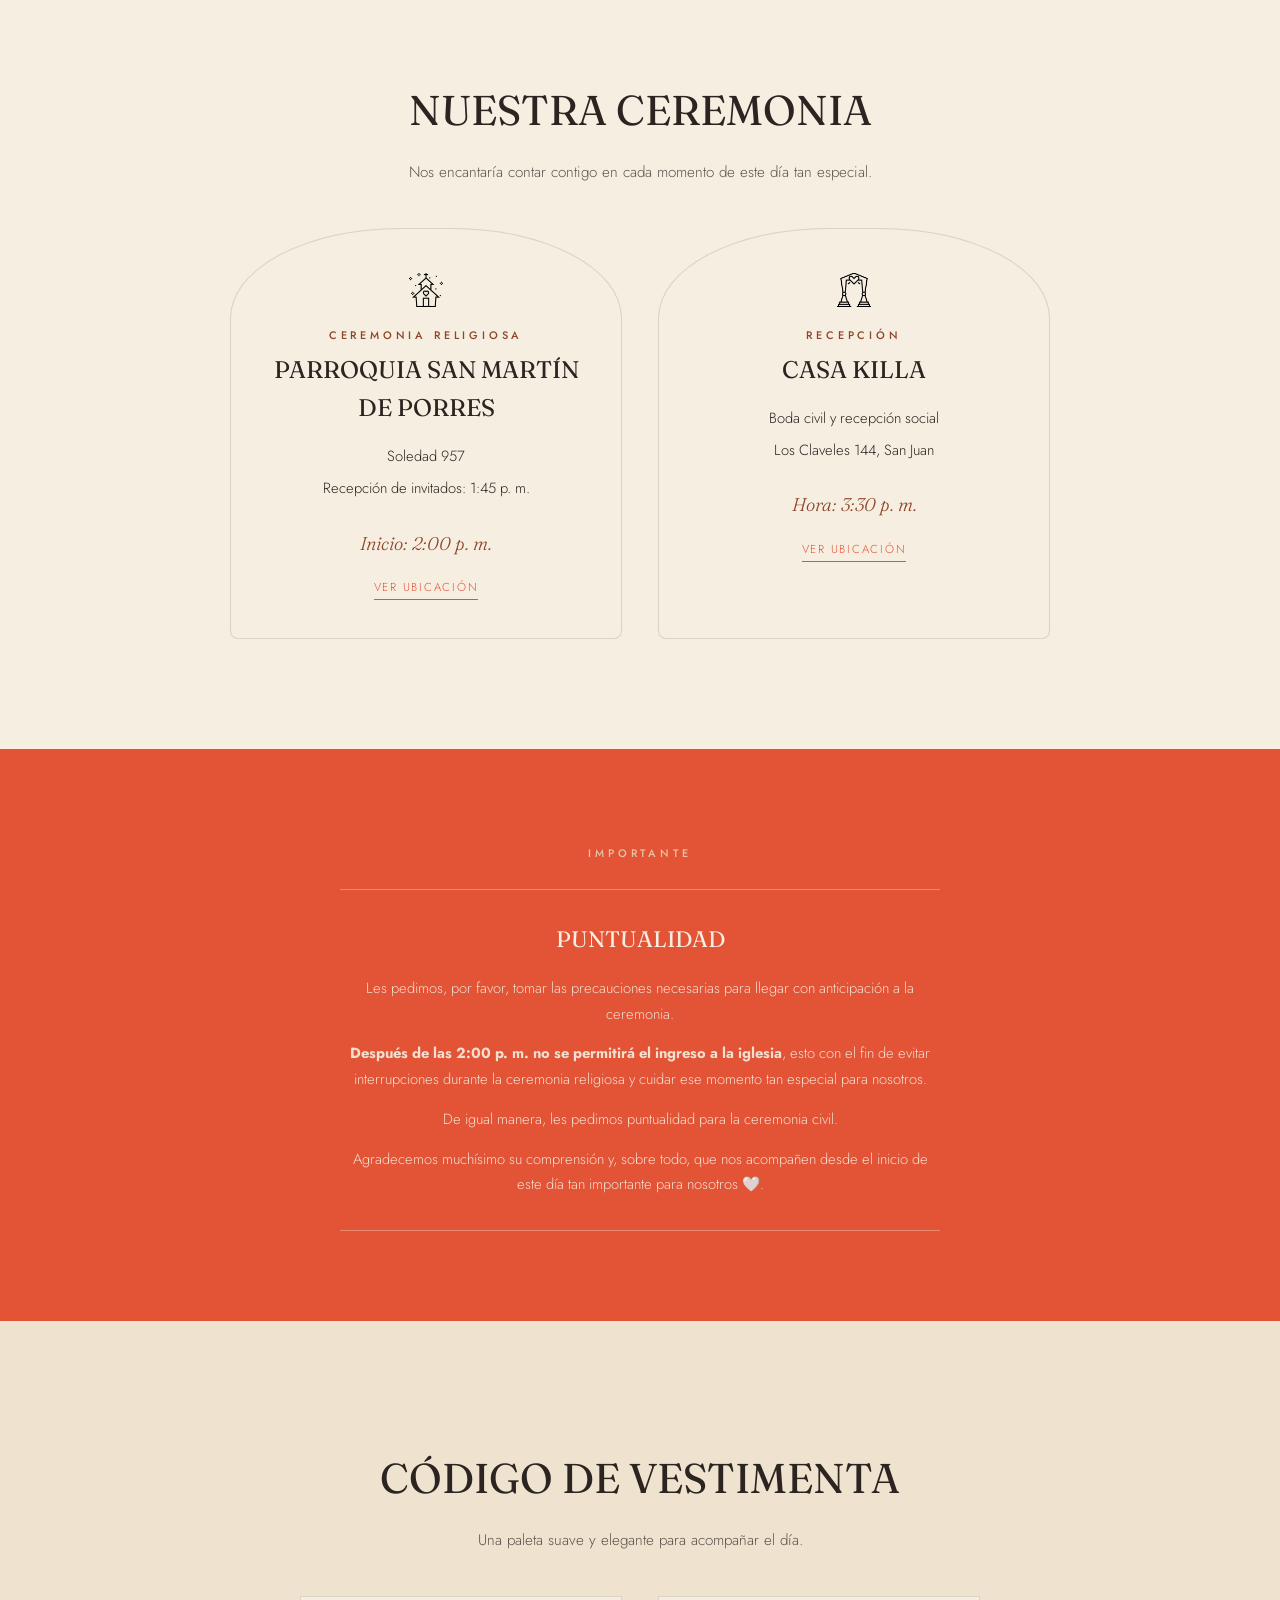
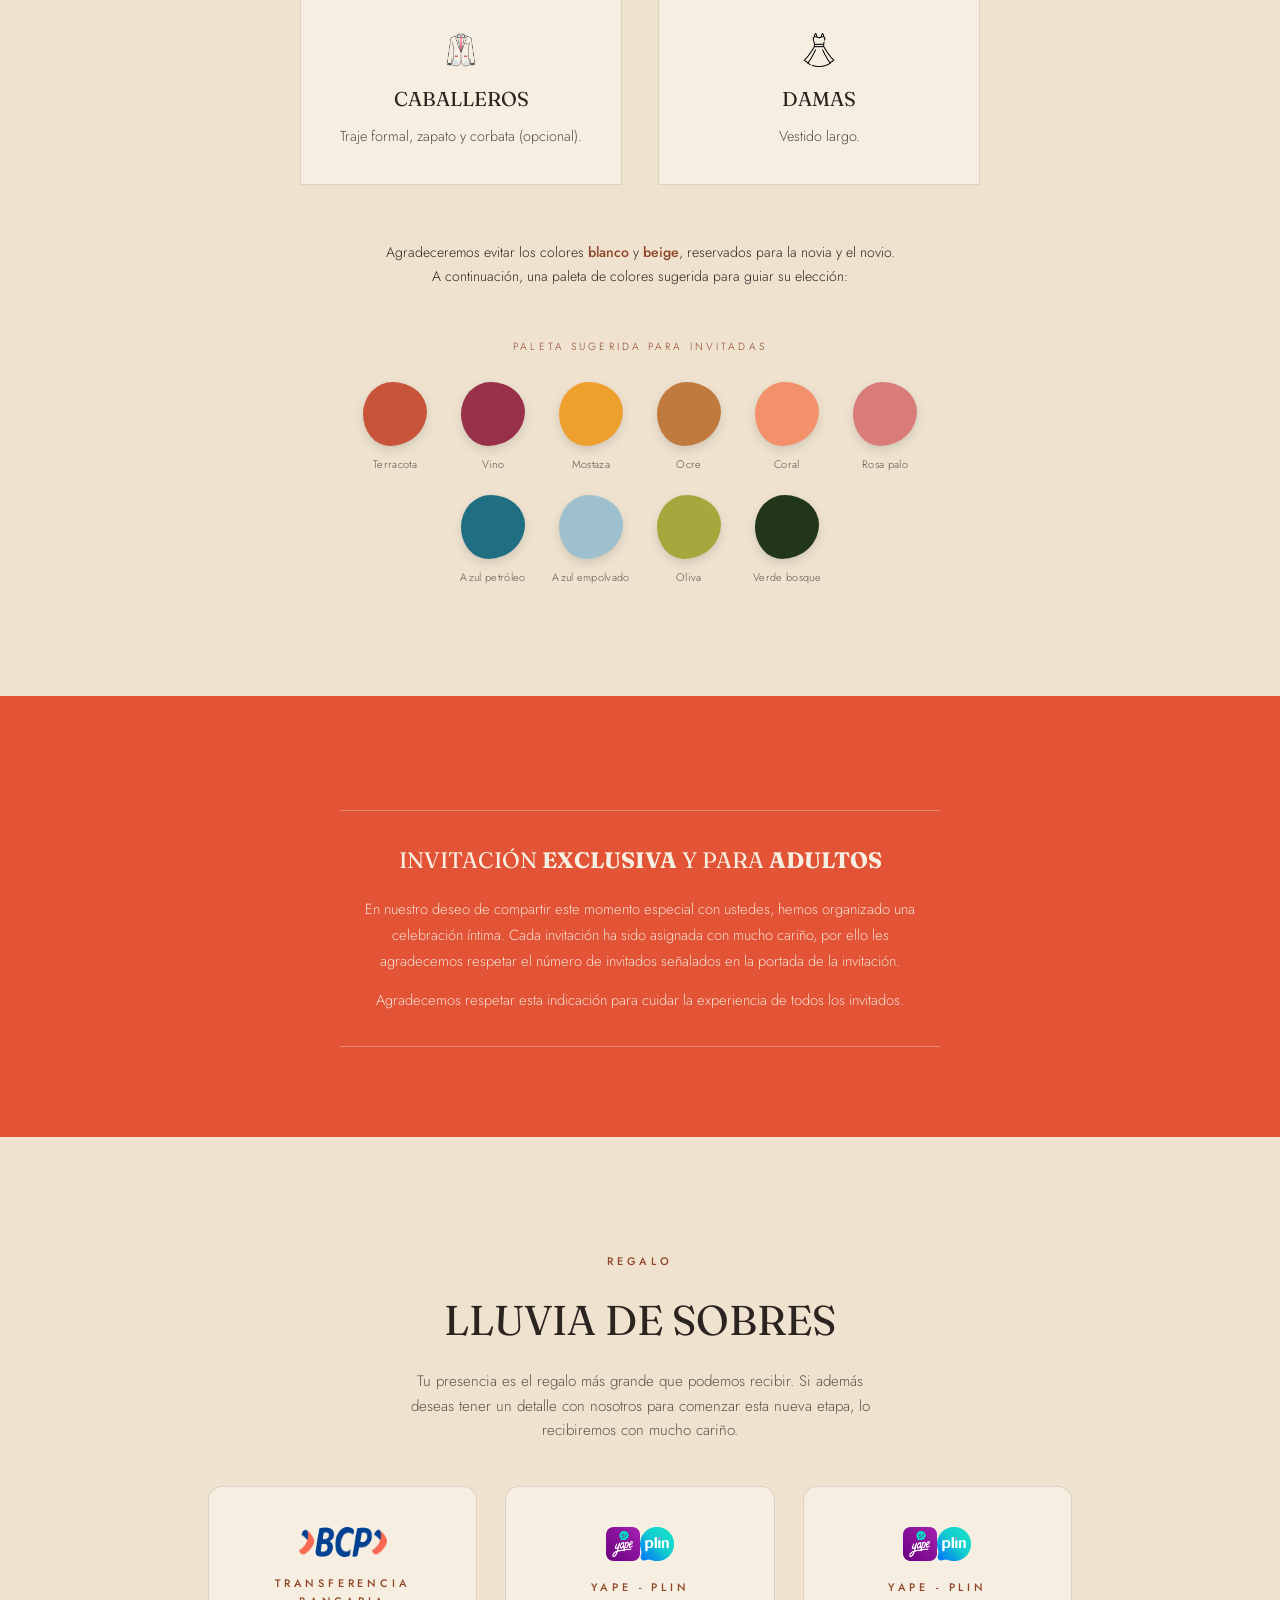
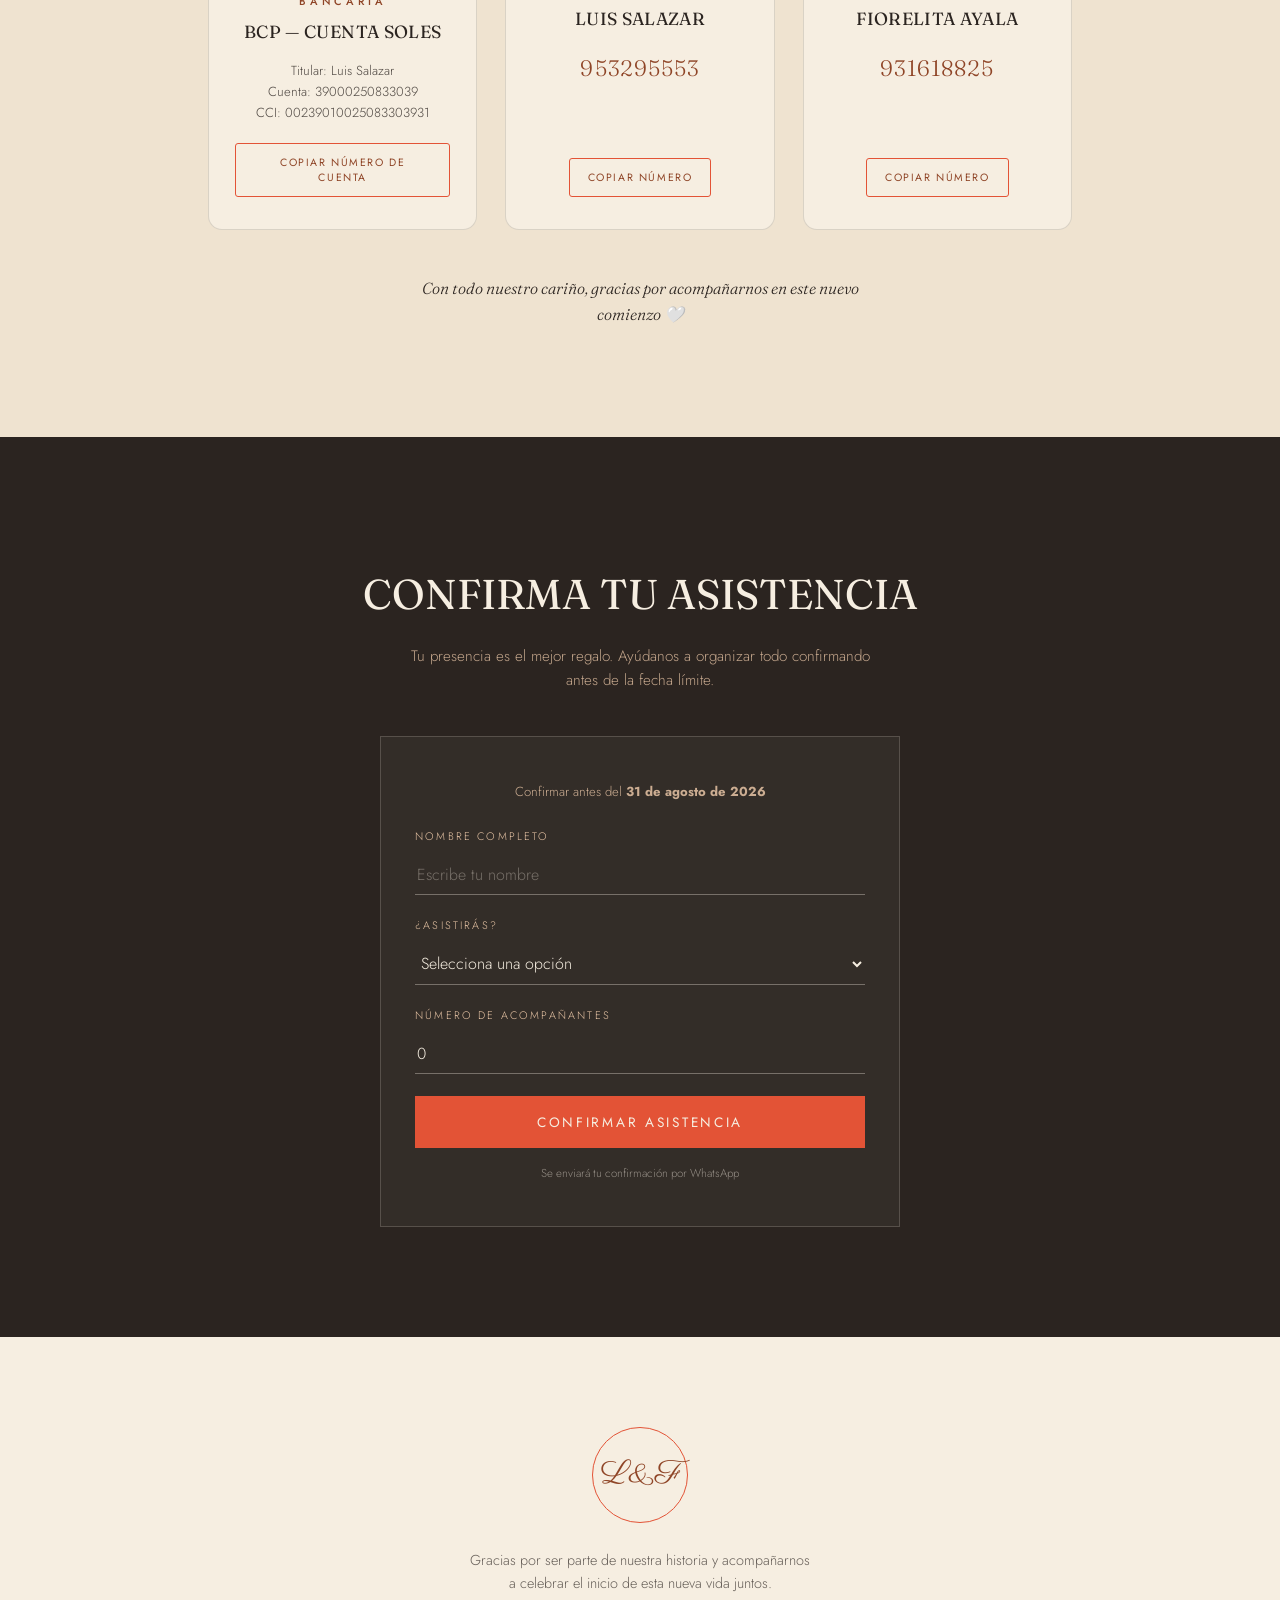
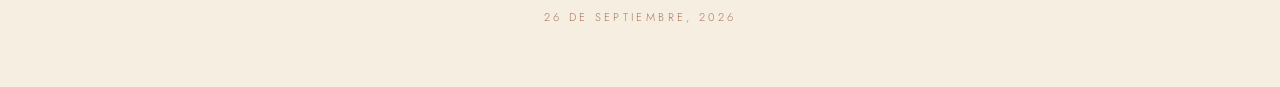
==== commit 306e8dd5: "inclusión de invitacion para adultos" ====
--- a/main.html
+++ b/main.html
@@ -203,7 +203,7 @@
 <section class="important-section reveal">
   <div class="wrap">
     <div class="important-card">
-      <h3>Invitación exclusiva</h3>
+      <h3>Invitación <strong>exclusiva</strong> y para <strong>adultos</strong></h3>
       <p>En nuestro deseo de compartir este momento especial con ustedes, hemos organizado una celebración íntima. Cada invitación ha sido asignada con mucho cariño, por ello les agradecemos respetar el número de invitados señalados en la portada de la invitación.</p>
       <p>Agradecemos respetar esta indicación para cuidar la experiencia de todos los invitados.</p>
       </div>
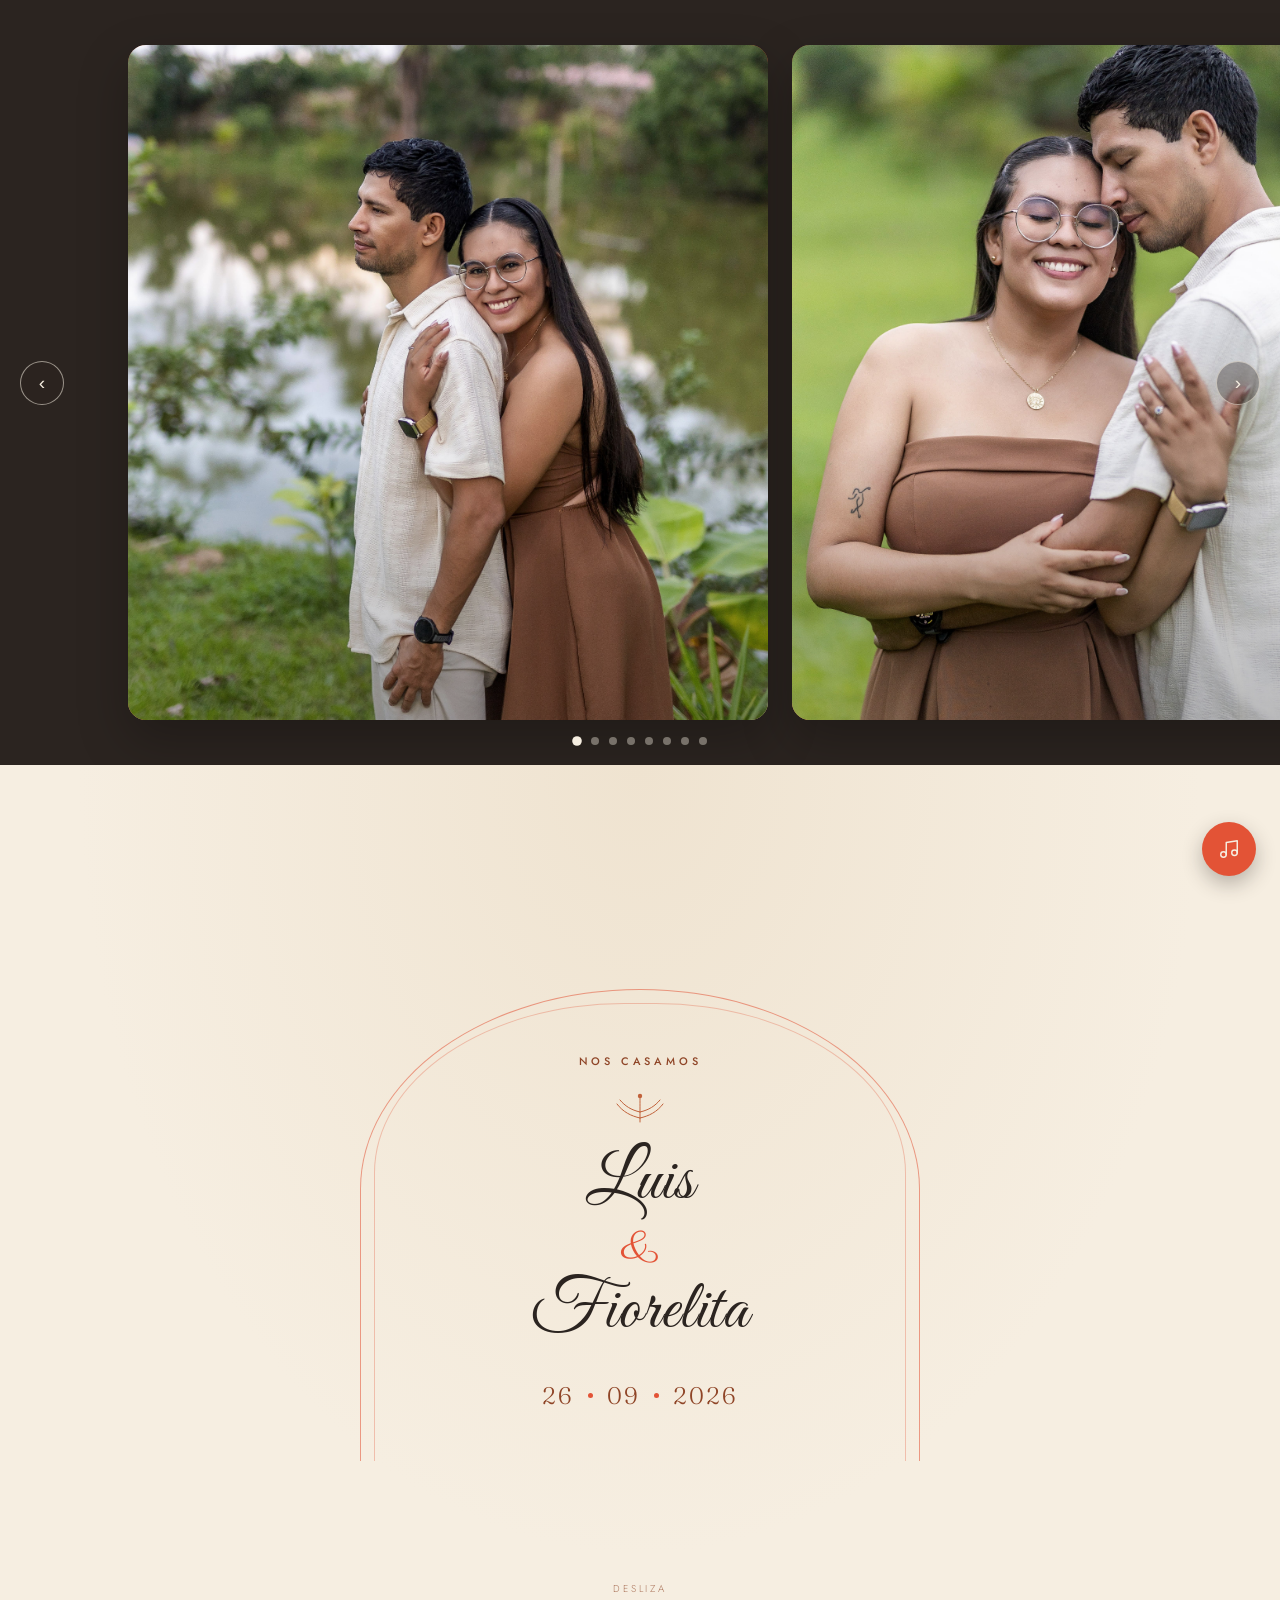
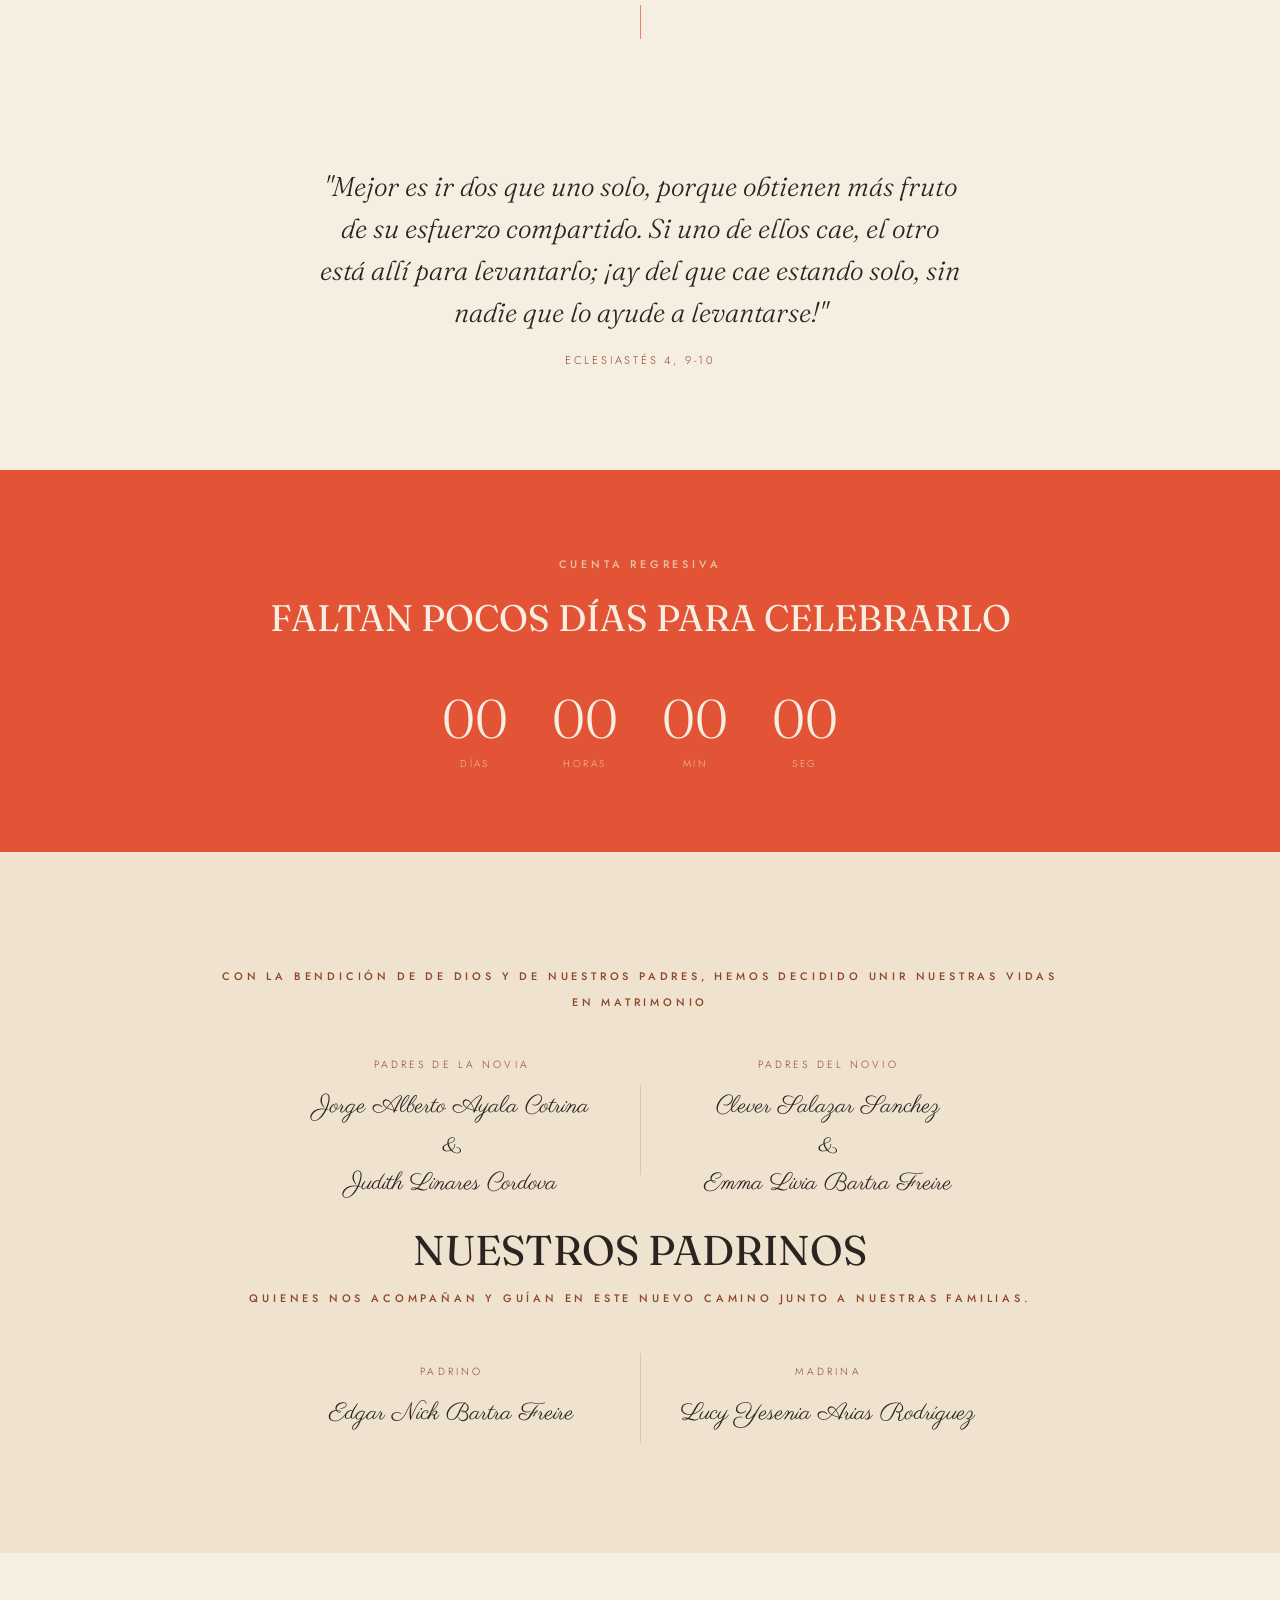
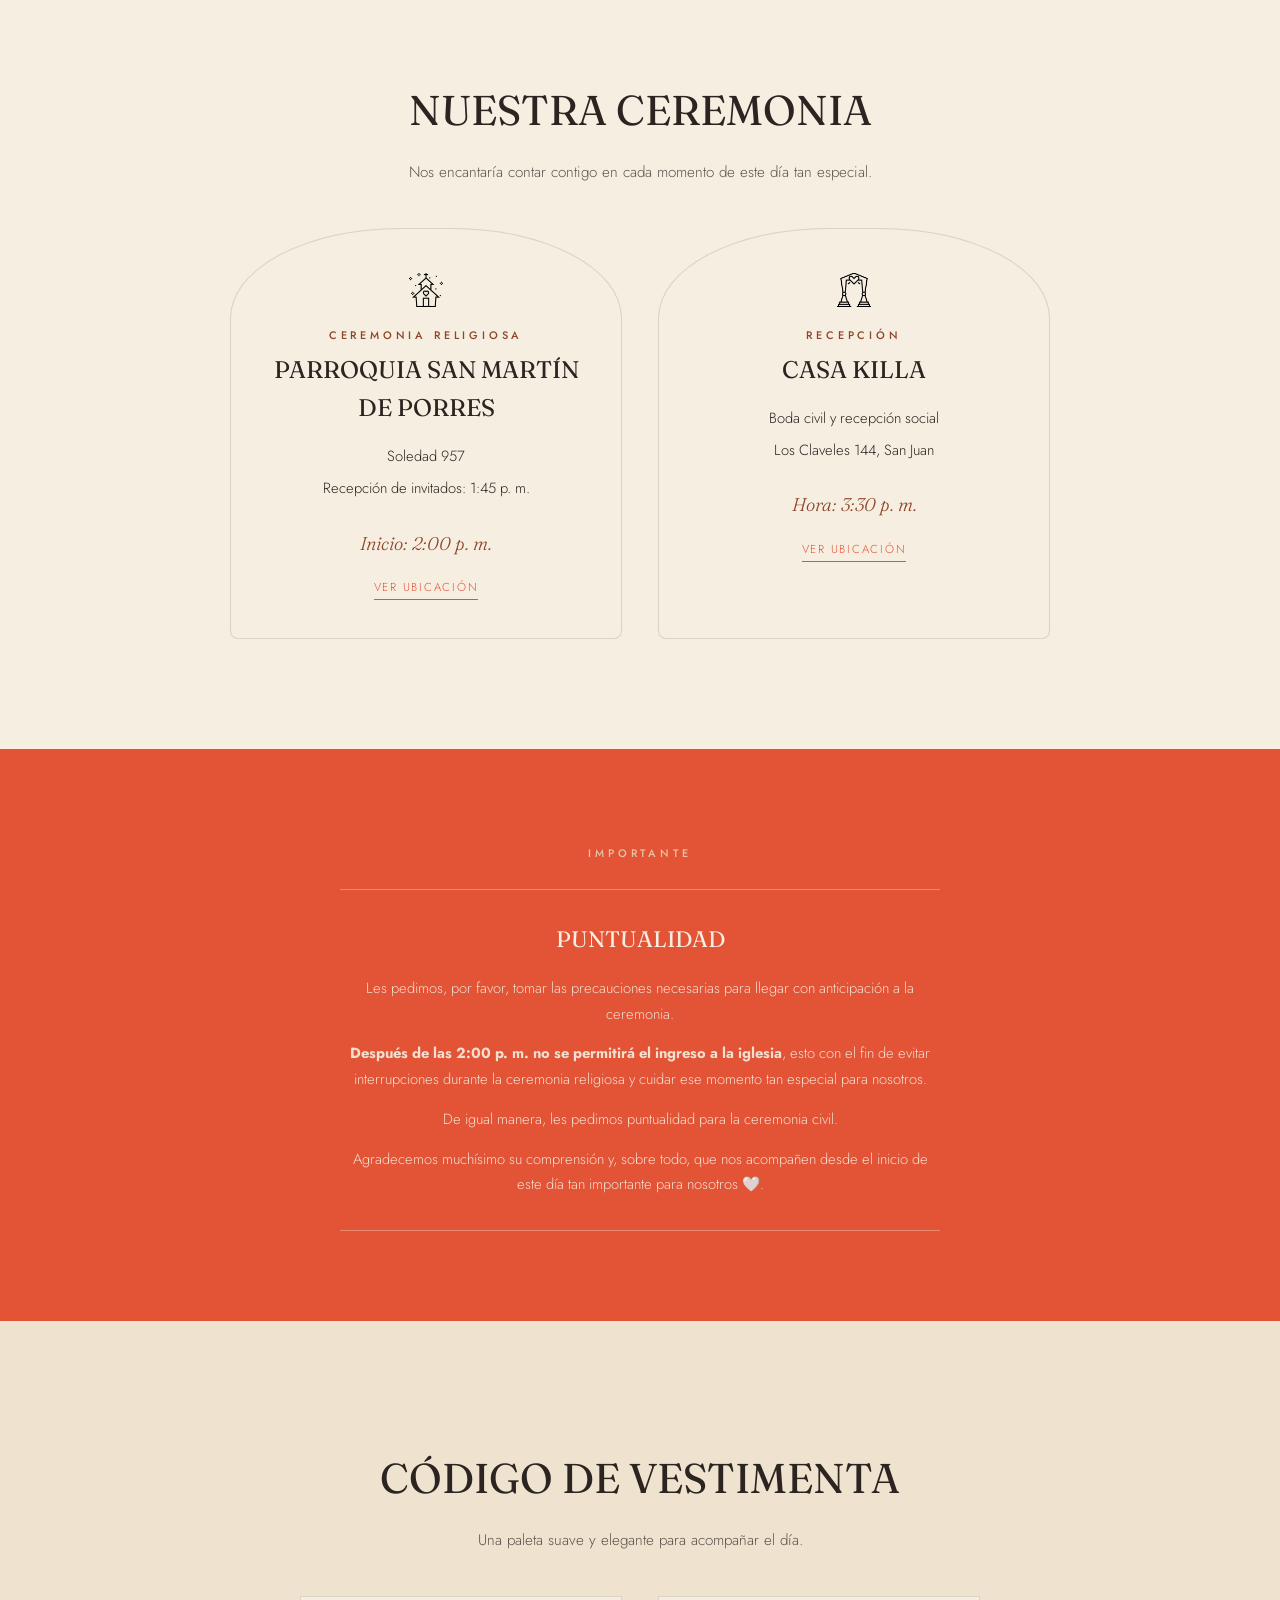
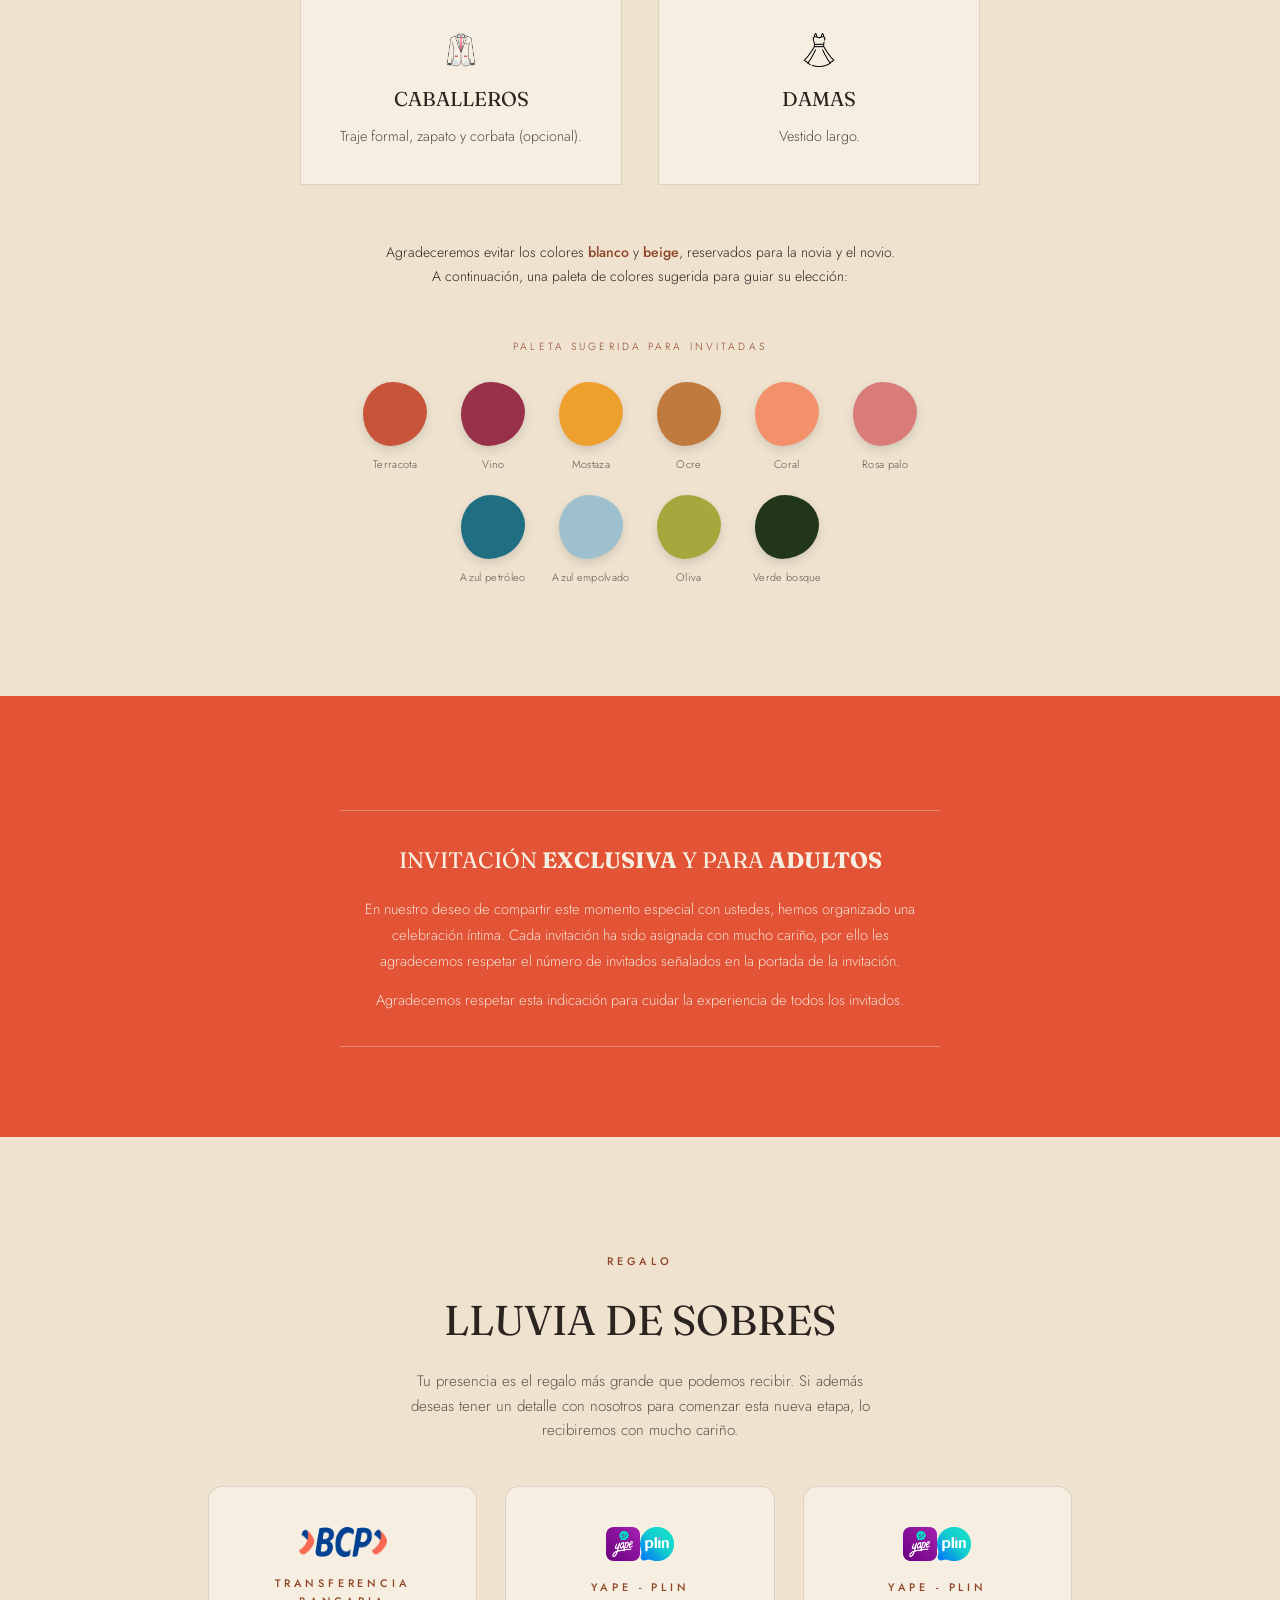
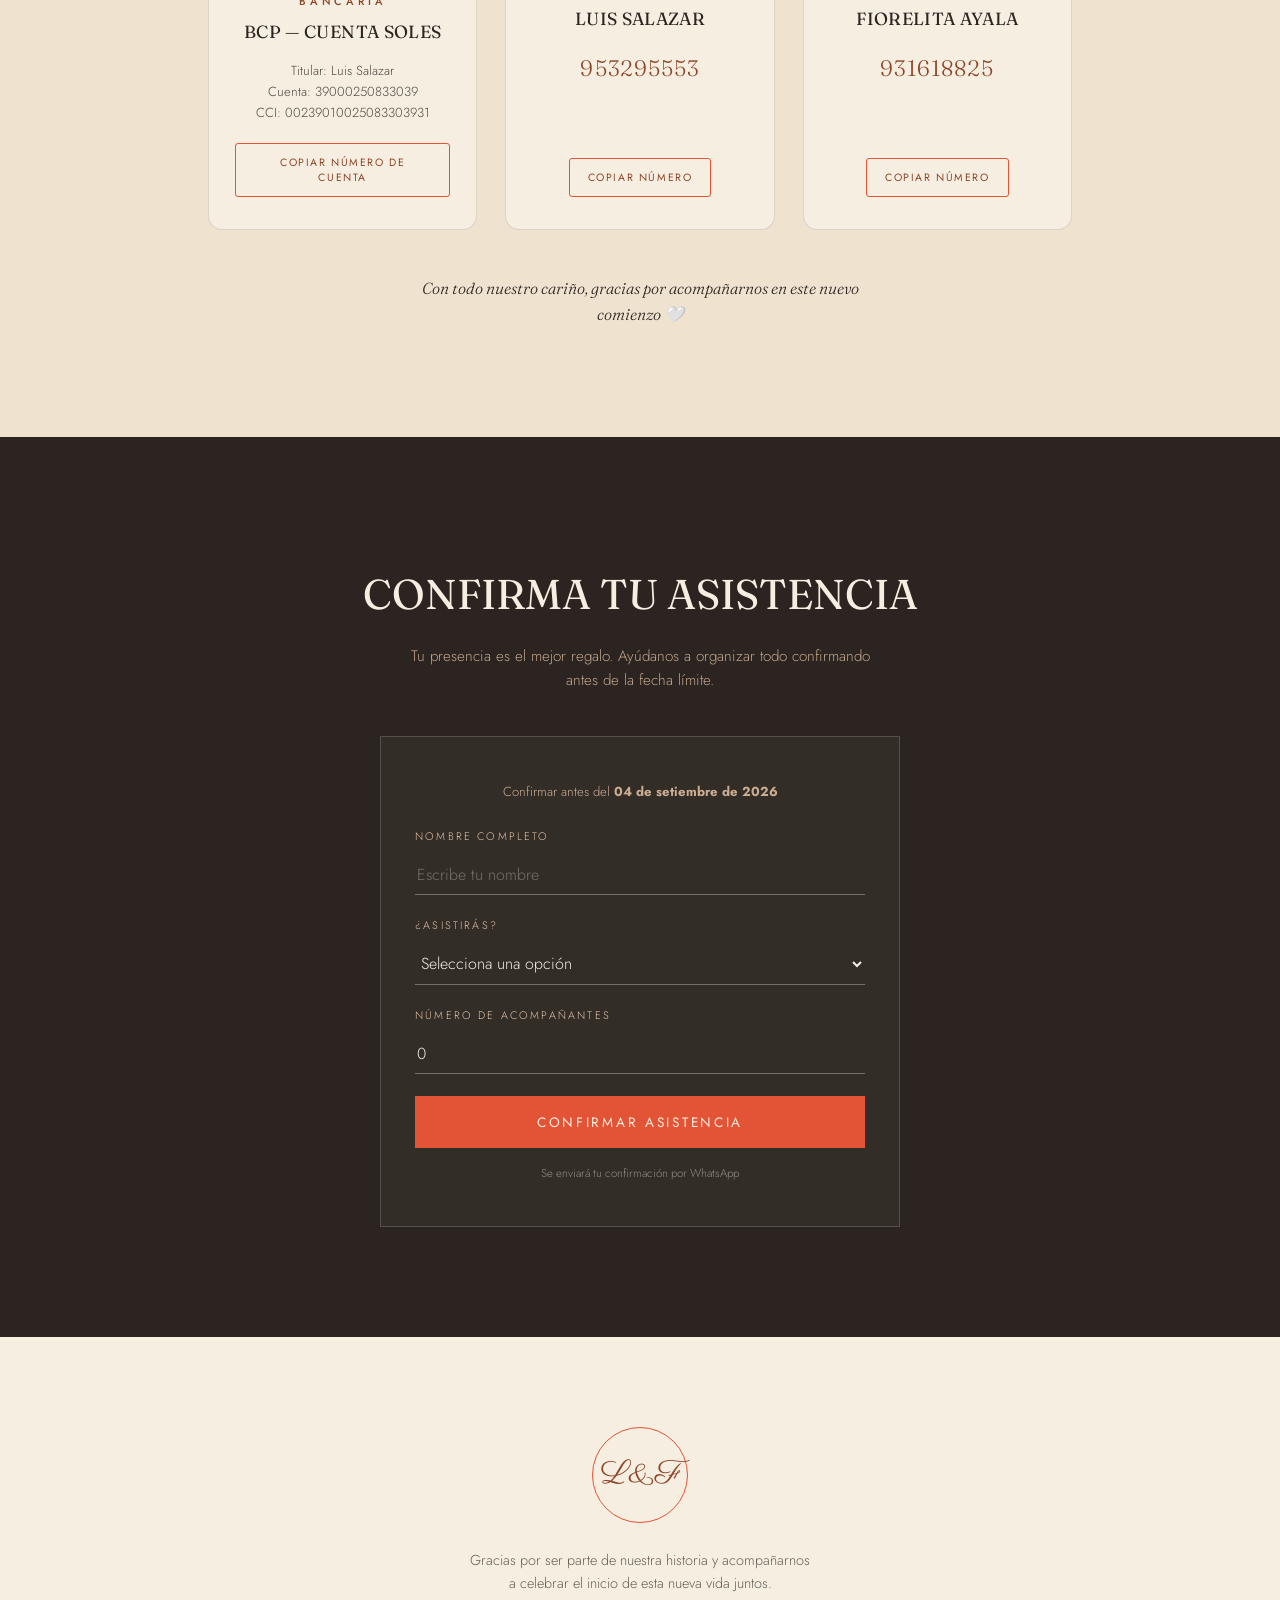
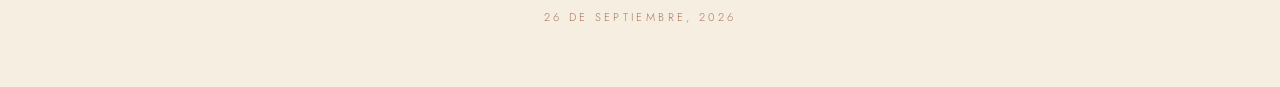
==== commit 4feab0a6: "cambio de fecha de confirmacion" ====
--- a/main.html
+++ b/main.html
@@ -267,7 +267,7 @@
       <p>Tu presencia es el mejor regalo. Ayúdanos a organizar todo confirmando antes de la fecha límite.</p>
     </div>
     <form class="rsvp-card reveal" onsubmit="return enviarConfirmacion(event)">
-      <p class="rsvp-deadline">Confirmar antes del <strong>31 de agosto de 2026</strong></p>
+      <p class="rsvp-deadline">Confirmar antes del <strong>04 de setiembre de 2026</strong></p>
       <div class="field">
         <label for="nombre">Nombre completo</label>
         <input type="text" id="nombre" placeholder="Escribe tu nombre" required>
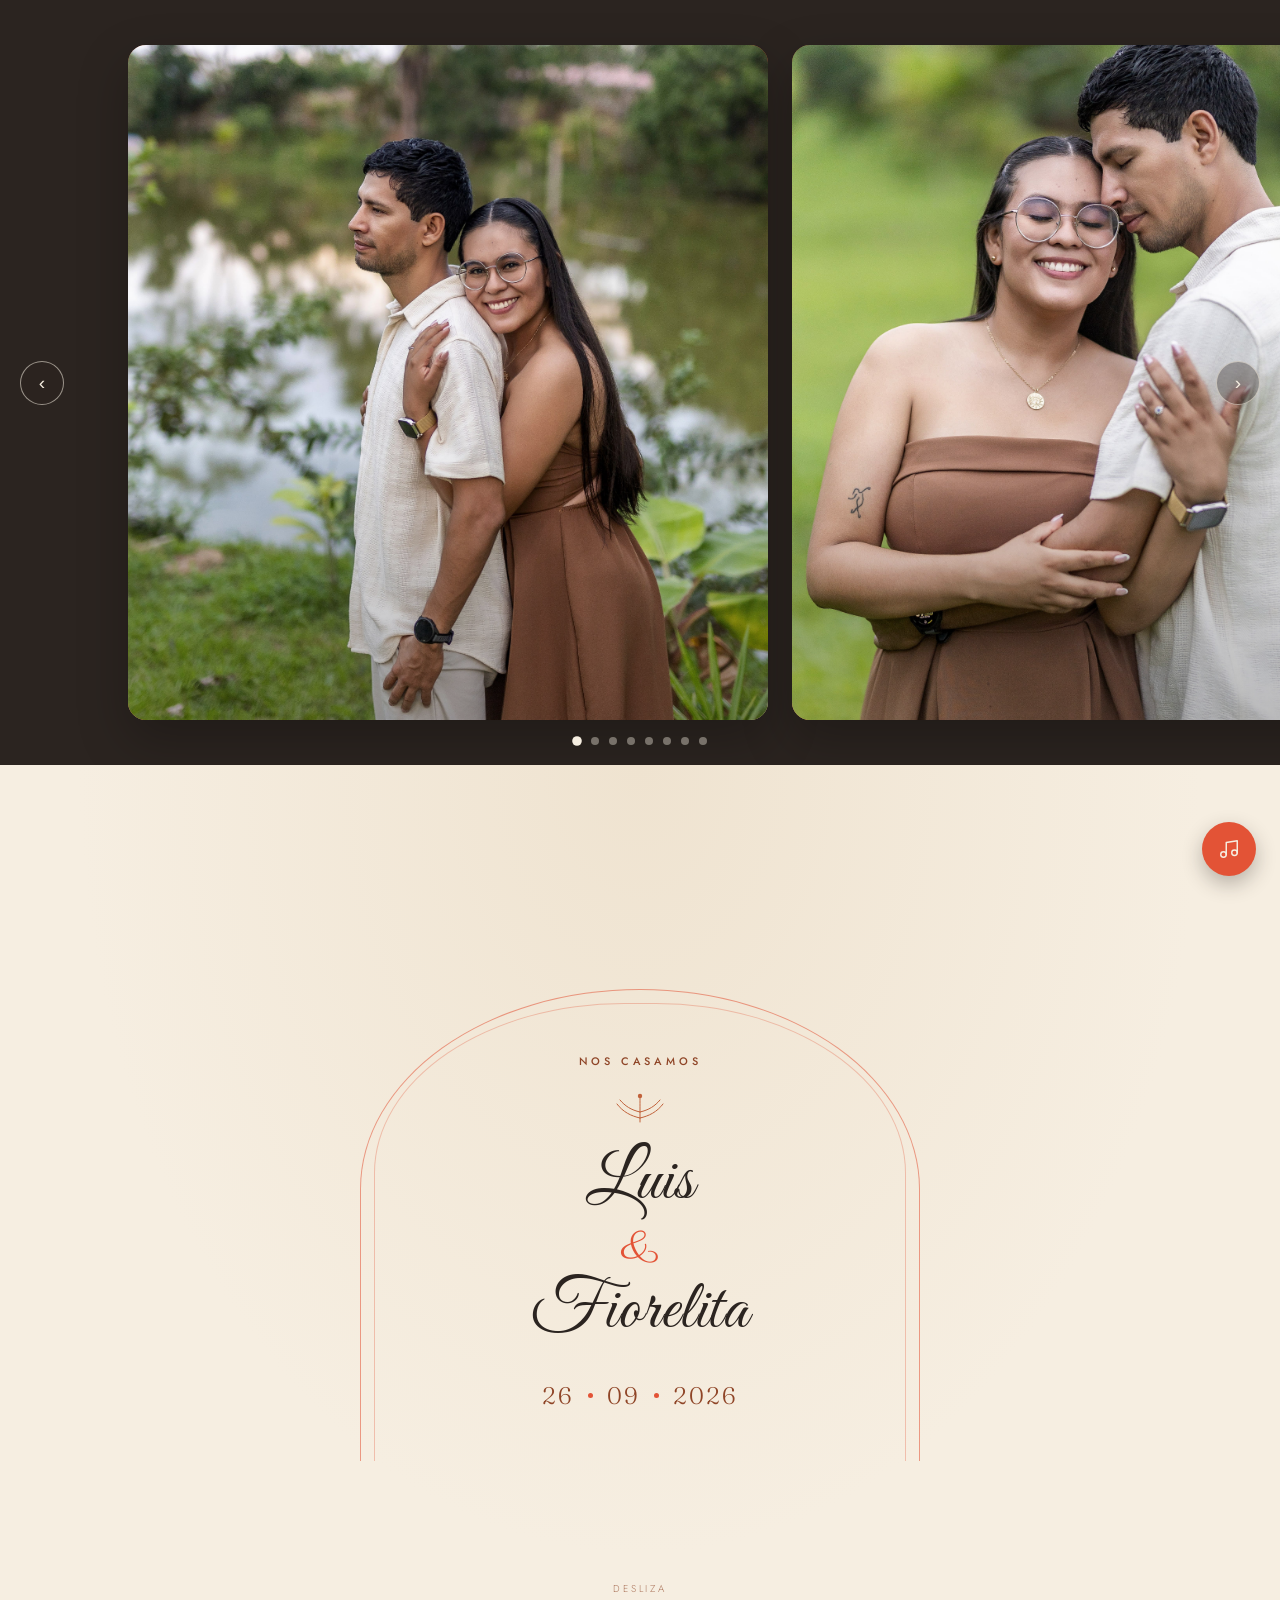
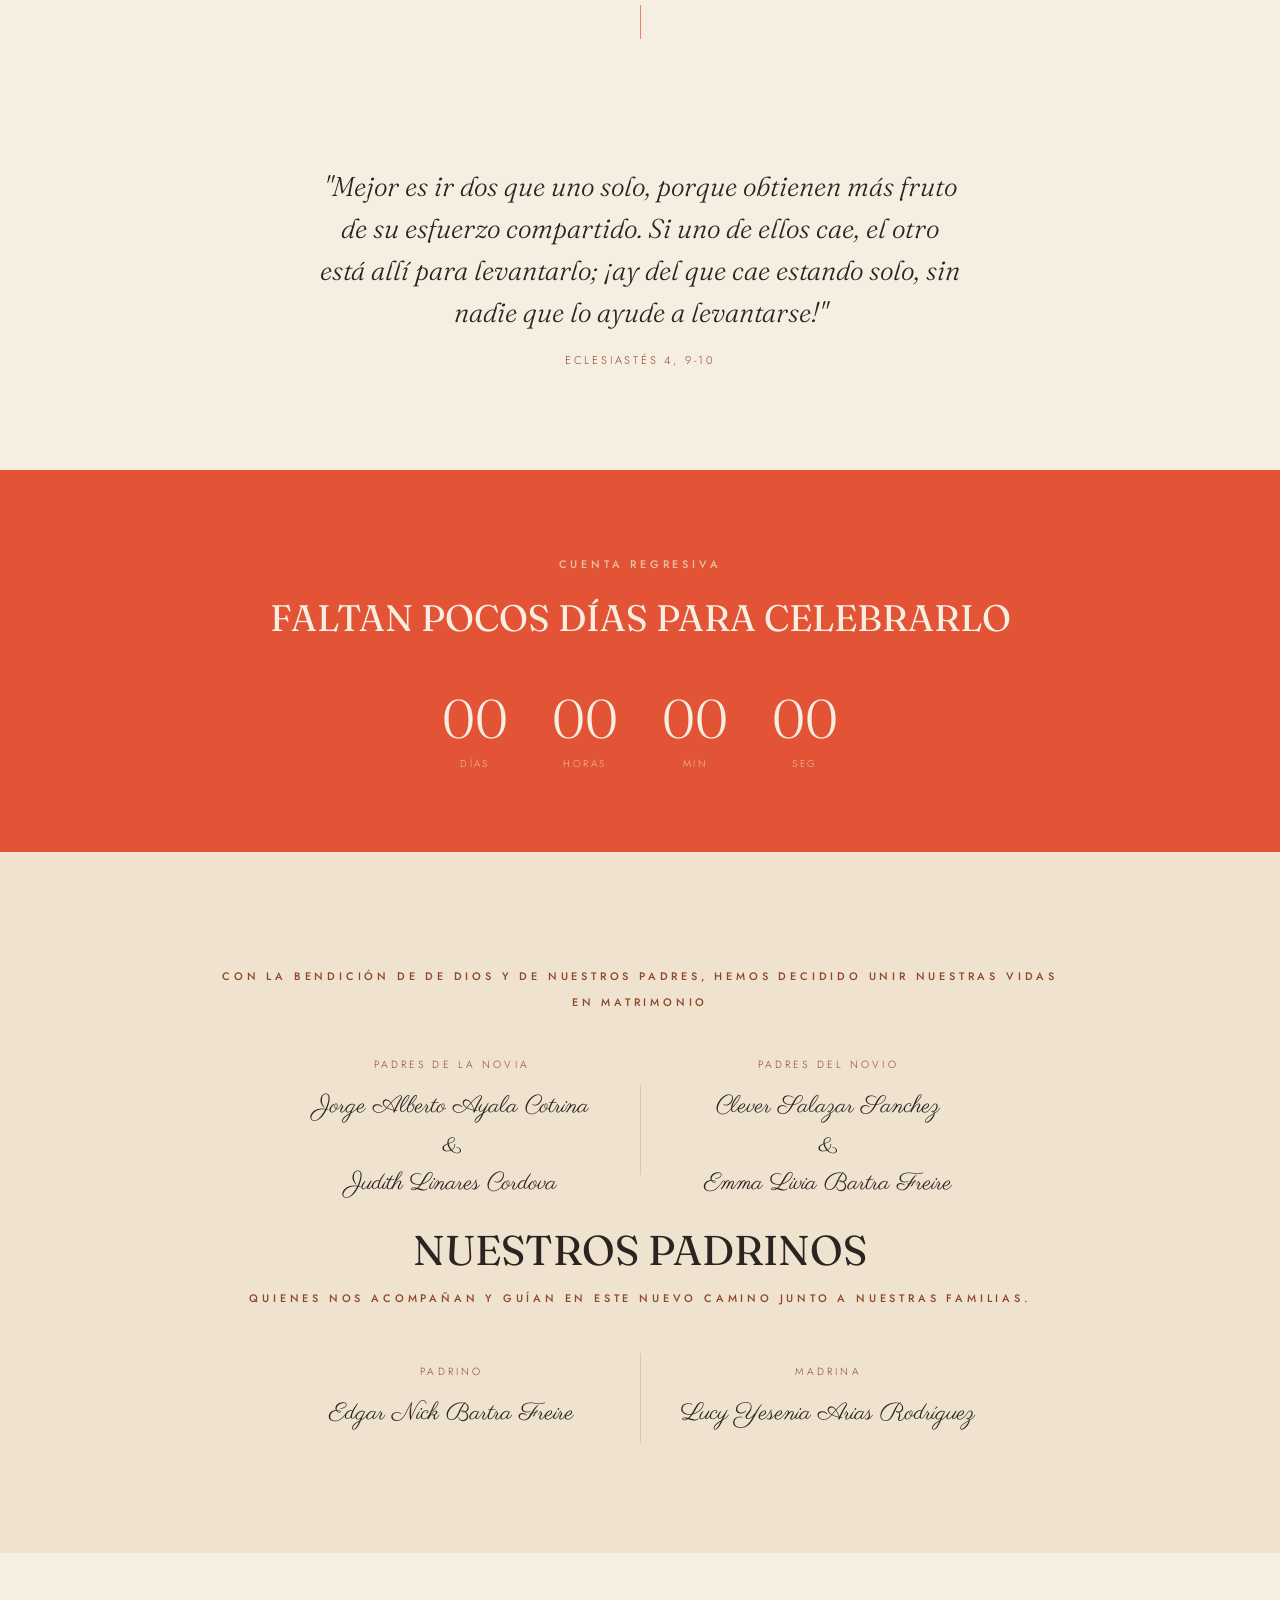
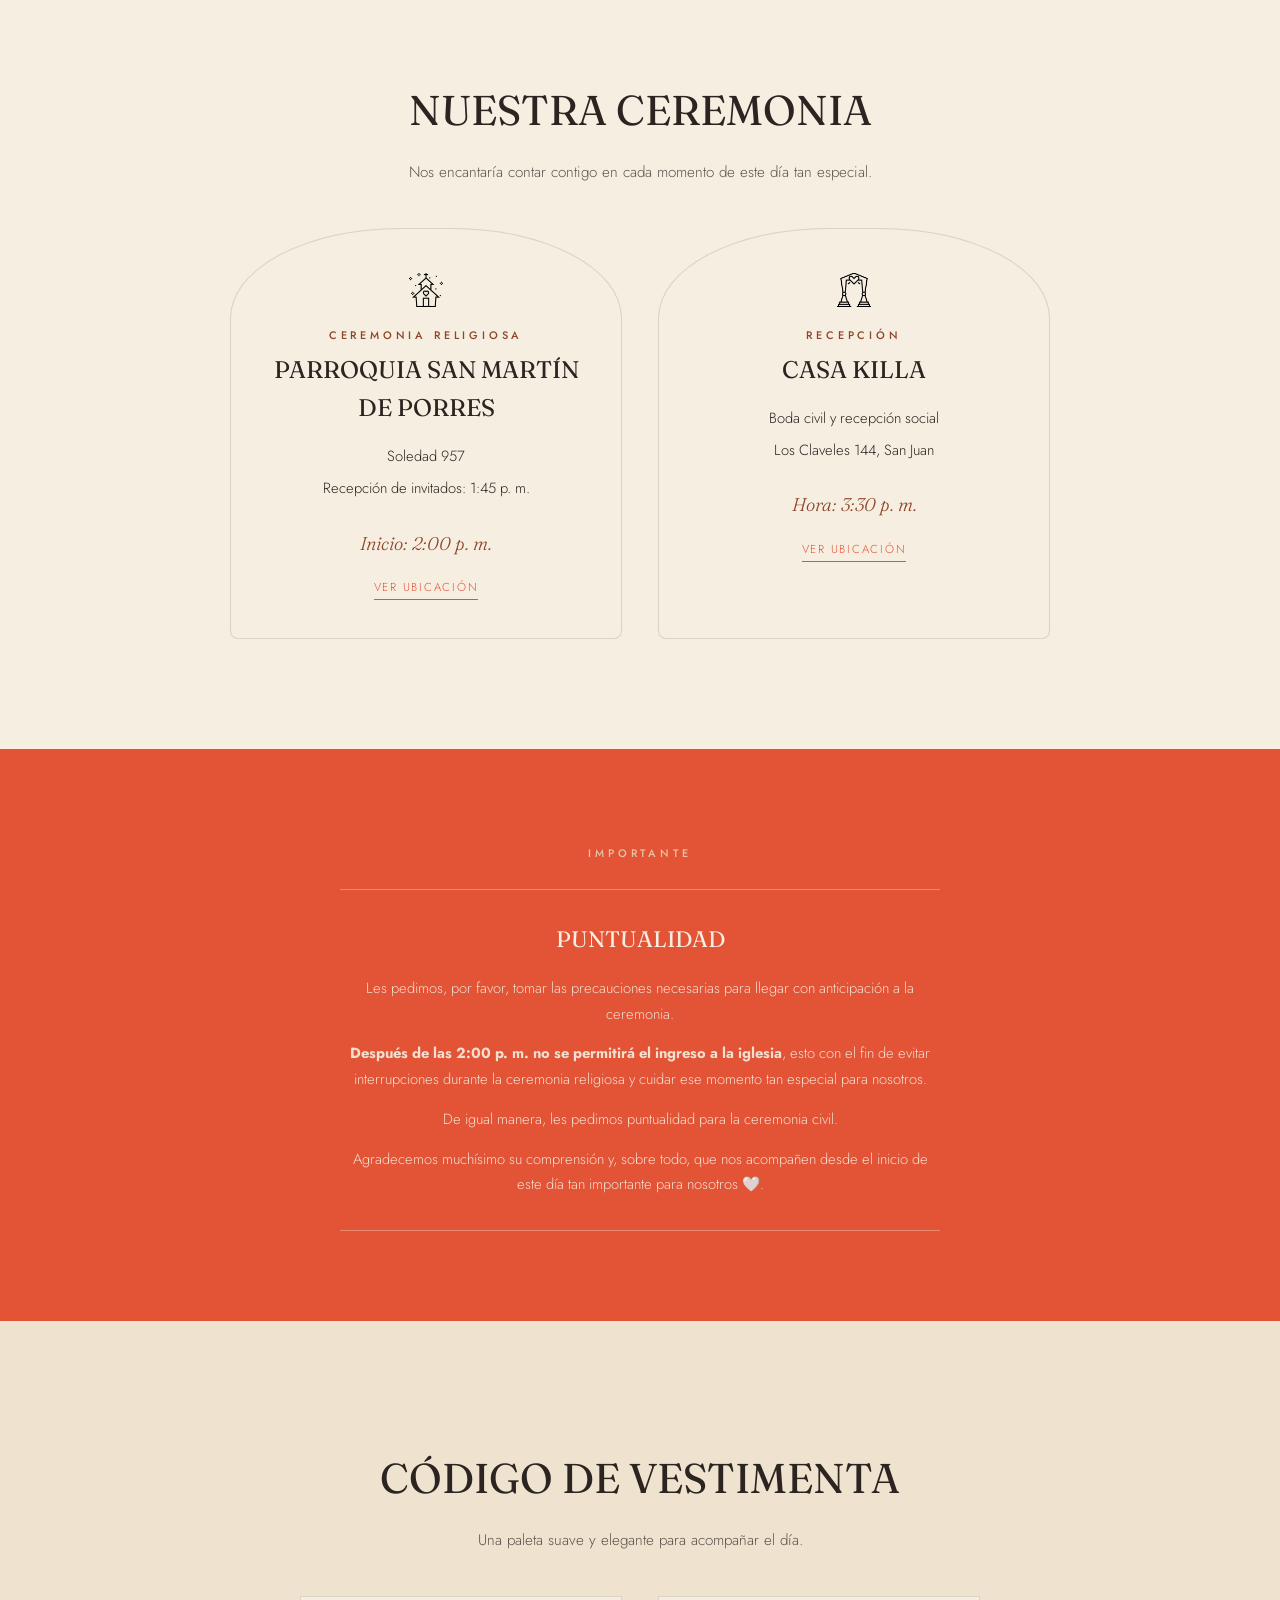
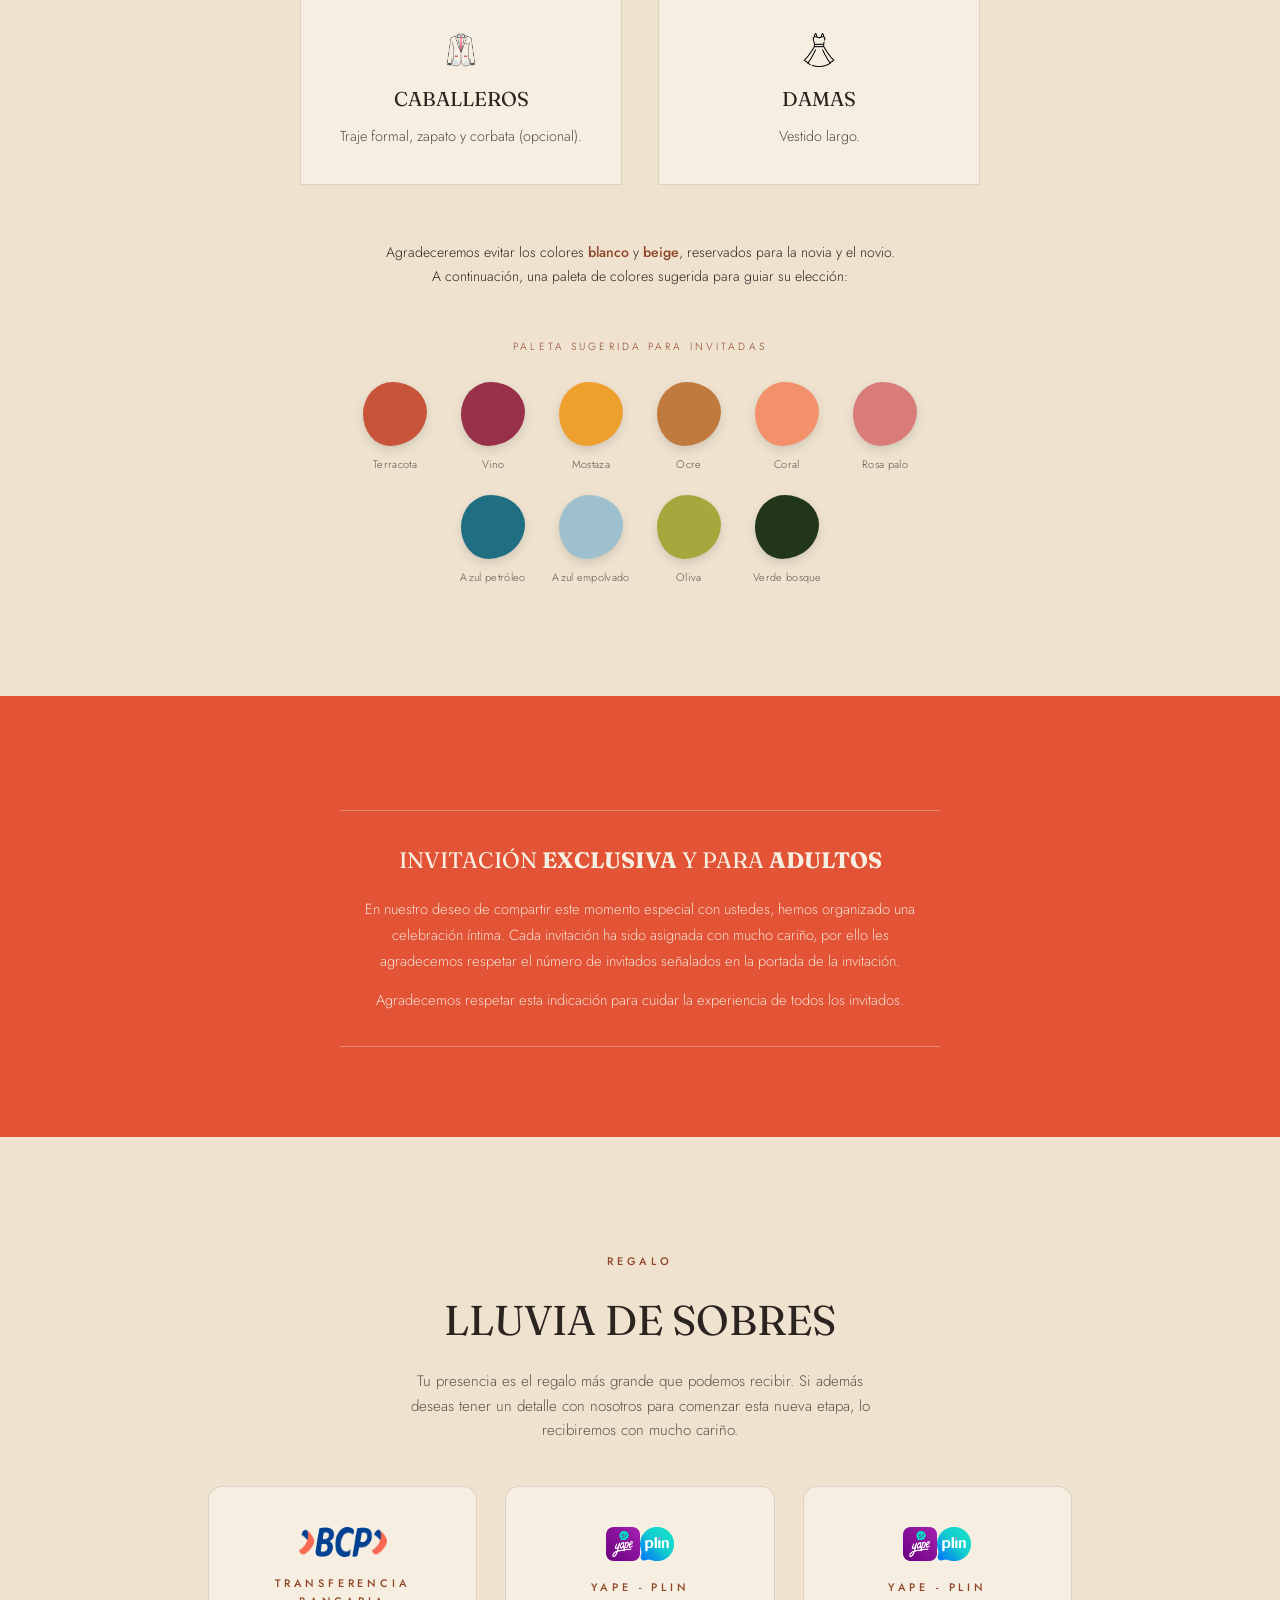
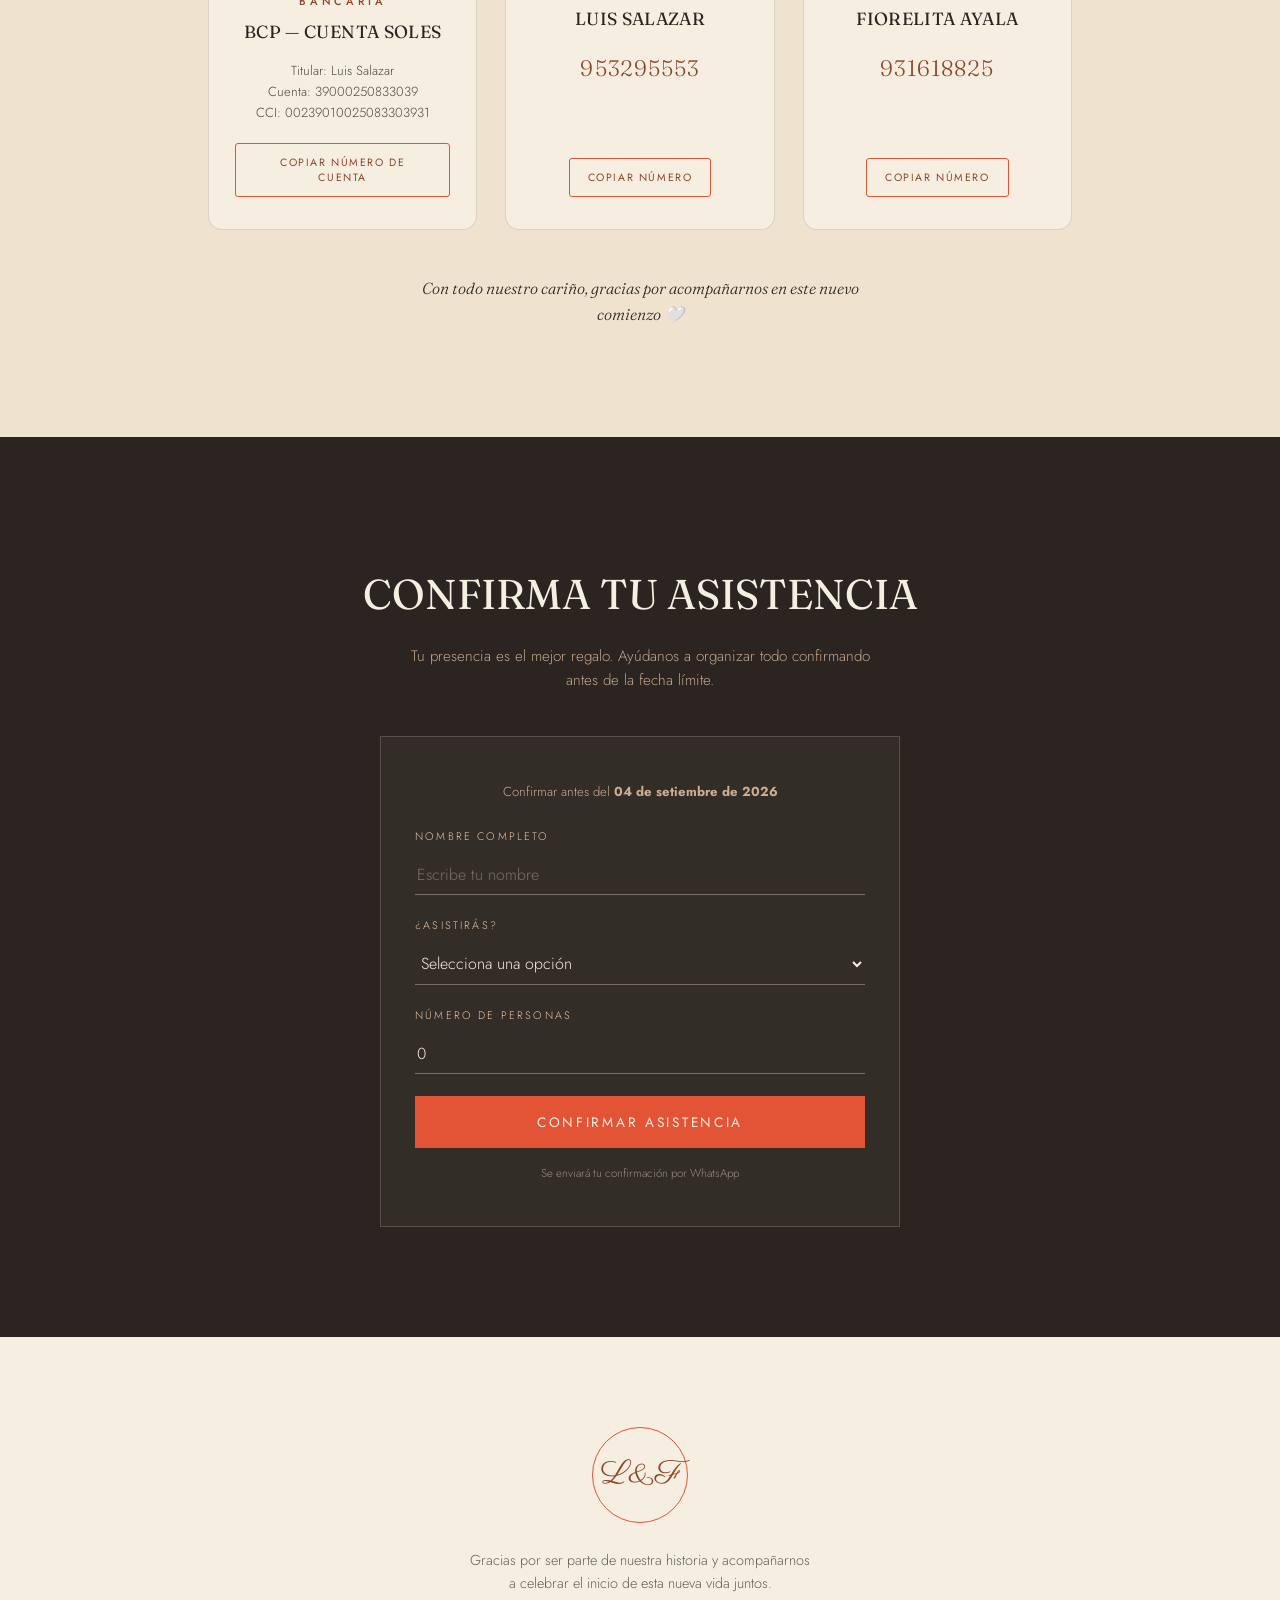
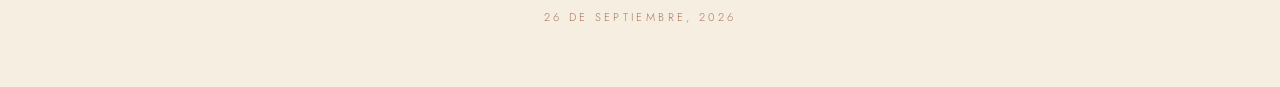
==== commit c699fa9d: "cambio de denominacion de acompañantes a personas" ====
--- a/main.html
+++ b/main.html
@@ -281,7 +281,7 @@
         </select>
       </div>
       <div class="field">
-        <label for="acompanantes">Número de acompañantes</label>
+        <label for="acompanantes">Número de personas</label>
         <input type="number" id="acompanantes" onchange="validar_cupos(this.id)" min="0" placeholder="0" value="0">
       </div>
       <button type="submit" class="btn-confirm">Confirmar asistencia</button>
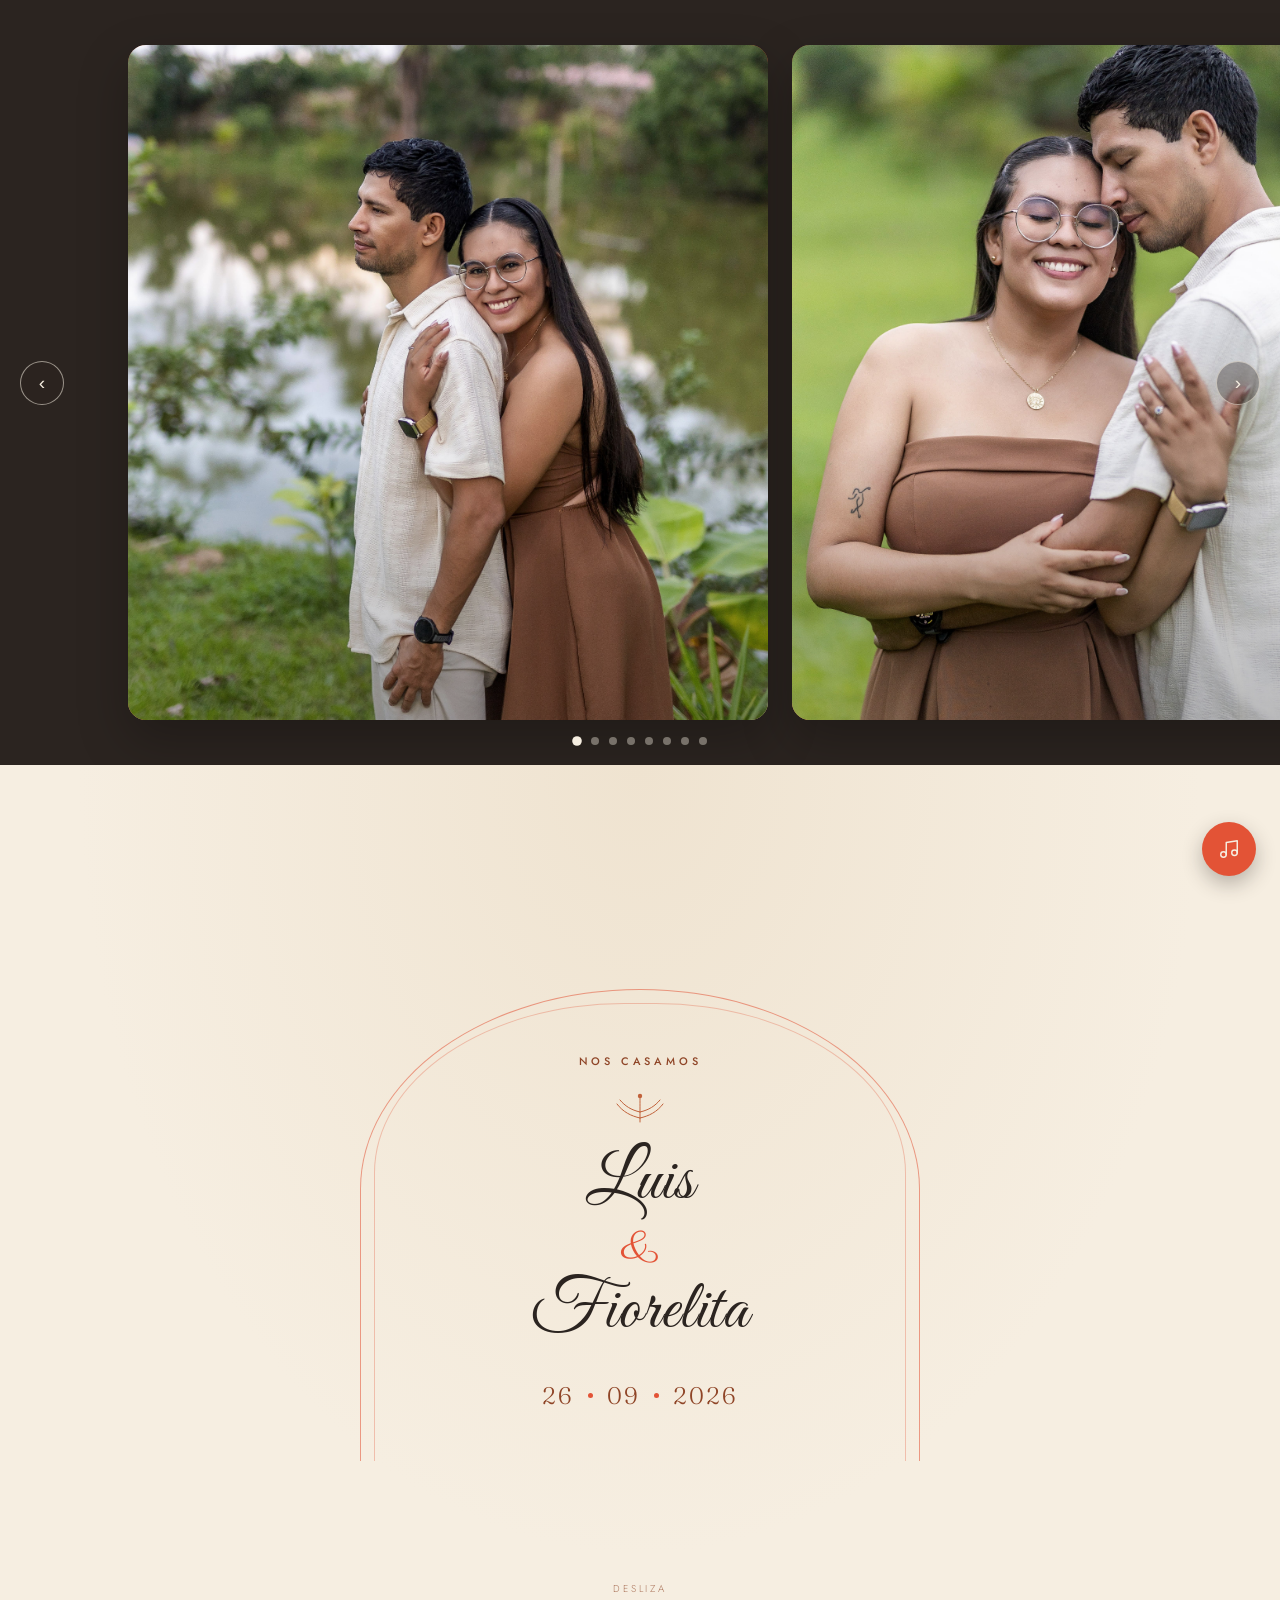
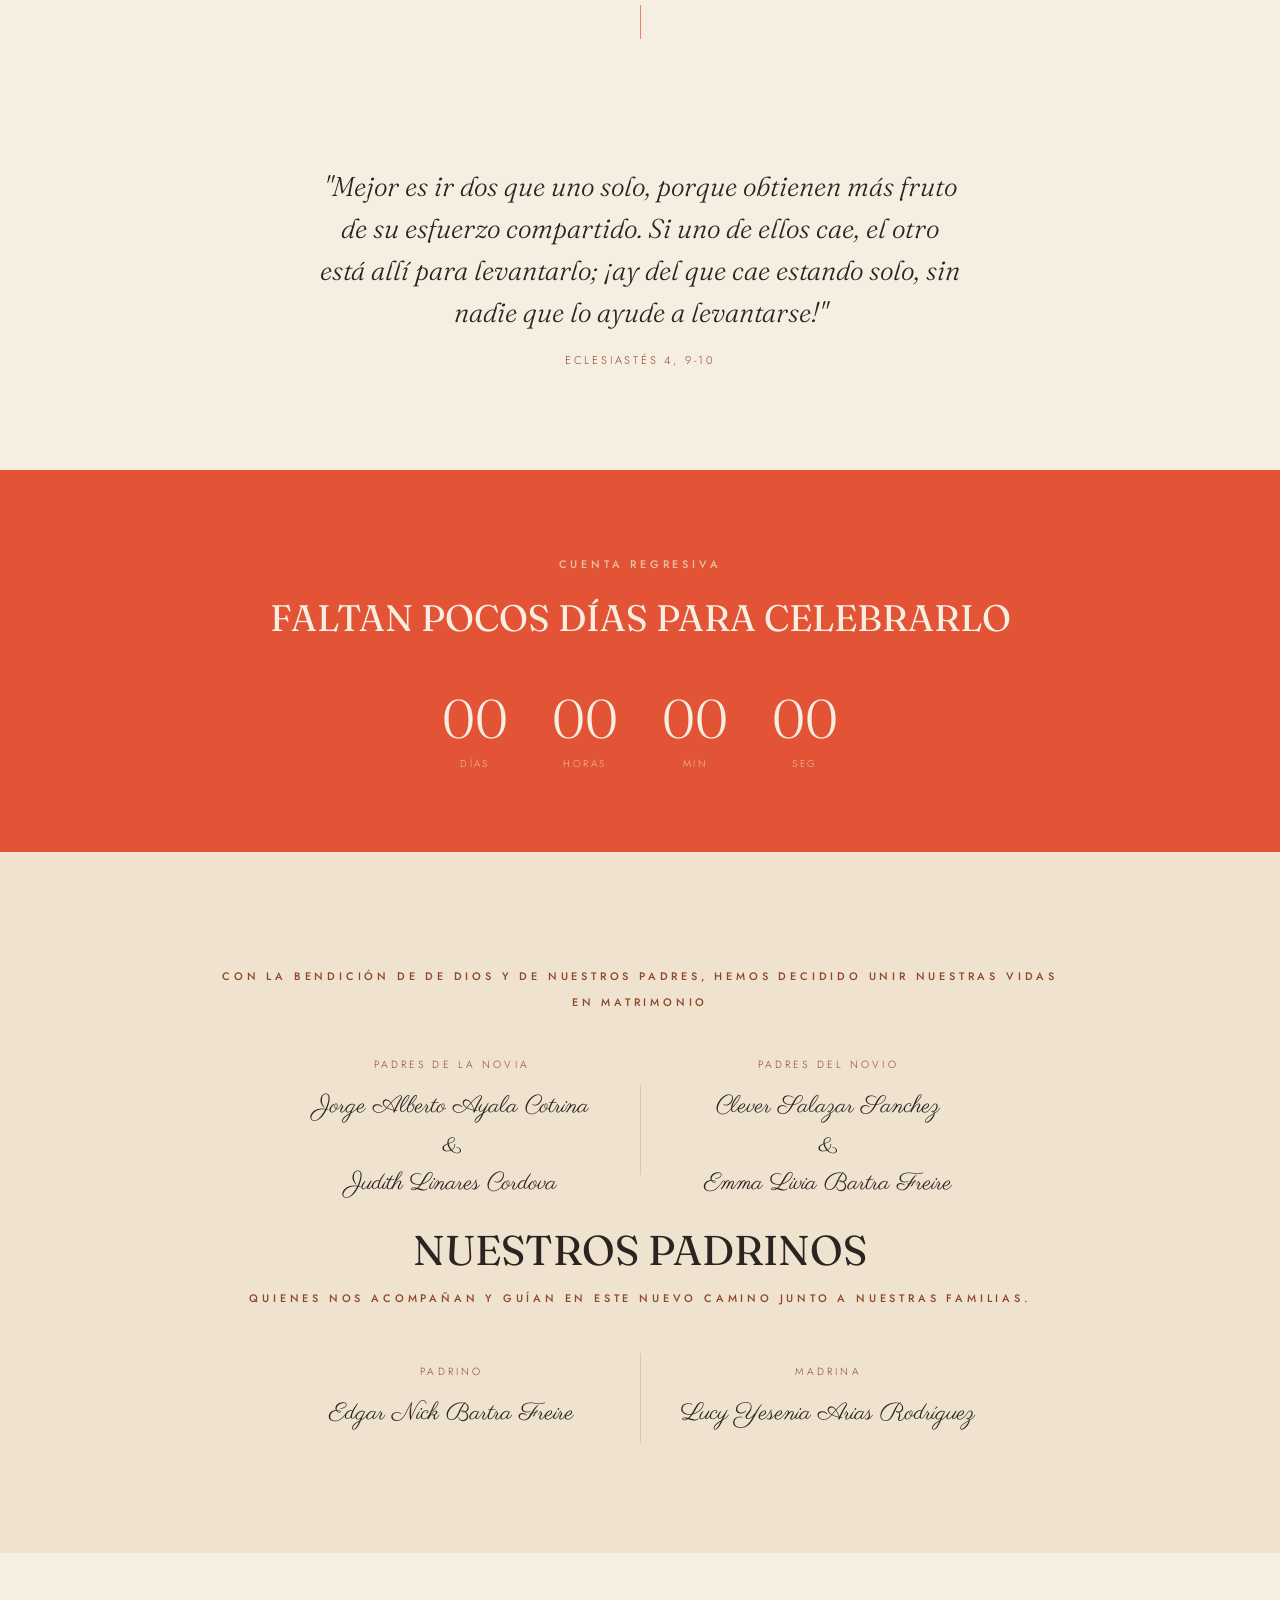
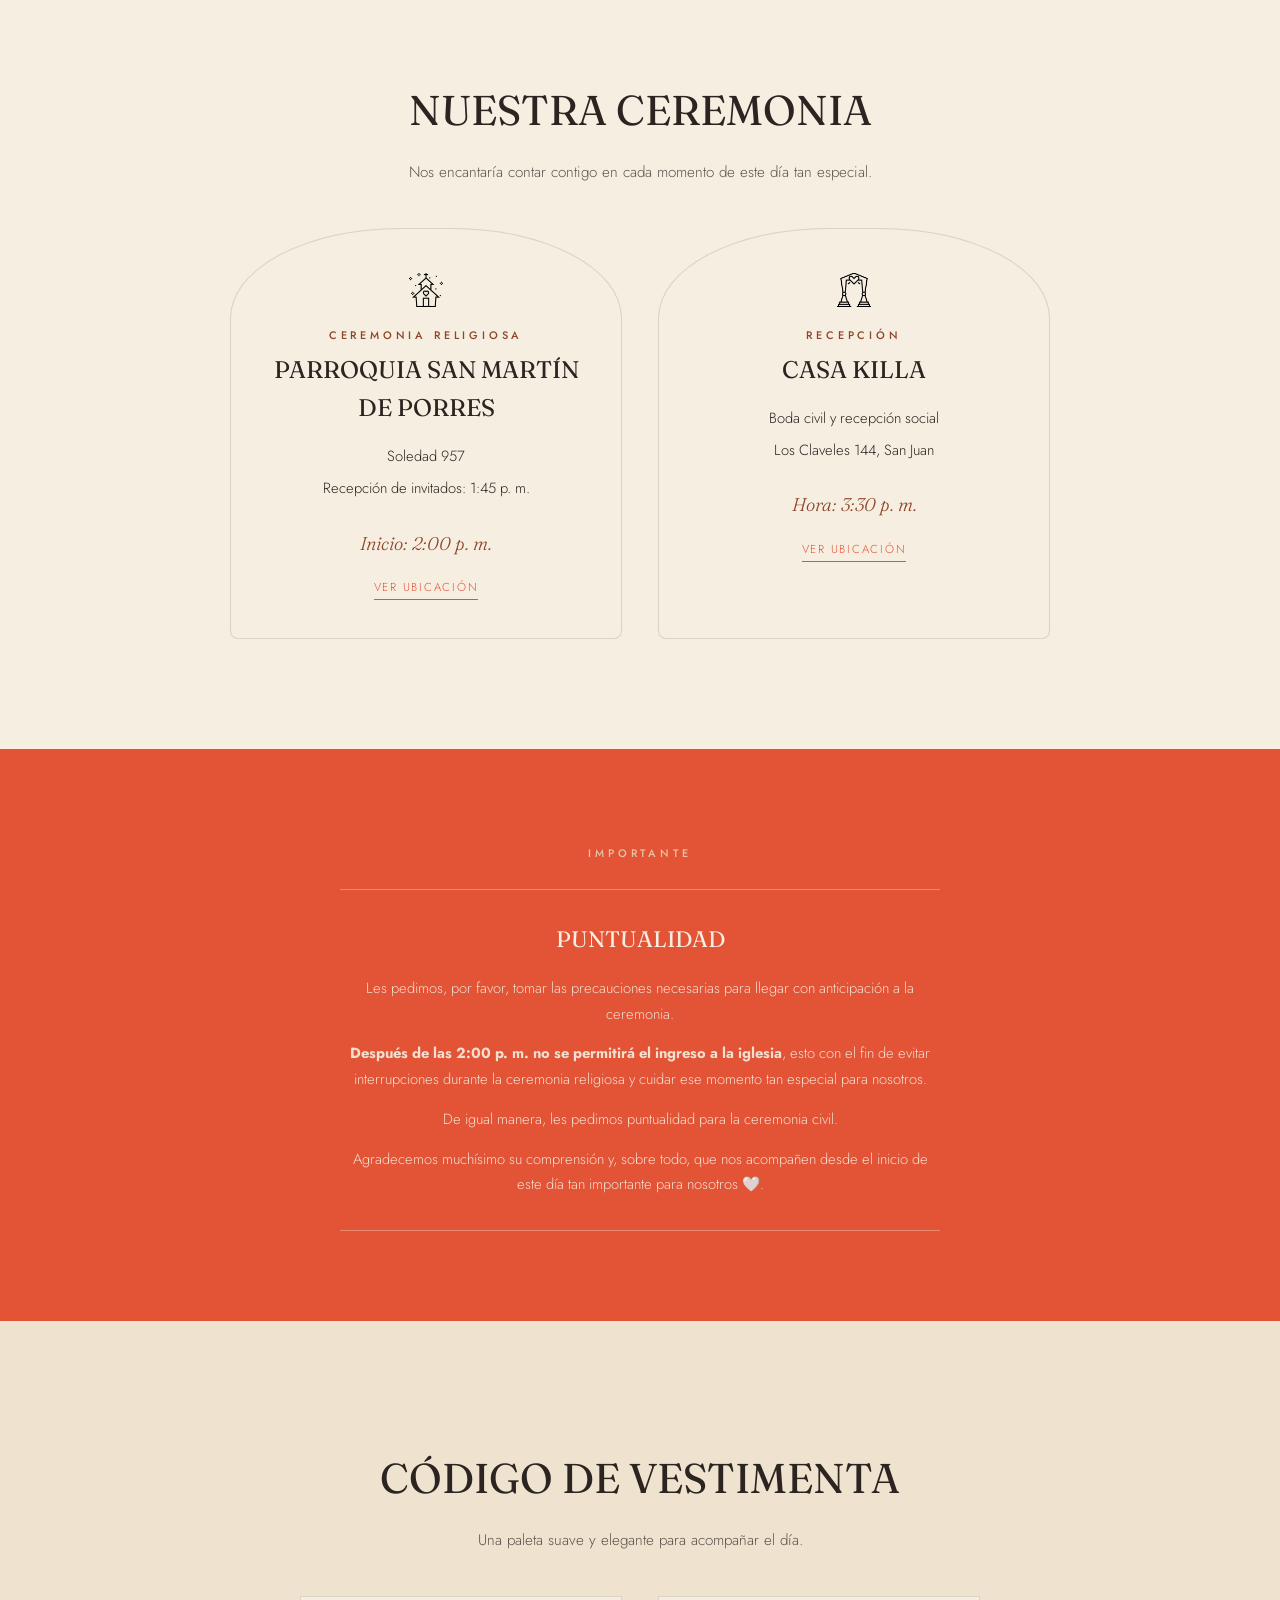
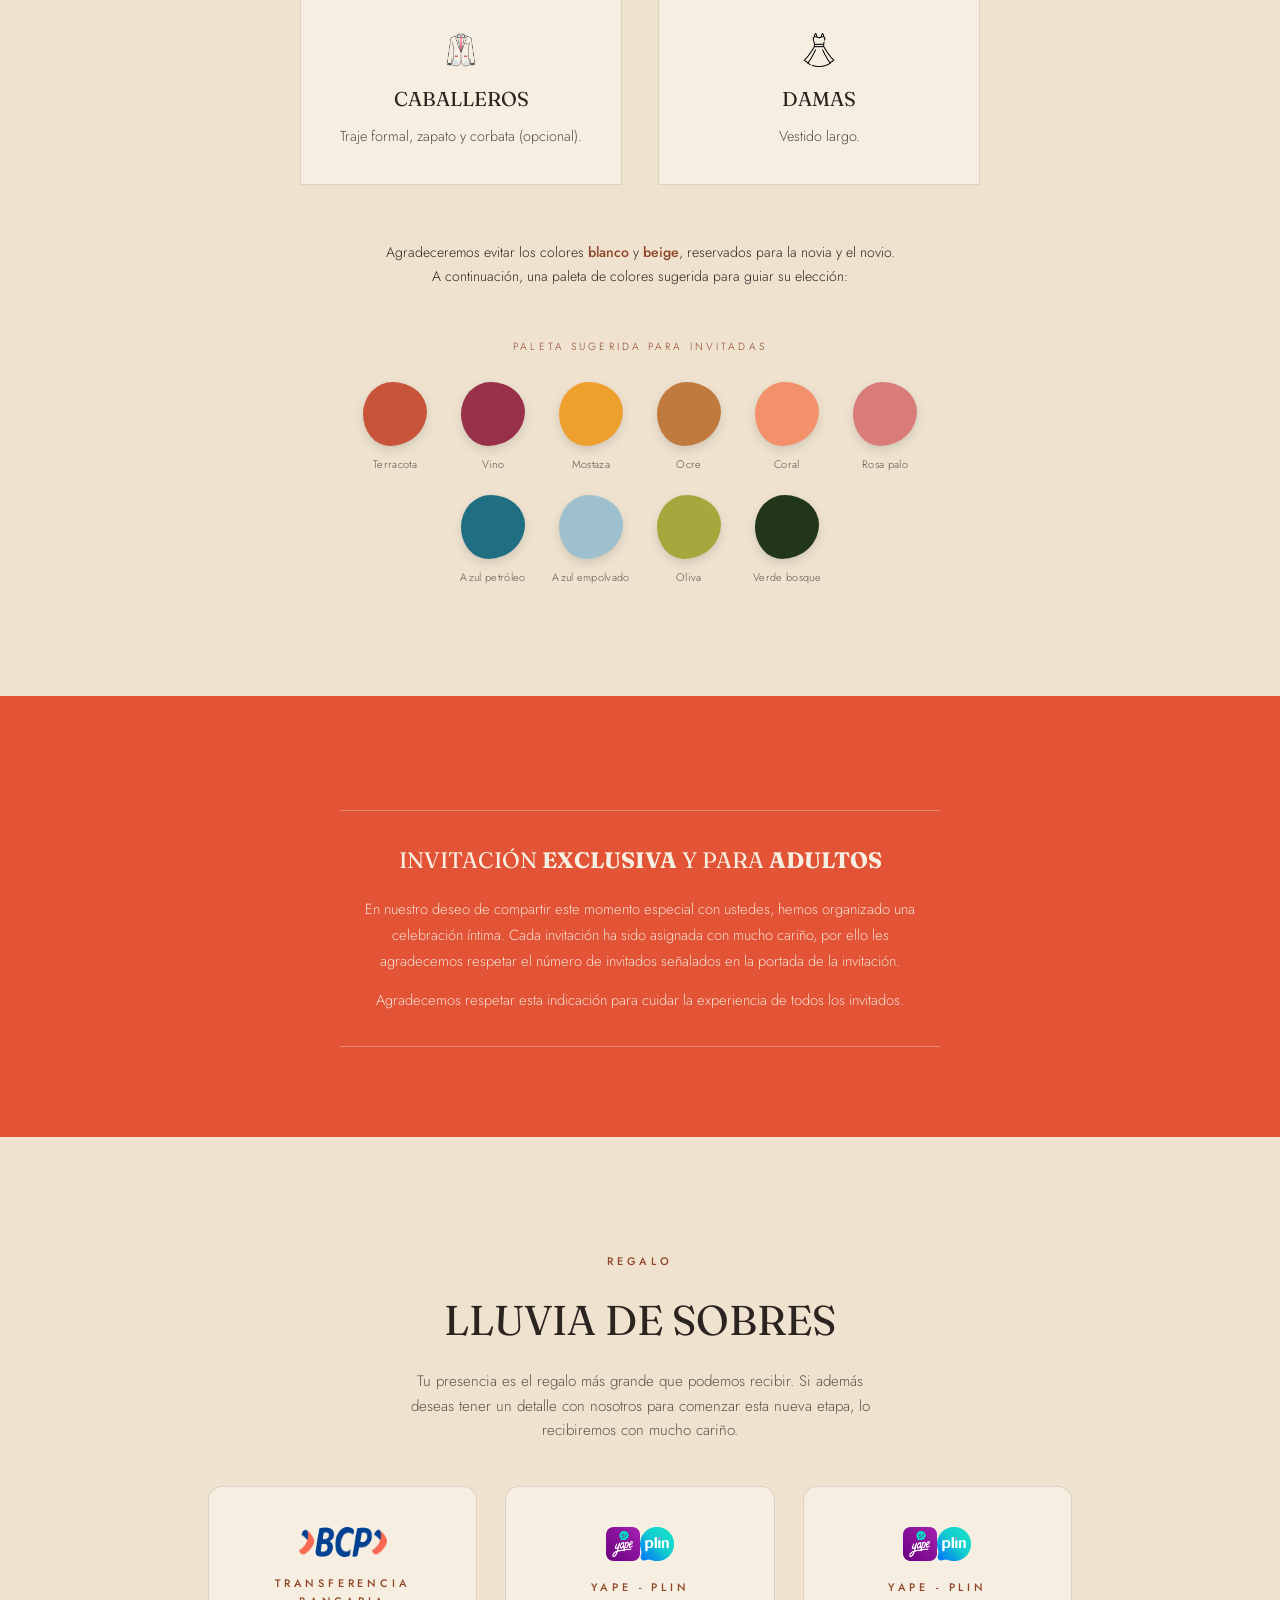
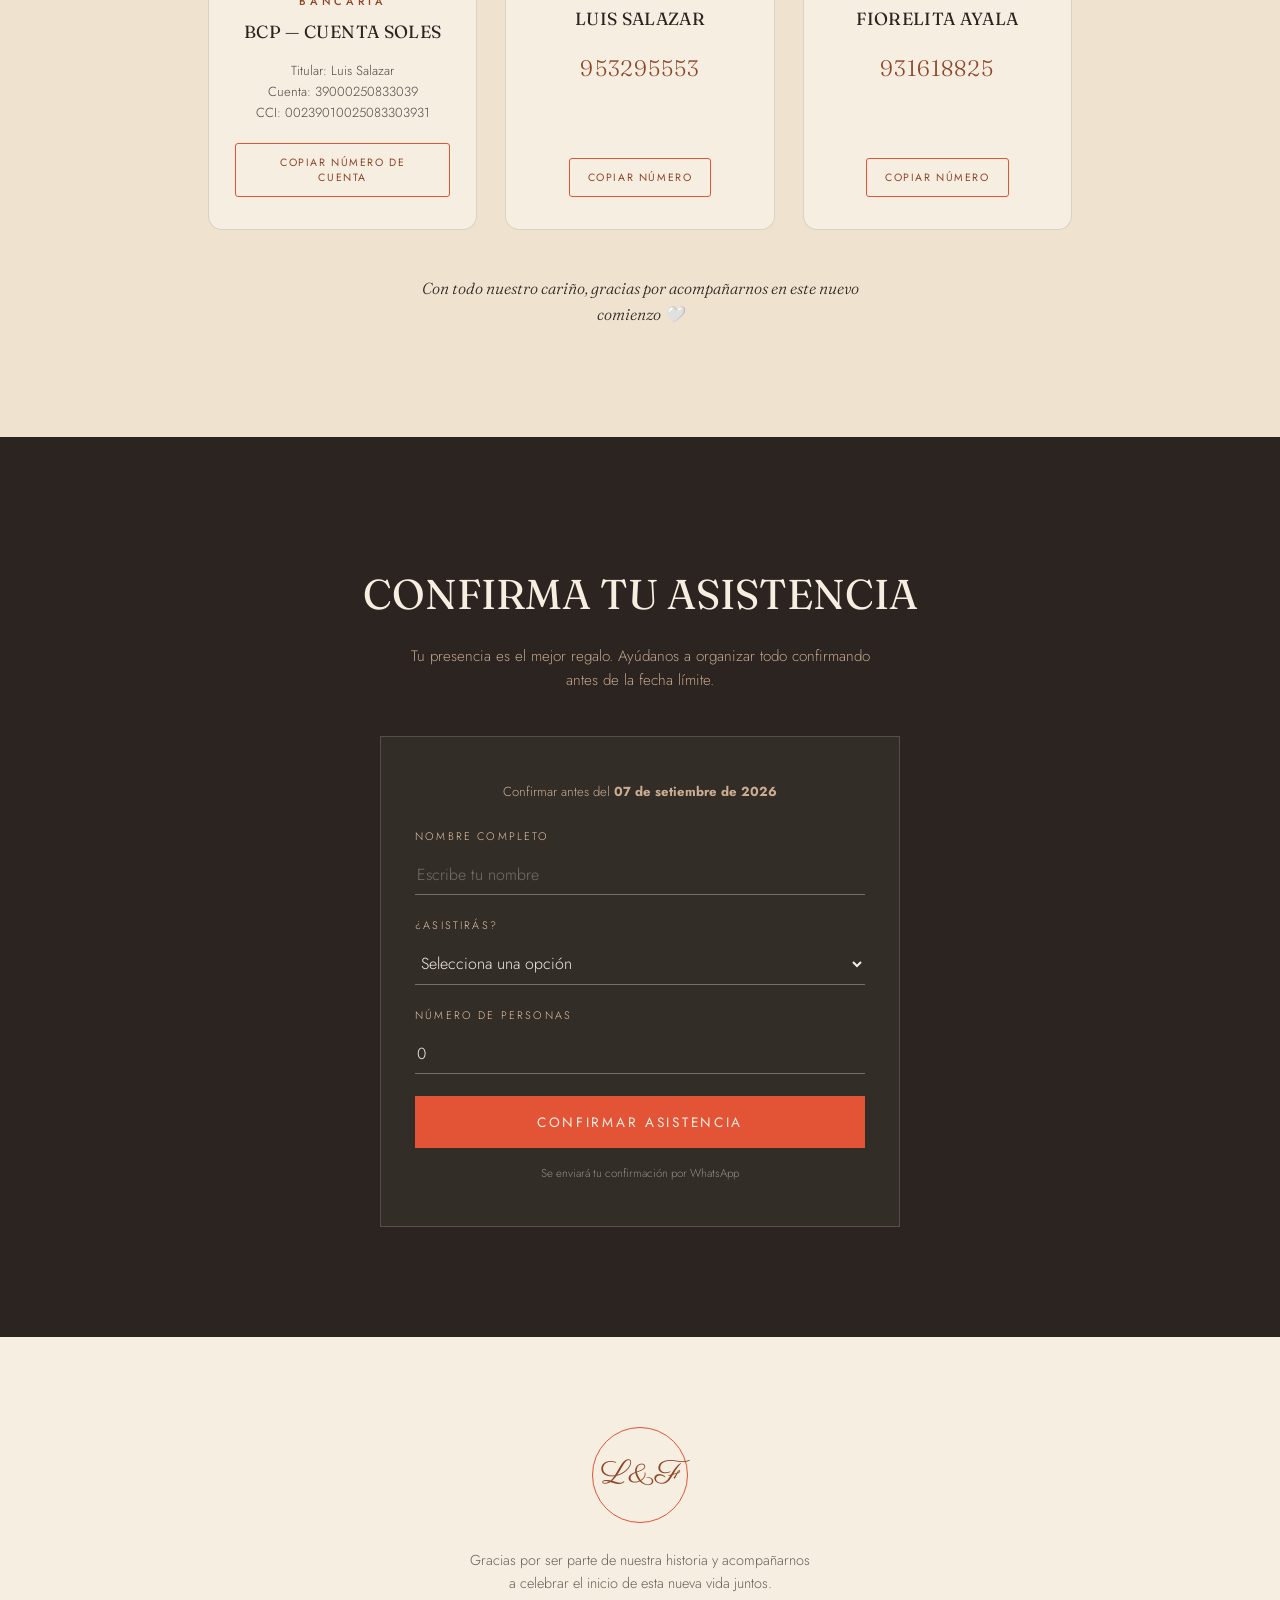
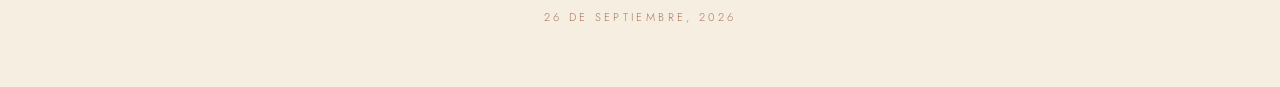
==== commit 3e7955c6: "cambio de fecha de confirmacion al 7" ====
--- a/main.html
+++ b/main.html
@@ -267,7 +267,7 @@
       <p>Tu presencia es el mejor regalo. Ayúdanos a organizar todo confirmando antes de la fecha límite.</p>
     </div>
     <form class="rsvp-card reveal" onsubmit="return enviarConfirmacion(event)">
-      <p class="rsvp-deadline">Confirmar antes del <strong>04 de setiembre de 2026</strong></p>
+      <p class="rsvp-deadline">Confirmar antes del <strong>07 de setiembre de 2026</strong></p>
       <div class="field">
         <label for="nombre">Nombre completo</label>
         <input type="text" id="nombre" placeholder="Escribe tu nombre" required>
